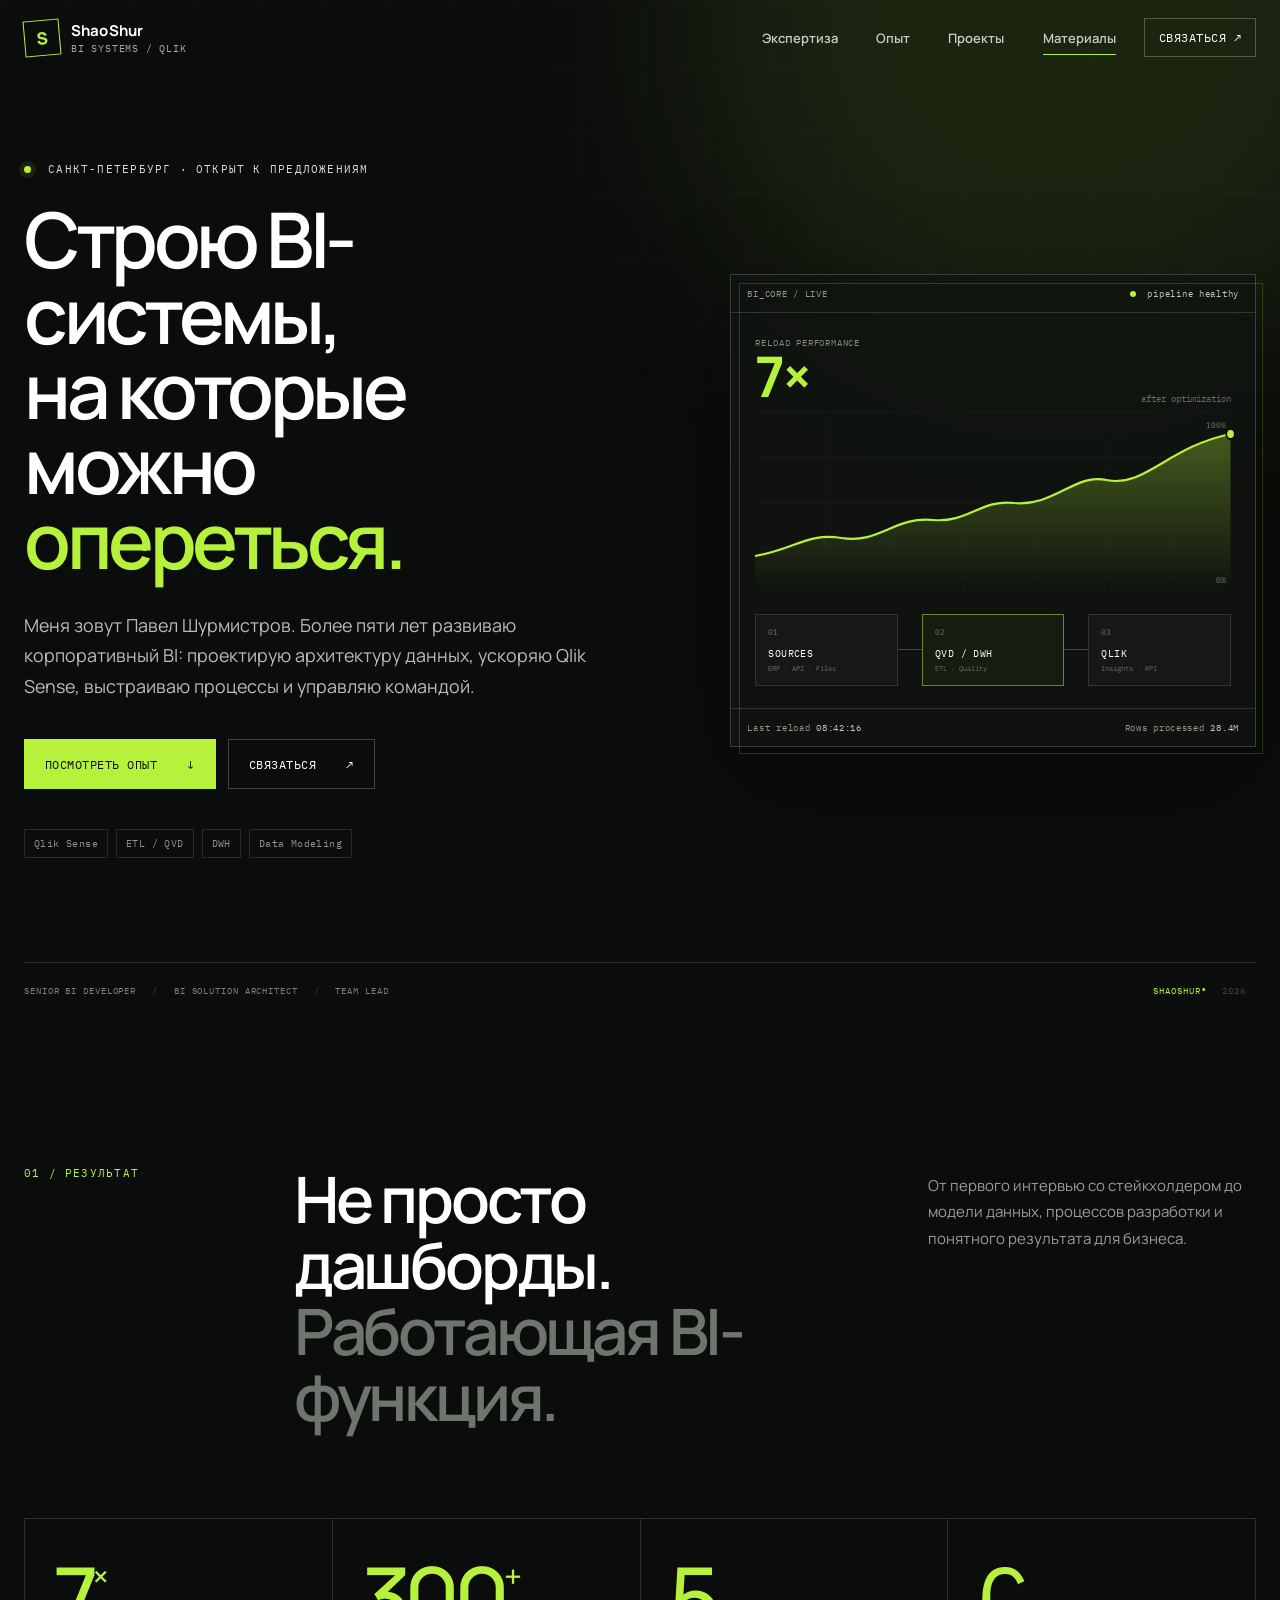
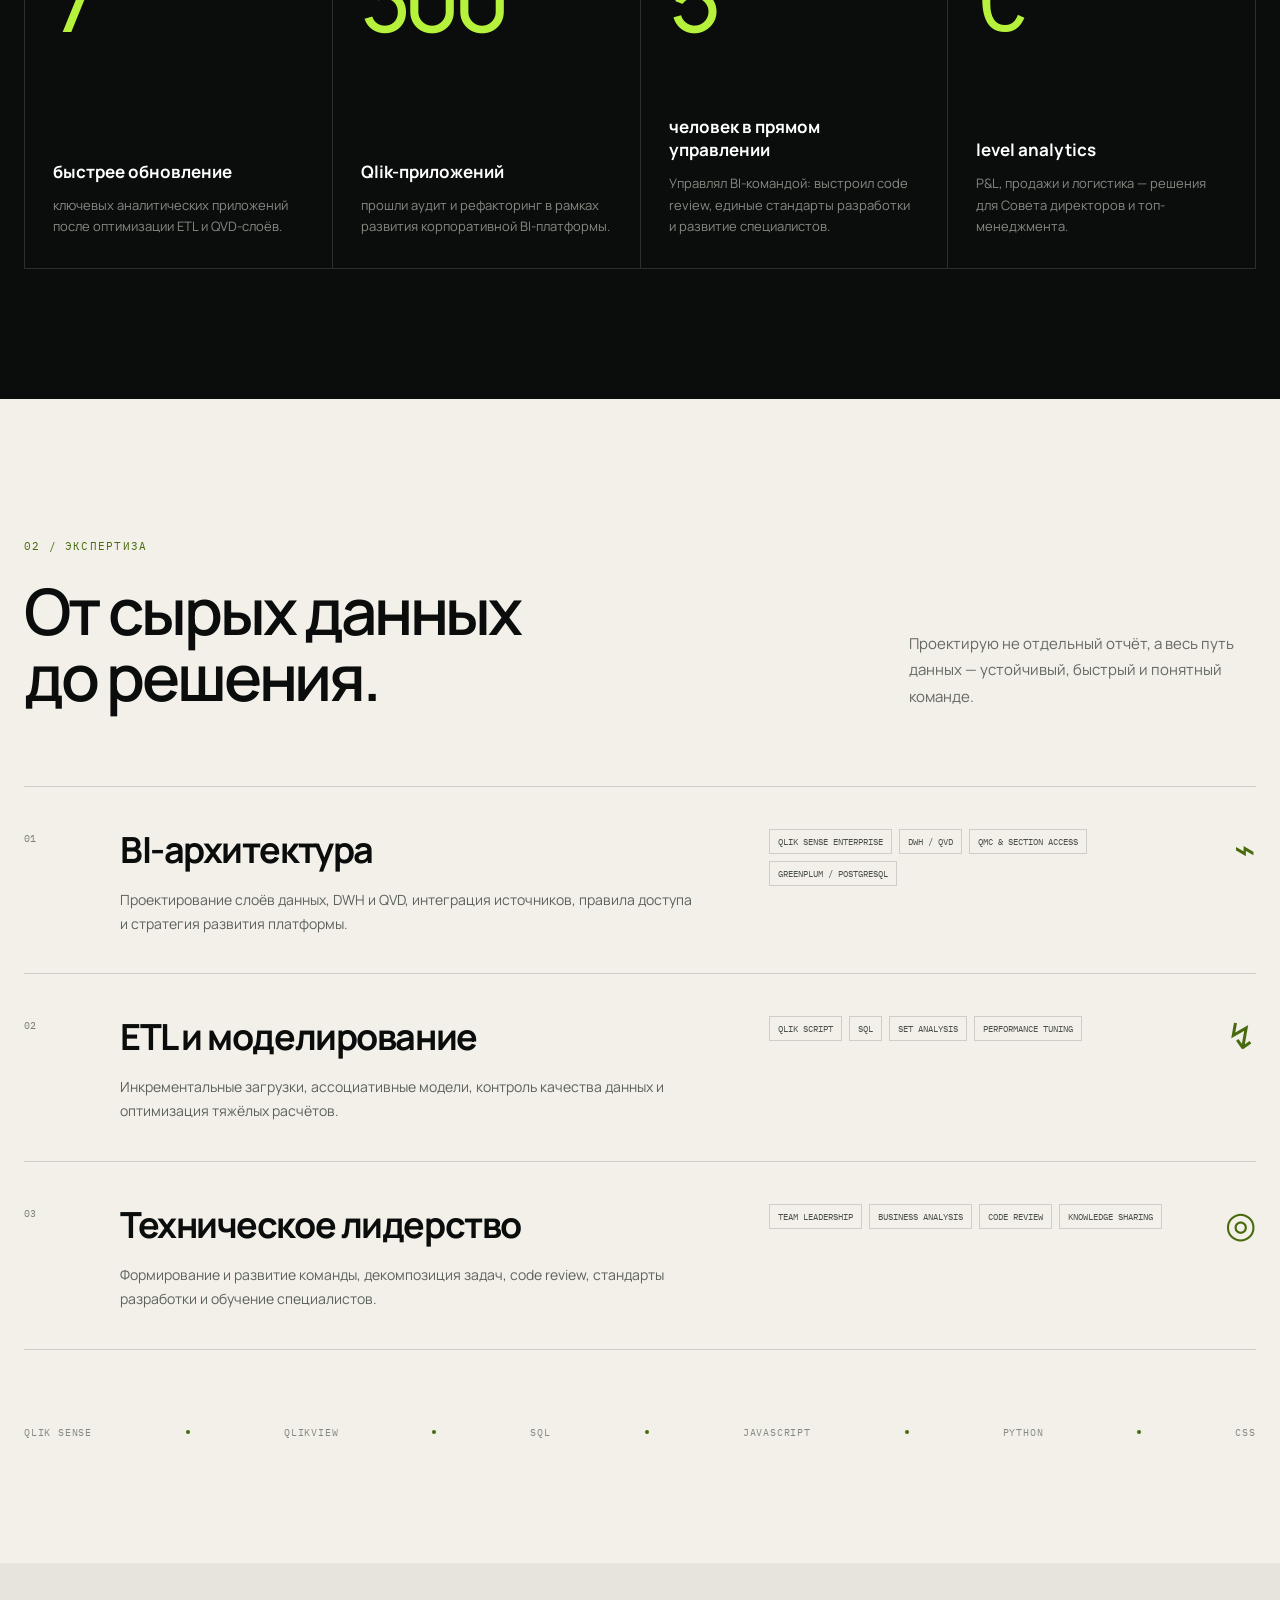
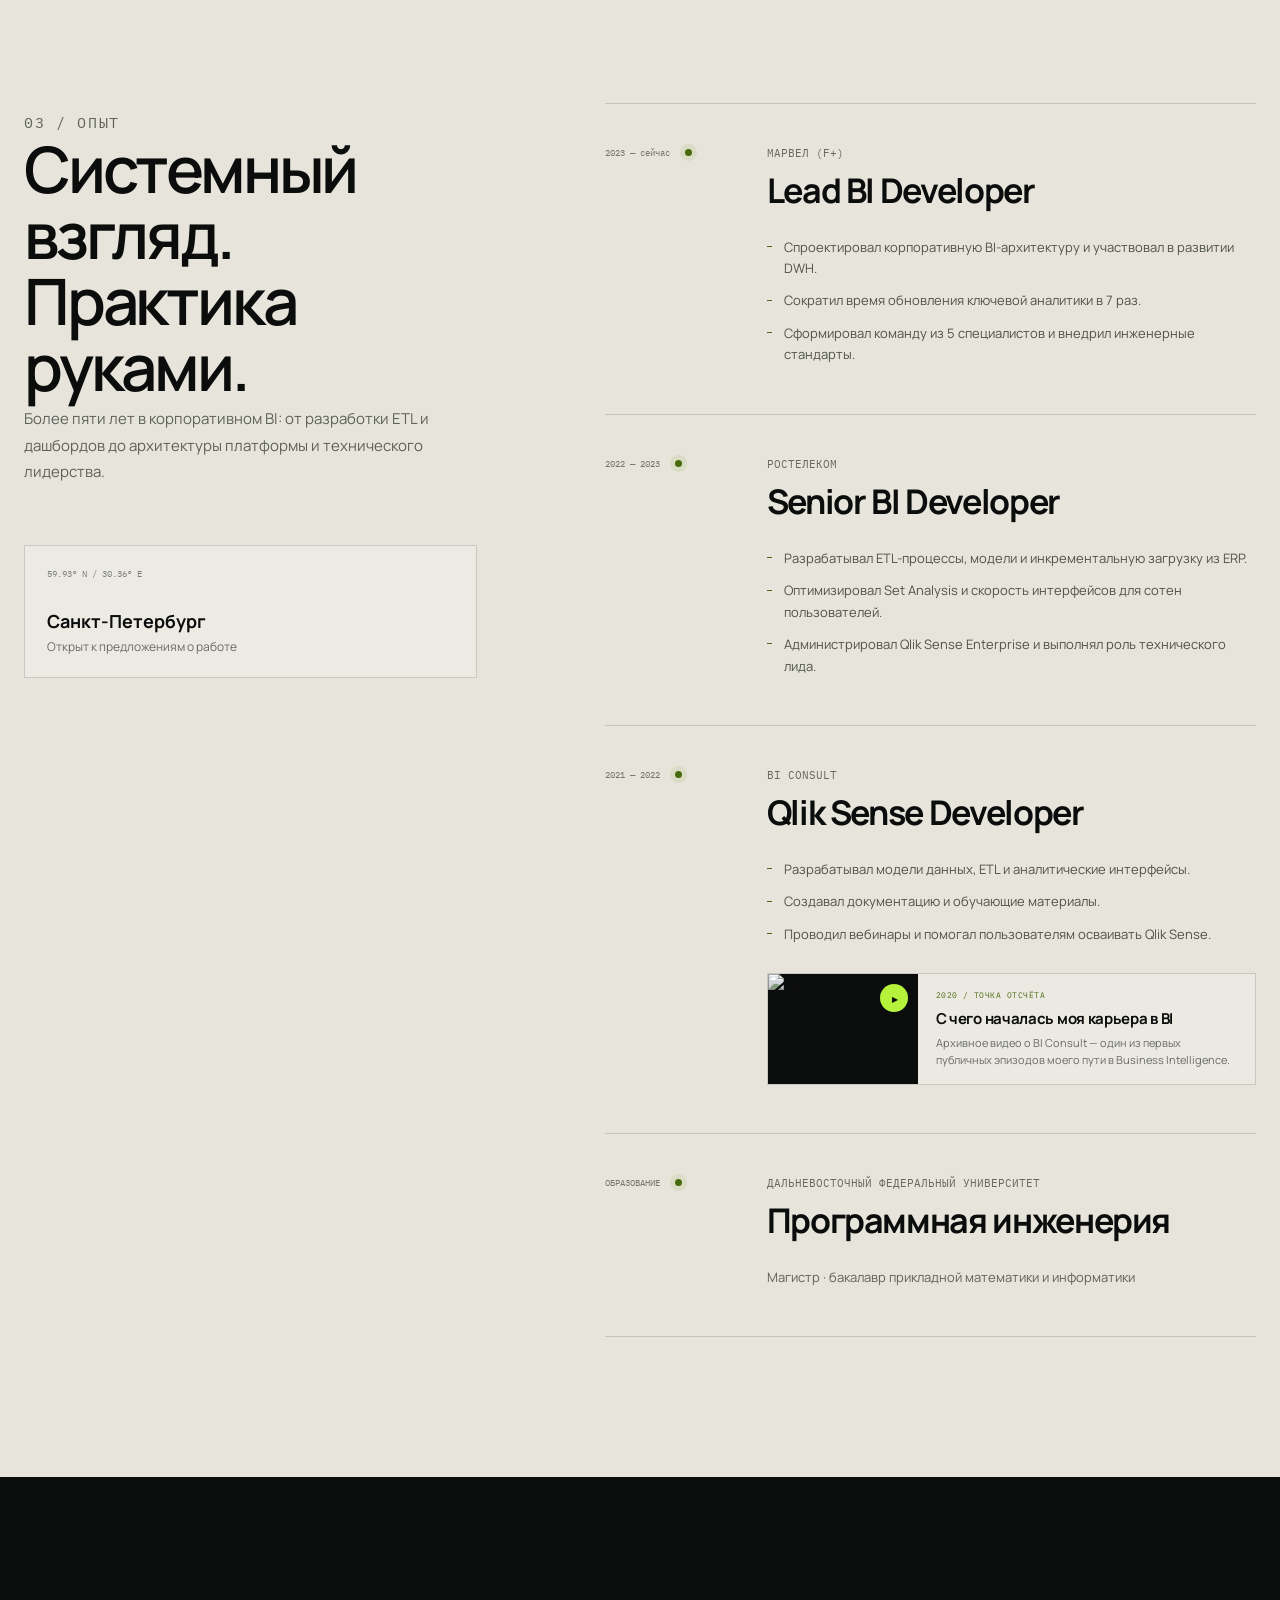
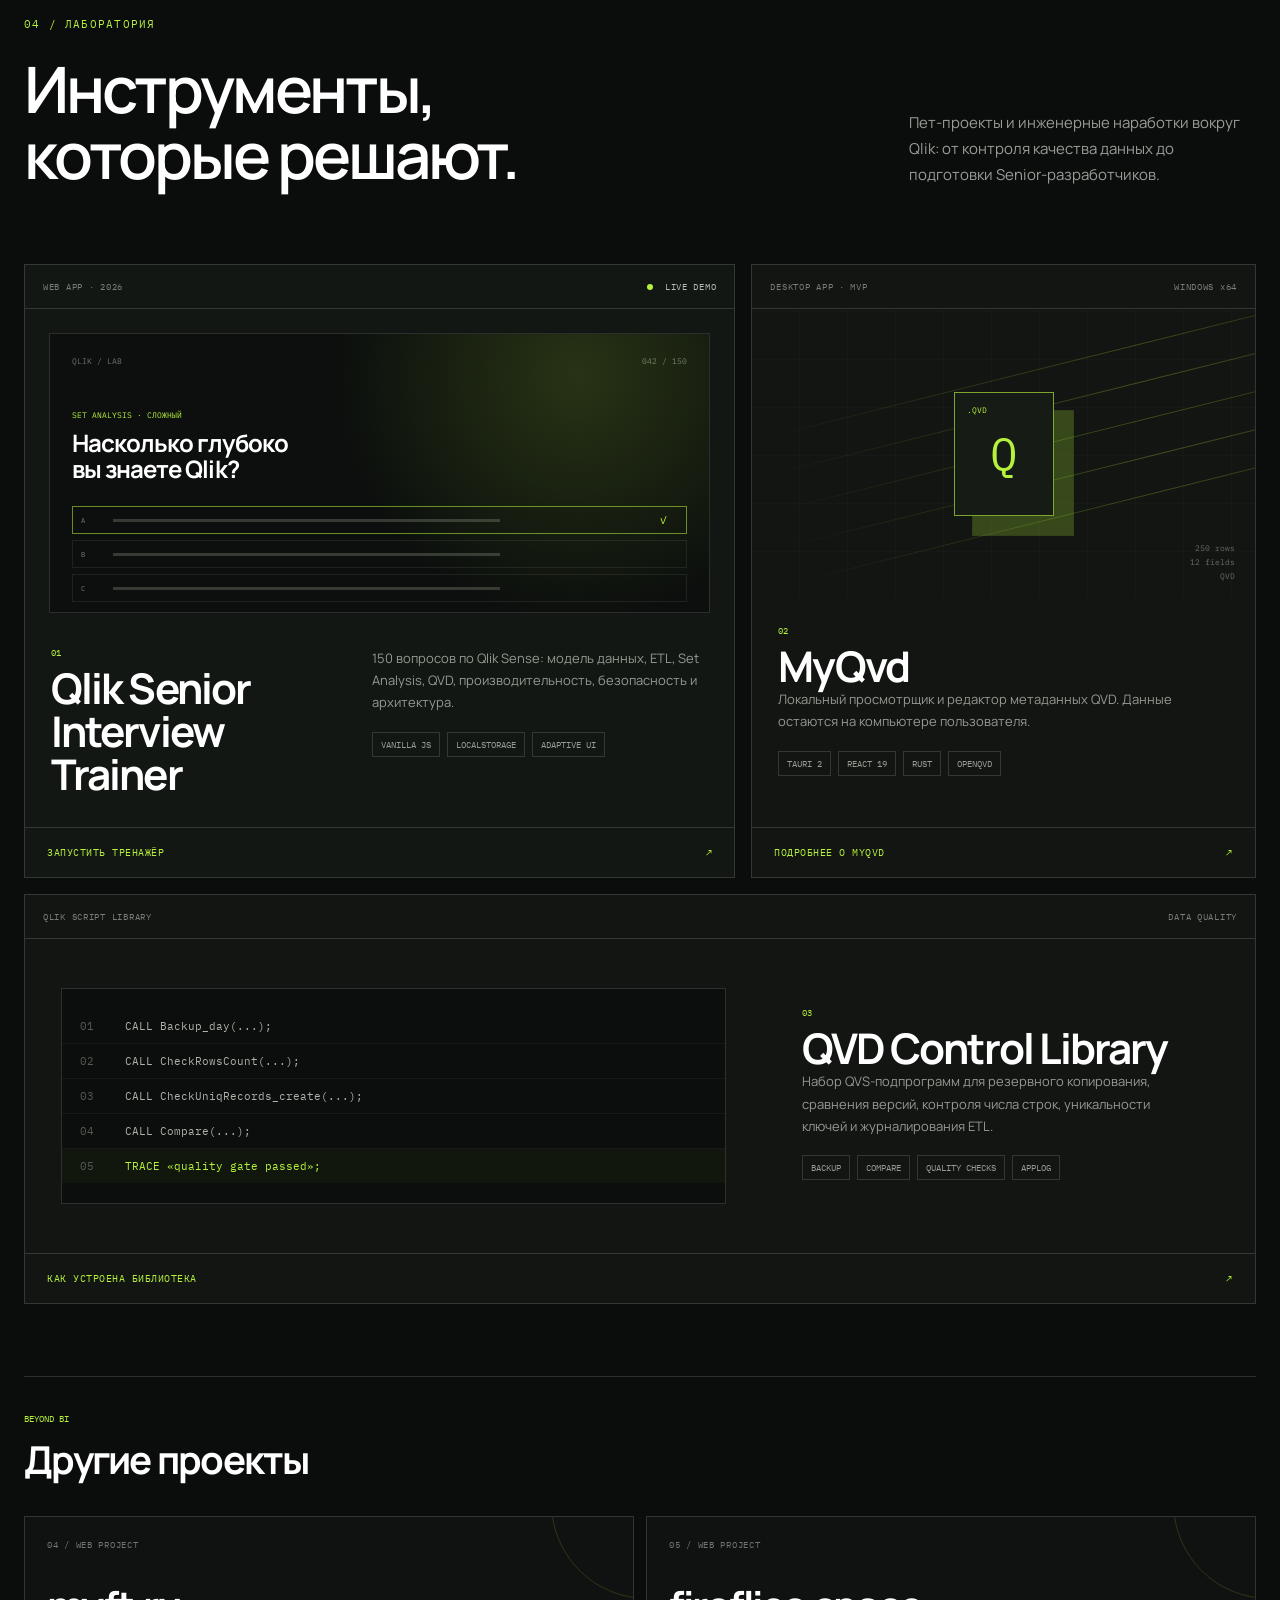
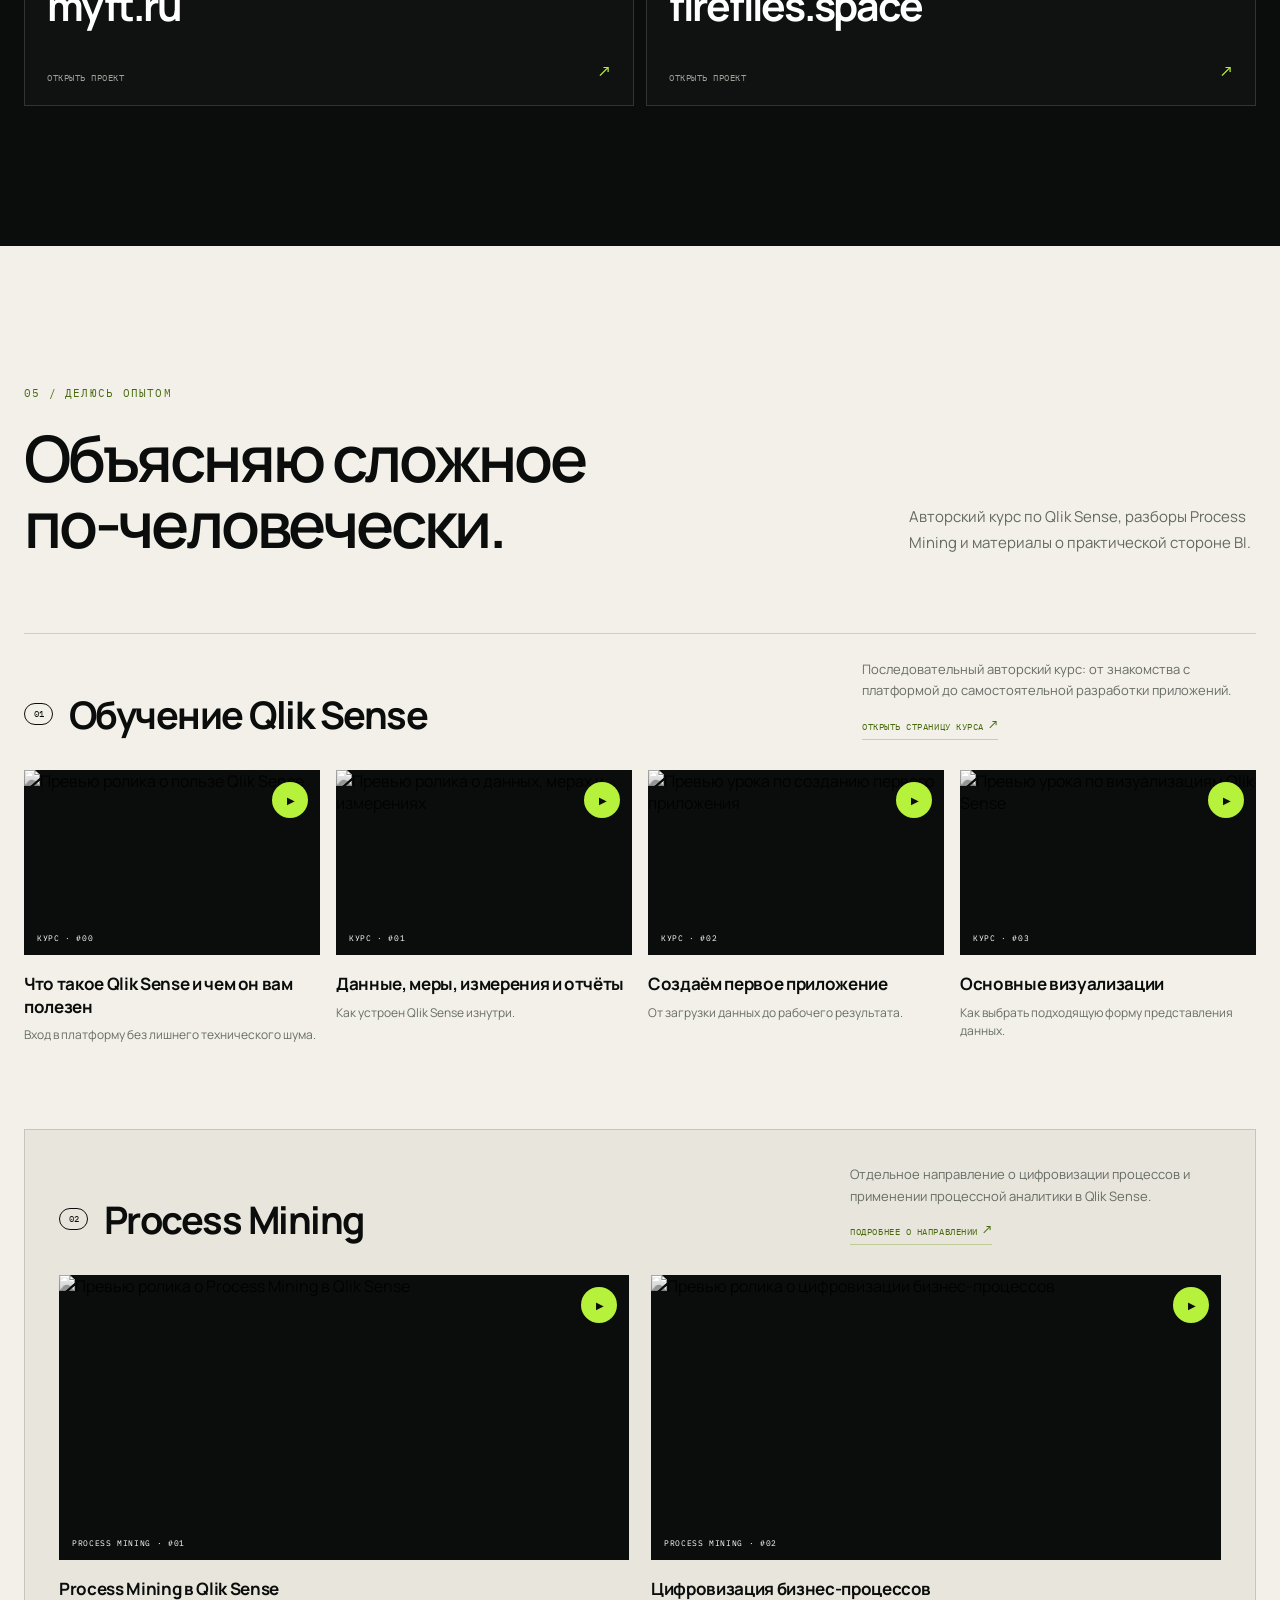
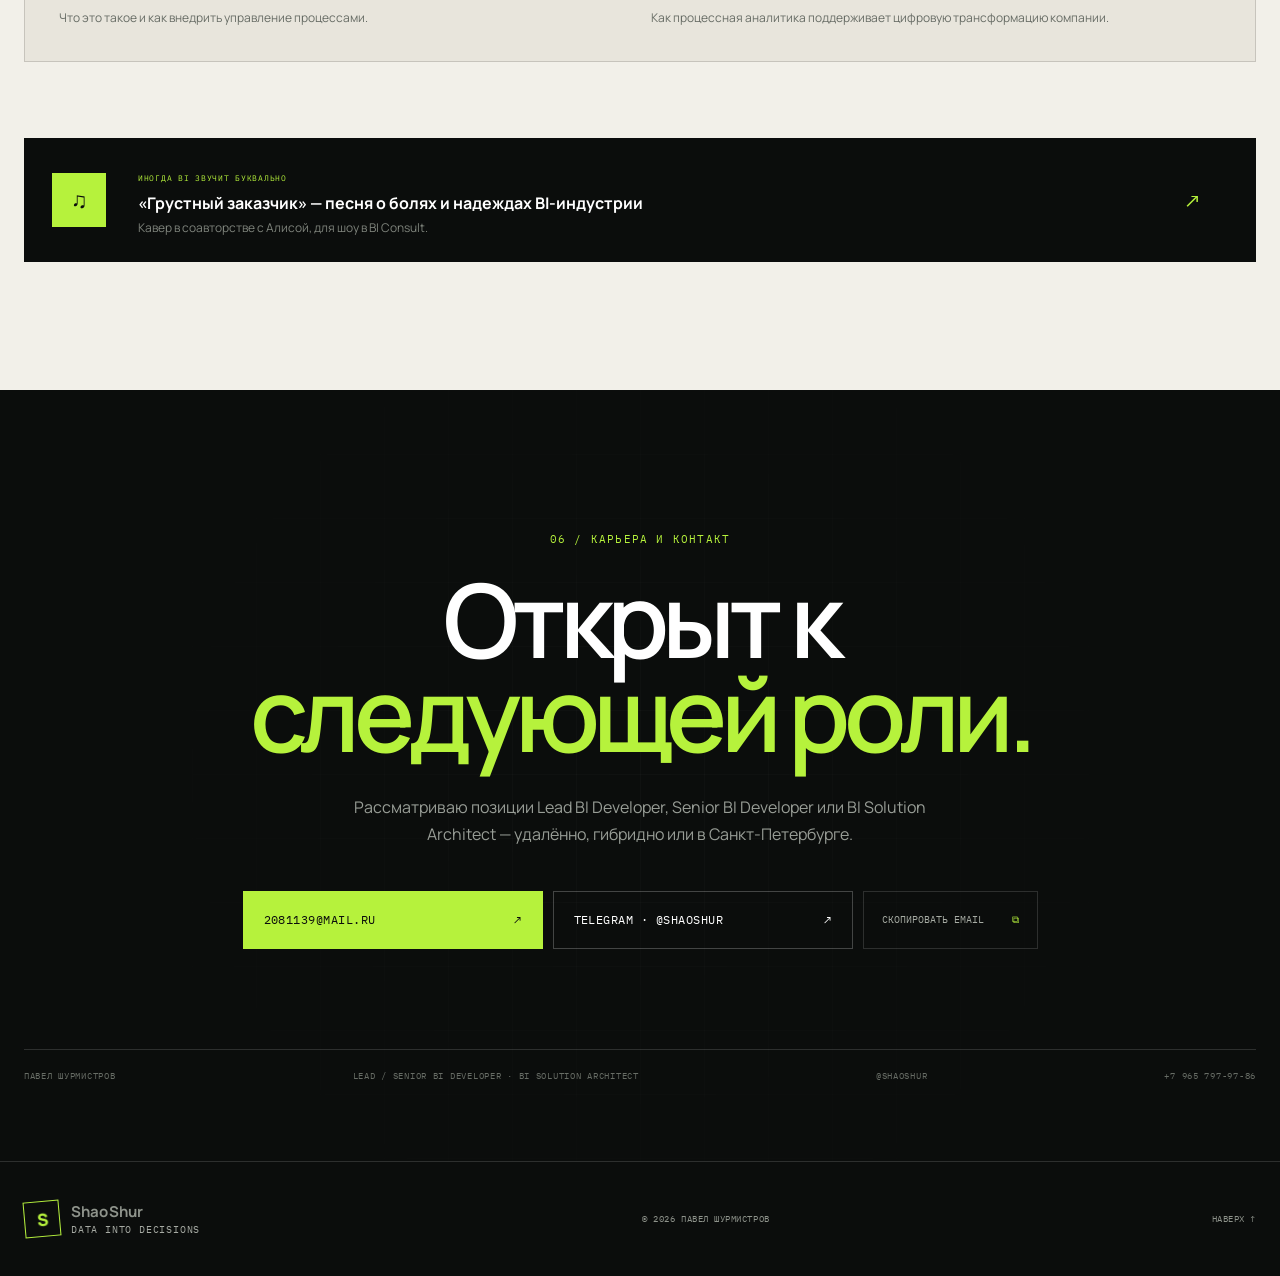
==== index.html @ 73cb91ce "Add files via upload" ====
<!doctype html>
<html lang="ru">
<head>
  <meta charset="UTF-8">
  <meta name="viewport" content="width=device-width, initial-scale=1.0">
  <meta name="theme-color" content="#0b0d0c">
  <meta name="description" content="Павел Шурмистров (ShaoShur) — Lead / Senior BI Developer и BI Solution Architect. Qlik Sense, ETL, DWH, архитектура данных и управление BI-командами. Открыт к предложениям о работе.">
  <meta property="og:type" content="website">
  <meta property="og:locale" content="ru_RU">
  <meta property="og:title" content="ShaoShur — BI-системы, на которые можно опереться">
  <meta property="og:description" content="Lead / Senior BI Developer: Qlik Sense, ETL, DWH, BI-архитектура и управление командой. Открыт к предложениям о работе.">
  <meta property="og:url" content="https://shaoshur.com/">
  <link rel="canonical" href="https://shaoshur.com/">
  <link rel="icon" href="assets/favicon.svg" type="image/svg+xml">
  <link rel="preconnect" href="https://fonts.googleapis.com">
  <link rel="preconnect" href="https://fonts.gstatic.com" crossorigin>
  <link href="https://fonts.googleapis.com/css2?family=IBM+Plex+Mono:wght@400;500&family=Manrope:wght@400;500;600;700;800&display=swap" rel="stylesheet">
  <title>ShaoShur — Senior BI Developer / Qlik Sense</title>
  <script>document.documentElement.classList.add('js')</script>
  <link rel="stylesheet" href="styles.css">
  <script type="application/ld+json">
  {
    "@context": "https://schema.org",
    "@type": "Person",
    "name": "Павел Шурмистров",
    "alternateName": "ShaoShur",
    "url": "https://shaoshur.com/",
    "jobTitle": "Lead / Senior BI Developer / BI Solution Architect",
    "address": {"@type": "PostalAddress", "addressLocality": "Санкт-Петербург", "addressCountry": "RU"},
    "sameAs": ["https://t.me/ShaoShur"],
    "knowsAbout": ["Qlik Sense", "Business Intelligence", "ETL", "Data Modeling", "DWH", "QVD", "SQL", "Process Mining"]
  }
  </script>
</head>
<body>
  <a class="skip-link" href="#main">К содержанию</a>

  <header class="site-header" data-header>
    <div class="container header-inner">
      <a class="brand" href="#top" aria-label="ShaoShur — на главную">
        <span class="brand-mark" aria-hidden="true">S</span>
        <span class="brand-copy"><strong>ShaoShur</strong><small>BI systems / Qlik</small></span>
      </a>

      <nav class="site-nav" id="site-nav" aria-label="Основная навигация">
        <a href="#expertise">Экспертиза</a>
        <a href="#experience">Опыт</a>
        <a href="#projects">Проекты</a>
        <a href="#media">Материалы</a>
      </nav>

      <a class="header-contact" href="#contact">Связаться <span aria-hidden="true">↗</span></a>
      <button class="menu-button" type="button" aria-expanded="false" aria-controls="site-nav" aria-label="Открыть меню">
        <span></span><span></span>
      </button>
    </div>
  </header>

  <main id="main">
    <section class="hero" id="top">
      <div class="hero-grid" aria-hidden="true"></div>
      <div class="hero-glow" aria-hidden="true"></div>
      <div class="container hero-layout">
        <div class="hero-copy reveal">
          <p class="kicker"><span class="status-pulse"></span> Санкт-Петербург · открыт к предложениям</p>
          <h1>Строю BI-системы,<br>на которые можно <em>опереться.</em></h1>
          <p class="hero-lead">Меня зовут Павел Шурмистров. Более пяти лет развиваю корпоративный BI: проектирую архитектуру данных, ускоряю Qlik Sense, выстраиваю процессы и управляю командой.</p>
          <div class="hero-actions">
            <a class="button button-primary" href="#experience">Посмотреть опыт <span aria-hidden="true">↓</span></a>
            <a class="button button-ghost" href="mailto:2081139@mail.ru">Связаться <span aria-hidden="true">↗</span></a>
          </div>
          <ul class="hero-tags" aria-label="Ключевые технологии">
            <li>Qlik Sense</li>
            <li>ETL / QVD</li>
            <li>DWH</li>
            <li>Data Modeling</li>
          </ul>
        </div>

        <div class="system-panel reveal" data-delay="120" aria-label="Схема аналитической платформы">
          <div class="panel-bar">
            <span>BI_CORE / LIVE</span>
            <span class="panel-status"><i></i> pipeline healthy</span>
          </div>
          <div class="metric-head">
            <div><small>RELOAD PERFORMANCE</small><strong>7×</strong></div>
            <span>after optimization</span>
          </div>
          <div class="chart" aria-hidden="true">
            <span class="chart-label label-high">100%</span>
            <span class="chart-label label-low">0%</span>
            <svg viewBox="0 0 560 180" preserveAspectRatio="none">
              <defs>
                <linearGradient id="area" x1="0" y1="0" x2="0" y2="1">
                  <stop offset="0" stop-color="#b6f23c" stop-opacity=".32"/>
                  <stop offset="1" stop-color="#b6f23c" stop-opacity="0"/>
                </linearGradient>
              </defs>
              <path class="chart-area" d="M0,144 C45,138 63,120 102,126 C147,132 164,104 210,108 C250,111 267,87 305,91 C352,95 377,61 414,68 C459,76 486,35 560,22 L560,180 L0,180 Z"/>
              <path class="chart-line" pathLength="1" d="M0,144 C45,138 63,120 102,126 C147,132 164,104 210,108 C250,111 267,87 305,91 C352,95 377,61 414,68 C459,76 486,35 560,22"/>
              <circle cx="560" cy="22" r="5"/>
            </svg>
          </div>
          <div class="pipeline">
            <div class="pipeline-node"><span>01</span><strong>SOURCES</strong><small>ERP · API · Files</small></div>
            <i aria-hidden="true"></i>
            <div class="pipeline-node active"><span>02</span><strong>QVD / DWH</strong><small>ETL · Quality</small></div>
            <i aria-hidden="true"></i>
            <div class="pipeline-node"><span>03</span><strong>QLIK</strong><small>Insights · KPI</small></div>
          </div>
          <div class="panel-foot"><span>Last reload <b>08:42:16</b></span><span>Rows processed <b>28.4M</b></span></div>
        </div>
      </div>

      <div class="container proof-line reveal" data-delay="220">
        <p>Senior BI Developer <span>/</span> BI Solution Architect <span>/</span> Team Lead</p>
        <p class="proof-sign">SHAOSHUR® <span>2026</span></p>
      </div>
    </section>

    <section class="outcomes section-dark" aria-labelledby="outcomes-title">
      <div class="container">
        <div class="section-intro reveal">
          <p class="section-index">01 / РЕЗУЛЬТАТ</p>
          <h2 id="outcomes-title">Не просто дашборды.<br><span>Работающая BI-функция.</span></h2>
          <p>От первого интервью со стейкхолдером до модели данных, процессов разработки и понятного результата для бизнеса.</p>
        </div>
        <div class="stats-grid">
          <article class="stat-card reveal">
            <span class="stat-number">7<sup>×</sup></span>
            <h3>быстрее обновление</h3>
            <p>ключевых аналитических приложений после оптимизации ETL и QVD-слоёв.</p>
          </article>
          <article class="stat-card reveal" data-delay="80">
            <span class="stat-number">300<sup>+</sup></span>
            <h3>Qlik-приложений</h3>
            <p>прошли аудит и рефакторинг в рамках развития корпоративной BI-платформы.</p>
          </article>
          <article class="stat-card reveal" data-delay="160">
            <span class="stat-number">5</span>
            <h3>человек в прямом управлении</h3>
            <p>Управлял BI-командой: выстроил code review, единые стандарты разработки и развитие специалистов.</p>
          </article>
          <article class="stat-card reveal" data-delay="240">
            <span class="stat-number stat-c">C</span>
            <h3>level analytics</h3>
            <p>P&amp;L, продажи и логистика — решения для Совета директоров и топ-менеджмента.</p>
          </article>
        </div>
      </div>
    </section>

    <section class="expertise" id="expertise" aria-labelledby="expertise-title">
      <div class="container">
        <div class="section-heading reveal">
          <div>
            <p class="section-index">02 / ЭКСПЕРТИЗА</p>
            <h2 id="expertise-title">От сырых данных<br>до решения.</h2>
          </div>
          <p>Проектирую не отдельный отчёт, а весь путь данных — устойчивый, быстрый и понятный команде.</p>
        </div>

        <div class="capability-list">
          <article class="capability reveal">
            <span class="capability-number">01</span>
            <div><h3>BI-архитектура</h3><p>Проектирование слоёв данных, DWH и QVD, интеграция источников, правила доступа и стратегия развития платформы.</p></div>
            <ul><li>Qlik Sense Enterprise</li><li>DWH / QVD</li><li>QMC &amp; Section Access</li><li>Greenplum / PostgreSQL</li></ul>
            <span class="capability-mark" aria-hidden="true">⌁</span>
          </article>
          <article class="capability reveal">
            <span class="capability-number">02</span>
            <div><h3>ETL и моделирование</h3><p>Инкрементальные загрузки, ассоциативные модели, контроль качества данных и оптимизация тяжёлых расчётов.</p></div>
            <ul><li>Qlik Script</li><li>SQL</li><li>Set Analysis</li><li>Performance tuning</li></ul>
            <span class="capability-mark" aria-hidden="true">↯</span>
          </article>
          <article class="capability reveal">
            <span class="capability-number">03</span>
            <div><h3>Техническое лидерство</h3><p>Формирование и развитие команды, декомпозиция задач, code review, стандарты разработки и обучение специалистов.</p></div>
            <ul><li>Team leadership</li><li>Business analysis</li><li>Code review</li><li>Knowledge sharing</li></ul>
            <span class="capability-mark" aria-hidden="true">◎</span>
          </article>
        </div>

        <div class="tech-strip reveal" aria-label="Технологический стек">
          <span>QLIK SENSE</span><i></i><span>QLIKVIEW</span><i></i><span>SQL</span><i></i><span>JAVASCRIPT</span><i></i><span>PYTHON</span><i></i><span>CSS</span>
        </div>
      </div>
    </section>

    <section class="experience section-paper" id="experience" aria-labelledby="experience-title">
      <div class="container experience-layout">
        <div class="experience-sticky reveal">
          <p class="section-index">03 / ОПЫТ</p>
          <h2 id="experience-title">Системный взгляд.<br>Практика руками.</h2>
          <p>Более пяти лет в корпоративном BI: от разработки ETL и дашбордов до архитектуры платформы и технического лидерства.</p>
          <div class="location-card"><span>59.93° N / 30.36° E</span><strong>Санкт-Петербург</strong><small>Открыт к предложениям о работе</small></div>
        </div>

        <div class="timeline">
          <article class="timeline-item reveal">
            <div class="timeline-meta"><span>2023 — сейчас</span><i></i></div>
            <div class="timeline-copy">
              <p>Марвел (F+)</p>
              <h3>Lead BI Developer</h3>
              <ul>
                <li>Спроектировал корпоративную BI-архитектуру и участвовал в развитии DWH.</li>
                <li>Сократил время обновления ключевой аналитики в 7 раз.</li>
                <li>Сформировал команду из 5 специалистов и внедрил инженерные стандарты.</li>
              </ul>
            </div>
          </article>
          <article class="timeline-item reveal">
            <div class="timeline-meta"><span>2022 — 2023</span><i></i></div>
            <div class="timeline-copy">
              <p>Ростелеком</p>
              <h3>Senior BI Developer</h3>
              <ul>
                <li>Разрабатывал ETL-процессы, модели и инкрементальную загрузку из ERP.</li>
                <li>Оптимизировал Set Analysis и скорость интерфейсов для сотен пользователей.</li>
                <li>Администрировал Qlik Sense Enterprise и выполнял роль технического лида.</li>
              </ul>
            </div>
          </article>
          <article class="timeline-item reveal">
            <div class="timeline-meta"><span>2021 — 2022</span><i></i></div>
            <div class="timeline-copy">
              <p>BI Consult</p>
              <h3>Qlik Sense Developer</h3>
              <ul>
                <li>Разрабатывал модели данных, ETL и аналитические интерфейсы.</li>
                <li>Создавал документацию и обучающие материалы.</li>
                <li>Проводил вебинары и помогал пользователям осваивать Qlik Sense.</li>
              </ul>
              <a class="timeline-video" href="https://youtu.be/oWrnXuUxA40" target="_blank" rel="noopener noreferrer">
                <span class="timeline-video-thumb"><img src="https://i.ytimg.com/vi/oWrnXuUxA40/hqdefault.jpg" alt="Архивное видео о компании BI Consult" loading="lazy"><i aria-hidden="true">▶</i></span>
                <span class="timeline-video-copy"><small>2020 / ТОЧКА ОТСЧЁТА</small><strong>С чего началась моя карьера в BI</strong><span>Архивное видео о BI Consult — один из первых публичных эпизодов моего пути в Business Intelligence.</span></span>
              </a>
            </div>
          </article>
          <article class="timeline-item education reveal">
            <div class="timeline-meta"><span>ОБРАЗОВАНИЕ</span><i></i></div>
            <div class="timeline-copy">
              <p>Дальневосточный федеральный университет</p>
              <h3>Программная инженерия</h3>
              <p class="timeline-note">Магистр · бакалавр прикладной математики и информатики</p>
            </div>
          </article>
        </div>
      </div>
    </section>

    <section class="projects section-dark" id="projects" aria-labelledby="projects-title">
      <div class="container">
        <div class="section-heading light reveal">
          <div>
            <p class="section-index">04 / ЛАБОРАТОРИЯ</p>
            <h2 id="projects-title">Инструменты,<br>которые решают.</h2>
          </div>
          <p>Пет-проекты и инженерные наработки вокруг Qlik: от контроля качества данных до подготовки Senior-разработчиков.</p>
        </div>

        <div class="project-grid">
          <article class="project-card project-featured reveal">
            <div class="project-top"><span>WEB APP · 2026</span><span class="live-badge"><i></i> LIVE DEMO</span></div>
            <div class="trainer-preview" aria-hidden="true">
              <div class="preview-bar"><span>QLIK / LAB</span><span>042 / 150</span></div>
              <p>SET ANALYSIS · СЛОЖНЫЙ</p>
              <h3>Насколько глубоко<br>вы знаете Qlik?</h3>
              <div class="answer-line active"><b>A</b><span></span><i>✓</i></div>
              <div class="answer-line"><b>B</b><span></span></div>
              <div class="answer-line"><b>C</b><span></span></div>
            </div>
            <div class="project-copy">
              <div><p class="project-number">01</p><h3>Qlik Senior<br>Interview Trainer</h3></div>
              <div><p>150 вопросов по Qlik Sense: модель данных, ETL, Set Analysis, QVD, производительность, безопасность и архитектура.</p><ul><li>Vanilla JS</li><li>LocalStorage</li><li>Adaptive UI</li></ul></div>
            </div>
            <a class="project-link" href="projects/qlik-trainer/index.html">Запустить тренажёр <span aria-hidden="true">↗</span></a>
          </article>

          <article class="project-card reveal" data-delay="80">
            <div class="project-top"><span>DESKTOP APP · MVP</span><span>WINDOWS x64</span></div>
            <div class="qvd-preview" aria-hidden="true">
              <div class="file-cube"><span>Q</span></div>
              <div class="qvd-lines"><i></i><i></i><i></i><i></i><i></i></div>
              <div class="qvd-data"><span>250 rows</span><span>12 fields</span><span>QVD</span></div>
            </div>
            <div class="project-copy compact">
              <div><p class="project-number">02</p><h3>MyQvd</h3></div>
              <p>Локальный просмотрщик и редактор метаданных QVD. Данные остаются на компьютере пользователя.</p>
              <ul><li>Tauri 2</li><li>React 19</li><li>Rust</li><li>OpenQVD</li></ul>
            </div>
            <a class="project-link" href="projects/myqvd/index.html">Подробнее о MyQvd <span aria-hidden="true">↗</span></a>
          </article>

          <article class="project-card project-wide reveal">
            <div class="project-top"><span>QLIK SCRIPT LIBRARY</span><span>DATA QUALITY</span></div>
            <div class="library-layout">
              <div class="library-code" aria-hidden="true">
                <span><b>01</b> CALL Backup_day(...);</span>
                <span><b>02</b> CALL CheckRowsCount(...);</span>
                <span><b>03</b> CALL CheckUniqRecords_create(...);</span>
                <span><b>04</b> CALL Compare(...);</span>
                <span class="code-ok"><b>05</b> TRACE «quality gate passed»;</span>
              </div>
              <div class="project-copy compact">
                <div><p class="project-number">03</p><h3>QVD Control Library</h3></div>
                <p>Набор QVS-подпрограмм для резервного копирования, сравнения версий, контроля числа строк, уникальности ключей и журналирования ETL.</p>
                <ul><li>Backup</li><li>Compare</li><li>Quality checks</li><li>AppLog</li></ul>
              </div>
            </div>
            <a class="project-link" href="projects/qvd-control-library/index.html">Как устроена библиотека <span aria-hidden="true">↗</span></a>
          </article>
        </div>

        <aside class="side-projects reveal" aria-labelledby="side-projects-title">
          <div class="side-projects-head">
            <div><p class="project-number">BEYOND BI</p><h3 id="side-projects-title">Другие проекты</h3></div>
          </div>
          <div class="side-projects-grid">
            <a class="side-project-card" href="http://myft.ru/" target="_blank" rel="noopener noreferrer">
              <span class="side-project-index">04 / WEB PROJECT</span>
              <strong>myft.ru</strong>
              <span class="side-project-link">Открыть проект <b aria-hidden="true">↗</b></span>
            </a>
            <a class="side-project-card" href="https://fireflies.space/" target="_blank" rel="noopener noreferrer">
              <span class="side-project-index">05 / WEB PROJECT</span>
              <strong>fireflies.space</strong>
              <span class="side-project-link">Открыть проект <b aria-hidden="true">↗</b></span>
            </a>
          </div>
        </aside>
      </div>
    </section>

    <section class="media" id="media" aria-labelledby="media-title">
      <div class="container">
        <div class="section-heading reveal">
          <div>
            <p class="section-index">05 / ДЕЛЮСЬ ОПЫТОМ</p>
            <h2 id="media-title">Объясняю сложное<br>по-человечески.</h2>
          </div>
          <p>Авторский курс по Qlik Sense, разборы Process Mining и материалы о практической стороне BI.</p>
        </div>

        <div class="media-groups">
          <section class="media-group" aria-labelledby="qlik-course-title">
            <div class="media-group-head reveal">
              <div><span>01</span><h3 id="qlik-course-title">Обучение Qlik Sense</h3></div>
              <div class="media-group-aside"><p>Последовательный авторский курс: от знакомства с платформой до самостоятельной разработки приложений.</p><a href="learning/qlik-sense/index.html">Открыть страницу курса <b aria-hidden="true">↗</b></a></div>
            </div>
            <div class="video-grid">
              <a class="video-card reveal" href="https://youtu.be/riCEReg7Epk" target="_blank" rel="noopener noreferrer">
                <div class="video-thumb"><img src="https://i.ytimg.com/vi/riCEReg7Epk/hqdefault.jpg" alt="Превью ролика о пользе Qlik Sense" loading="lazy"><span class="play">▶</span><small>КУРС · #00</small></div>
                <h3>Что такое Qlik Sense и чем он вам полезен</h3><p>Вход в платформу без лишнего технического шума.</p>
              </a>
              <a class="video-card reveal" data-delay="70" href="https://youtu.be/f-7Wq8MqVGs" target="_blank" rel="noopener noreferrer">
                <div class="video-thumb"><img src="https://i.ytimg.com/vi/f-7Wq8MqVGs/hqdefault.jpg" alt="Превью ролика о данных, мерах и измерениях" loading="lazy"><span class="play">▶</span><small>КУРС · #01</small></div>
                <h3>Данные, меры, измерения и отчёты</h3><p>Как устроен Qlik Sense изнутри.</p>
              </a>
              <a class="video-card reveal" data-delay="140" href="https://youtu.be/RQB1w_o-z04" target="_blank" rel="noopener noreferrer">
                <div class="video-thumb"><img src="https://i.ytimg.com/vi/RQB1w_o-z04/hqdefault.jpg" alt="Превью урока по созданию первого приложения" loading="lazy"><span class="play">▶</span><small>КУРС · #02</small></div>
                <h3>Создаём первое приложение</h3><p>От загрузки данных до рабочего результата.</p>
              </a>
              <a class="video-card reveal" data-delay="210" href="https://youtu.be/a3W9D1XNmYQ" target="_blank" rel="noopener noreferrer">
                <div class="video-thumb"><img src="https://i.ytimg.com/vi/a3W9D1XNmYQ/hqdefault.jpg" alt="Превью урока по визуализациям Qlik Sense" loading="lazy"><span class="play">▶</span><small>КУРС · #03</small></div>
                <h3>Основные визуализации</h3><p>Как выбрать подходящую форму представления данных.</p>
              </a>
            </div>
          </section>

          <section class="media-group process-group" aria-labelledby="process-mining-title">
            <div class="media-group-head reveal">
              <div><span>02</span><h3 id="process-mining-title">Process Mining</h3></div>
              <div class="media-group-aside"><p>Отдельное направление о цифровизации процессов и применении процессной аналитики в Qlik Sense.</p><a href="learning/process-mining/index.html">Подробнее о направлении <b aria-hidden="true">↗</b></a></div>
            </div>
            <div class="video-grid process-grid">
              <a class="video-card reveal" href="https://youtu.be/yF9hml7XjfE" target="_blank" rel="noopener noreferrer">
                <div class="video-thumb"><img src="https://i.ytimg.com/vi/yF9hml7XjfE/hqdefault.jpg" alt="Превью ролика о Process Mining в Qlik Sense" loading="lazy"><span class="play">▶</span><small>PROCESS MINING · #01</small></div>
                <h3>Process Mining в Qlik Sense</h3><p>Что это такое и как внедрить управление процессами.</p>
              </a>
              <a class="video-card reveal" data-delay="90" href="https://youtu.be/VpPdZA6Thgo" target="_blank" rel="noopener noreferrer">
                <div class="video-thumb"><img src="https://i.ytimg.com/vi/VpPdZA6Thgo/hqdefault.jpg" alt="Превью ролика о цифровизации бизнес-процессов" loading="lazy"><span class="play">▶</span><small>PROCESS MINING · #02</small></div>
                <h3>Цифровизация бизнес-процессов</h3><p>Как процессная аналитика поддерживает цифровую трансформацию компании.</p>
              </a>
            </div>
          </section>
        </div>

        <a class="culture-note reveal" href="https://youtu.be/NBooeY4MxIM" target="_blank" rel="noopener noreferrer">
          <span class="culture-icon">♫</span>
          <div><small>ИНОГДА BI ЗВУЧИТ БУКВАЛЬНО</small><strong>«Грустный заказчик» — песня о болях и надеждах BI-индустрии</strong><p>Кавер в соавторстве с Алисой, для шоу в BI Consult.</p></div>
          <span class="culture-arrow" aria-hidden="true">↗</span>
        </a>
      </div>
    </section>

    <section class="contact section-dark" id="contact" aria-labelledby="contact-title">
      <div class="contact-grid" aria-hidden="true"></div>
      <div class="container contact-inner reveal">
        <p class="section-index">06 / КАРЬЕРА И КОНТАКТ</p>
        <h2 id="contact-title">Открыт к<br><em>следующей роли.</em></h2>
        <p>Рассматриваю позиции Lead BI Developer, Senior BI Developer или BI Solution Architect — удалённо, гибридно или в Санкт-Петербурге.</p>
        <div class="contact-actions">
          <a class="button button-primary large" href="mailto:2081139@mail.ru">2081139@mail.ru <span aria-hidden="true">↗</span></a>
          <a class="button button-ghost large" href="https://t.me/ShaoShur" target="_blank" rel="noopener noreferrer">Telegram · @ShaoShur <span aria-hidden="true">↗</span></a>
          <button class="copy-button" type="button" data-copy="2081139@mail.ru"><span>Скопировать email</span><i aria-hidden="true">⧉</i></button>
        </div>
        <div class="contact-meta"><span>Павел Шурмистров</span><span>Lead / Senior BI Developer · BI Solution Architect</span><a href="https://t.me/ShaoShur" target="_blank" rel="noopener noreferrer">@ShaoShur</a><a href="tel:+79657979786">+7 965 797-97-86</a></div>
      </div>
    </section>
  </main>

  <footer class="site-footer">
    <div class="container footer-inner">
      <a class="brand footer-brand" href="#top"><span class="brand-mark">S</span><span class="brand-copy"><strong>ShaoShur</strong><small>Data into decisions</small></span></a>
      <p>© <span data-year>2026</span> Павел Шурмистров</p>
      <a href="#top">Наверх <span aria-hidden="true">↑</span></a>
    </div>
  </footer>

  <script src="script.js" defer></script>
</body>
</html>
---- styles.css ----
:root {
  --ink: #0b0d0c;
  --ink-2: #121512;
  --ink-3: #1a1e1a;
  --paper: #f2f0e9;
  --white: #fff;
  --muted: #a6aaa3;
  --line: rgba(255,255,255,.14);
  --line-dark: rgba(11,13,12,.15);
  --acid: #b6f23c;
  --acid-dark: #486a0d;
  --font-sans: "Manrope", Arial, sans-serif;
  --font-mono: "IBM Plex Mono", Consolas, monospace;
  --radius: 2px;
  --container: min(1240px, calc(100vw - 48px));
}

* { box-sizing: border-box; }
html { scroll-behavior: smooth; scroll-padding-top: 90px; }
body { margin: 0; background: var(--paper); color: var(--ink); font-family: var(--font-sans); -webkit-font-smoothing: antialiased; }
body.menu-open { overflow: hidden; }
a { color: inherit; text-decoration: none; }
button, input { font: inherit; }
img { display: block; max-width: 100%; }
::selection { color: var(--ink); background: var(--acid); }
.container { width: var(--container); margin-inline: auto; }
.skip-link { position: fixed; z-index: 1000; left: 12px; top: 12px; padding: 10px 14px; color: var(--ink); background: var(--acid); transform: translateY(-160%); transition: transform .2s; }
.skip-link:focus { transform: translateY(0); }
.section-dark { background: var(--ink); color: var(--white); }

.site-header { position: fixed; z-index: 100; inset: 0 0 auto; height: 76px; color: var(--white); border-bottom: 1px solid transparent; transition: background .25s, border-color .25s, height .25s; }
.site-header.scrolled { height: 66px; background: rgba(11,13,12,.9); border-color: var(--line); backdrop-filter: blur(16px); }
.header-inner { height: 100%; display: flex; align-items: center; justify-content: space-between; gap: 28px; }
.brand { display: inline-flex; align-items: center; gap: 11px; min-width: max-content; }
.brand-mark { display: grid; place-items: center; width: 36px; height: 36px; border: 1px solid var(--acid); color: var(--acid); font-weight: 800; font-size: 17px; transform: rotate(-5deg); }
.brand-copy { display: grid; gap: 1px; }
.brand-copy strong { font-size: 15px; letter-spacing: .01em; }
.brand-copy small { color: var(--muted); font: 10px/1.3 var(--font-mono); letter-spacing: .08em; text-transform: uppercase; }
.site-nav { display: flex; align-items: center; gap: clamp(20px, 3vw, 42px); margin-left: auto; }
.site-nav a { position: relative; color: #c8cbc5; font-size: 13px; font-weight: 600; }
.site-nav a::after { content: ""; position: absolute; left: 0; right: 100%; bottom: -8px; height: 1px; background: var(--acid); transition: right .2s; }
.site-nav a:hover { color: var(--white); }
.site-nav a:hover::after, .site-nav a.active::after { right: 0; }
.header-contact { font: 12px var(--font-mono); text-transform: uppercase; letter-spacing: .04em; border: 1px solid rgba(255,255,255,.25); padding: 11px 14px; transition: border-color .2s, background .2s, color .2s; }
.header-contact:hover { color: var(--ink); border-color: var(--acid); background: var(--acid); }
.menu-button { display: none; width: 42px; height: 42px; border: 1px solid var(--line); background: transparent; cursor: pointer; }
.menu-button span { display: block; width: 18px; height: 1px; margin: 5px auto; background: var(--white); transition: transform .2s; }

.hero { position: relative; min-height: 820px; overflow: hidden; color: var(--white); background: var(--ink); padding: 162px 0 28px; }
.hero-grid, .contact-grid { position: absolute; inset: 0; pointer-events: none; opacity: .48; background-image: linear-gradient(rgba(255,255,255,.035) 1px, transparent 1px), linear-gradient(90deg, rgba(255,255,255,.035) 1px, transparent 1px); background-size: 64px 64px; mask-image: linear-gradient(to bottom, #000 0, transparent 82%); }
.hero-glow { position: absolute; width: 740px; height: 740px; top: -360px; right: -150px; border-radius: 50%; background: rgba(182,242,60,.1); filter: blur(100px); pointer-events: none; }
.hero-layout { position: relative; z-index: 1; display: grid; grid-template-columns: minmax(0, 1.08fr) minmax(410px, .92fr); gap: clamp(58px, 7vw, 104px); align-items: center; }
.kicker, .section-index { margin: 0 0 24px; font: 11px/1.4 var(--font-mono); letter-spacing: .11em; text-transform: uppercase; }
.kicker { color: #d9dcd6; }
.status-pulse { display: inline-block; width: 7px; height: 7px; margin-right: 9px; border-radius: 50%; background: var(--acid); box-shadow: 0 0 0 5px rgba(182,242,60,.09); animation: pulse 2s infinite; }
@keyframes pulse { 50% { box-shadow: 0 0 0 9px rgba(182,242,60,0); } }
.hero h1 { max-width: 760px; margin: 0; font-size: clamp(54px, 6vw, 92px); line-height: .98; letter-spacing: -.058em; font-weight: 600; }
.hero h1 em, .contact h2 em { color: var(--acid); font-style: normal; }
.hero-lead { max-width: 680px; margin: 32px 0 0; color: #b9bdb6; font-size: clamp(16px, 1.4vw, 19px); line-height: 1.7; }
.hero-actions { display: flex; flex-wrap: wrap; gap: 12px; margin-top: 38px; }
.button { display: inline-flex; min-height: 50px; align-items: center; justify-content: space-between; gap: 30px; padding: 0 20px; font: 12px var(--font-mono); letter-spacing: .04em; text-transform: uppercase; border: 1px solid transparent; transition: color .2s, background .2s, border-color .2s, transform .2s; }
.button:hover { transform: translateY(-2px); }
.button-primary { background: var(--acid); color: var(--ink); }
.button-primary:hover { background: #c7ff55; }
.button-ghost { border-color: rgba(255,255,255,.23); color: var(--white); }
.button-ghost:hover { border-color: rgba(255,255,255,.55); }
.hero-tags { display: flex; flex-wrap: wrap; gap: 8px; padding: 0; margin: 40px 0 0; list-style: none; }
.hero-tags li { padding: 7px 9px; color: #8e938b; border: 1px solid rgba(255,255,255,.12); font: 10px var(--font-mono); letter-spacing: .04em; }

.system-panel { position: relative; border: 1px solid rgba(255,255,255,.18); background: rgba(17,20,17,.8); box-shadow: 0 36px 100px rgba(0,0,0,.35); backdrop-filter: blur(12px); }
.system-panel::before { content: ""; position: absolute; inset: 8px -8px -8px 8px; z-index: -1; border: 1px solid rgba(182,242,60,.18); }
.panel-bar, .panel-foot { display: flex; align-items: center; justify-content: space-between; gap: 18px; padding: 13px 16px; color: #92988f; font: 9px var(--font-mono); letter-spacing: .08em; border-bottom: 1px solid var(--line); }
.panel-status { color: #c2c7be; }
.panel-status i, .live-badge i { display: inline-block; width: 6px; height: 6px; margin-right: 6px; border-radius: 50%; background: var(--acid); }
.metric-head { display: flex; justify-content: space-between; align-items: end; padding: 24px 24px 8px; }
.metric-head div { display: grid; }
.metric-head small { color: #858a82; font: 9px var(--font-mono); letter-spacing: .09em; }
.metric-head strong { color: var(--acid); font-size: 56px; line-height: 1; letter-spacing: -.05em; }
.metric-head > span { color: #696e67; font: 9px var(--font-mono); }
.chart { position: relative; height: 180px; margin: 0 24px; background: repeating-linear-gradient(0deg, transparent 0, transparent 44px, rgba(255,255,255,.06) 45px), repeating-linear-gradient(90deg, transparent 0, transparent 69px, rgba(255,255,255,.04) 70px); }
.chart svg { width: 100%; height: 100%; overflow: visible; }
.chart-area { fill: url(#area); }
.chart-line { fill: none; stroke: var(--acid); stroke-width: 2.2; vector-effect: non-scaling-stroke; }
.chart circle { fill: var(--acid); stroke: var(--ink); stroke-width: 2; }
.js .system-panel.in-view .chart-line { stroke-dasharray: 1; stroke-dashoffset: 1; animation: draw 1.4s .2s ease forwards; }
@keyframes draw { to { stroke-dashoffset: 0; } }
.chart-label { position: absolute; z-index: 2; right: 5px; color: #757a73; font: 8px var(--font-mono); }
.label-high { top: 8px; }.label-low { bottom: 7px; }
.pipeline { display: grid; grid-template-columns: 1fr 24px 1fr 24px 1fr; align-items: center; padding: 22px 24px; }
.pipeline > i { height: 1px; background: rgba(255,255,255,.22); }
.pipeline-node { display: grid; min-width: 0; padding: 12px; border: 1px solid rgba(255,255,255,.12); background: rgba(255,255,255,.025); }
.pipeline-node.active { border-color: rgba(182,242,60,.5); background: rgba(182,242,60,.045); }
.pipeline-node span { color: #6f746d; font: 8px var(--font-mono); }
.pipeline-node strong { margin-top: 10px; font: 10px var(--font-mono); letter-spacing: .04em; }
.pipeline-node small { margin-top: 4px; overflow: hidden; color: #6f746d; font: 7px var(--font-mono); text-overflow: ellipsis; white-space: nowrap; }
.panel-foot { border-top: 1px solid var(--line); border-bottom: 0; }
.panel-foot b { color: #c1c5be; font-weight: 400; }
.proof-line { position: relative; z-index: 1; display: flex; justify-content: space-between; margin-top: 104px; padding-top: 22px; border-top: 1px solid var(--line); }
.proof-line p { margin: 0; color: #7d827a; font: 9px var(--font-mono); letter-spacing: .1em; text-transform: uppercase; }
.proof-line p span { margin-inline: 10px; color: #41453f; }
.proof-sign { color: var(--acid) !important; }

.outcomes { padding: 142px 0 130px; }
.section-intro { display: grid; grid-template-columns: .5fr 1.3fr .72fr; gap: 42px; align-items: start; }
.section-index { color: var(--acid-dark); }
.section-dark .section-index { color: var(--acid); }
.section-intro h2, .section-heading h2, .experience h2 { margin: 0; font-size: clamp(42px, 5vw, 70px); line-height: 1.03; letter-spacing: -.05em; font-weight: 600; }
.section-intro h2 span { color: #6f746c; }
.section-intro > p:last-child, .section-heading > p, .experience-sticky > p { max-width: 410px; margin: 7px 0 0; color: #989d96; font-size: 15px; line-height: 1.75; }
.stats-grid { display: grid; grid-template-columns: repeat(4, 1fr); margin-top: 88px; border-top: 1px solid var(--line); border-left: 1px solid var(--line); }
.stat-card { min-height: 350px; padding: 34px 28px 30px; border-right: 1px solid var(--line); border-bottom: 1px solid var(--line); display: flex; flex-direction: column; }
.stat-card:hover { background: rgba(255,255,255,.025); }
.stat-number { color: var(--acid); font-size: clamp(70px, 7vw, 102px); line-height: 1; letter-spacing: -.07em; font-weight: 500; }
.stat-number sup { font-size: .35em; vertical-align: top; line-height: 1.5; }
.stat-number.stat-c { font-family: var(--font-mono); font-weight: 400; }
.stat-card h3 { margin: auto 0 12px; font-size: 17px; }
.stat-card p { margin: 0; color: #858a82; font-size: 13px; line-height: 1.65; }

.expertise { padding: 140px 0 124px; background: var(--paper); }
.section-heading { display: grid; grid-template-columns: 1fr minmax(260px, .42fr); gap: 60px; align-items: end; margin-bottom: 76px; }
.section-heading > p { color: #646961; }
.capability-list { border-top: 1px solid var(--line-dark); }
.capability { display: grid; grid-template-columns: 62px 1.1fr .72fr 50px; gap: 34px; align-items: start; padding: 38px 0; border-bottom: 1px solid var(--line-dark); transition: padding .25s, background .25s; }
.capability:hover { padding-inline: 18px; background: rgba(255,255,255,.4); }
.capability-number { padding-top: 7px; color: #7b8178; font: 10px var(--font-mono); }
.capability h3 { margin: 0 0 14px; font-size: clamp(24px, 3vw, 36px); letter-spacing: -.04em; }
.capability p { max-width: 580px; margin: 0; color: #5d625b; font-size: 14px; line-height: 1.7; }
.capability ul, .project-copy ul { display: flex; flex-wrap: wrap; gap: 7px; padding: 0; margin: 4px 0 0; list-style: none; }
.capability li, .project-copy li { padding: 6px 8px; border: 1px solid var(--line-dark); color: #4c514b; font: 9px var(--font-mono); text-transform: uppercase; }
.capability-mark { text-align: right; color: var(--acid-dark); font: 36px var(--font-mono); }
.tech-strip { display: flex; align-items: center; justify-content: space-between; gap: 18px; margin-top: 76px; color: #858a82; font: 10px var(--font-mono); letter-spacing: .08em; }
.tech-strip i { width: 4px; height: 4px; border-radius: 50%; background: var(--acid-dark); }

.section-paper { background: #e7e4db; }
.experience { padding: 140px 0; }
.experience-layout { display: grid; grid-template-columns: .82fr 1.18fr; gap: 10vw; align-items: start; }
.experience-sticky { position: sticky; top: 120px; }
.experience-sticky > p { color: #5d625b; }
.location-card { display: grid; margin-top: 60px; padding: 22px; border: 1px solid var(--line-dark); background: rgba(255,255,255,.24); }
.location-card span { color: #7b8178; font: 9px var(--font-mono); }
.location-card strong { margin-top: 30px; font-size: 18px; }
.location-card small { margin-top: 5px; color: #666b64; font-size: 12px; }
.timeline { border-top: 1px solid var(--line-dark); }
.timeline-item { display: grid; grid-template-columns: 128px 1fr; gap: 34px; padding: 42px 0 48px; border-bottom: 1px solid var(--line-dark); }
.timeline-meta { display: flex; gap: 15px; align-items: flex-start; color: #72776f; font: 9px/1.5 var(--font-mono); }
.timeline-meta i { width: 7px; height: 7px; margin-top: 3px; border-radius: 50%; background: var(--acid-dark); box-shadow: 0 0 0 5px rgba(114,159,24,.1); }
.timeline-copy > p:first-child { margin: 0 0 7px; color: #646961; font: 11px var(--font-mono); text-transform: uppercase; }
.timeline-copy h3 { margin: 0 0 24px; font-size: clamp(25px, 3vw, 34px); letter-spacing: -.04em; }
.timeline-copy ul { padding: 0; margin: 0; list-style: none; }
.timeline-copy li { position: relative; padding-left: 17px; margin-top: 11px; color: #4e534c; font-size: 13px; line-height: 1.65; }
.timeline-copy li::before { content: ""; position: absolute; left: 0; top: .72em; width: 5px; height: 1px; background: var(--acid-dark); }
.timeline-note { margin: 0; color: #5e635c; font-size: 13px; line-height: 1.6; }
.timeline-video { display: grid; grid-template-columns: 150px 1fr; gap: 0; margin-top: 28px; border: 1px solid var(--line-dark); background: rgba(255,255,255,.2); transition: border-color .25s, transform .25s; }
.timeline-video:hover { border-color: rgba(72,106,13,.55); transform: translateY(-2px); }
.timeline-video-thumb { position: relative; min-height: 110px; overflow: hidden; background: var(--ink); }
.timeline-video-thumb img { width: 100%; height: 100%; object-fit: cover; filter: grayscale(75%); transition: filter .25s, transform .35s; }
.timeline-video:hover img { filter: grayscale(10%); transform: scale(1.025); }
.timeline-video-thumb i { position: absolute; right: 10px; top: 10px; display: grid; place-items: center; width: 28px; height: 28px; padding-left: 2px; color: var(--ink); border-radius: 50%; background: var(--acid); font-size: 8px; font-style: normal; }
.timeline-video-copy { display: flex; min-width: 0; flex-direction: column; justify-content: center; padding: 16px 18px; }
.timeline-video-copy small { color: var(--acid-dark); font: 8px var(--font-mono); letter-spacing: .06em; }
.timeline-video-copy strong { margin-top: 8px; font-size: 15px; letter-spacing: -.02em; }
.timeline-video-copy > span { margin-top: 6px; color: #666b64; font-size: 11px; line-height: 1.5; }

.projects { padding: 140px 0; }
.section-heading.light > p { color: #989d96; }
.project-grid { display: grid; grid-template-columns: 1.17fr .83fr; gap: 16px; }
.project-card { position: relative; overflow: hidden; min-height: 590px; border: 1px solid var(--line); background: var(--ink-2); display: flex; flex-direction: column; transition: border-color .25s, transform .25s; }
.project-card:hover { border-color: rgba(182,242,60,.5); transform: translateY(-3px); }
.project-featured { background: #131713; }
.project-wide { grid-column: 1 / -1; min-height: 410px; }
.side-projects { margin-top: 72px; padding-top: 36px; border-top: 1px solid var(--line); }
.side-projects-head { display: block; }
.side-projects-head h3 { margin: 0; font-size: clamp(28px, 3vw, 42px); letter-spacing: -.045em; }
.side-projects-head > p { max-width: 530px; margin: 0; color: #8e938b; font-size: 13px; line-height: 1.7; }
.side-projects-grid { display: grid; grid-template-columns: repeat(2, 1fr); gap: 12px; margin-top: 30px; }
.side-project-card { position: relative; display: grid; min-height: 190px; padding: 22px; overflow: hidden; border: 1px solid var(--line); background: rgba(255,255,255,.025); transition: border-color .25s, background .25s, transform .25s; }
.side-project-card::after { content: ""; position: absolute; width: 190px; height: 190px; right: -110px; top: -110px; border: 1px solid rgba(182,242,60,.16); border-radius: 50%; transition: transform .4s; }
.side-project-card:hover { border-color: rgba(182,242,60,.55); background: rgba(182,242,60,.035); transform: translateY(-2px); }
.side-project-card:hover::after { transform: scale(1.2); }
.side-project-index { color: #71776f; font: 9px var(--font-mono); letter-spacing: .08em; }
.side-project-card strong { align-self: center; font-size: clamp(28px, 3.2vw, 45px); letter-spacing: -.05em; }
.side-project-link { display: flex; justify-content: space-between; align-items: end; color: #9da299; font: 9px var(--font-mono); letter-spacing: .06em; text-transform: uppercase; }
.side-project-link b { color: var(--acid); font-size: 18px; font-weight: 400; }
.project-top { display: flex; justify-content: space-between; padding: 16px 18px; color: #797e77; font: 9px var(--font-mono); letter-spacing: .08em; border-bottom: 1px solid var(--line); }
.live-badge { color: #b9bdb6; }
.trainer-preview { position: relative; height: 280px; margin: 24px 24px 8px; padding: 22px; overflow: hidden; border: 1px solid rgba(255,255,255,.13); background: #0c0f0d; }
.trainer-preview::after { content: ""; position: absolute; inset: 0; background: radial-gradient(circle at 80% 15%, rgba(182,242,60,.16), transparent 42%); pointer-events: none; }
.preview-bar { display: flex; justify-content: space-between; color: #6d736b; font: 8px var(--font-mono); }
.trainer-preview > p { margin: 44px 0 10px; color: var(--acid); font: 8px var(--font-mono); }
.trainer-preview h3 { margin: 0 0 24px; font-size: 24px; line-height: 1.08; letter-spacing: -.04em; }
.answer-line { display: grid; grid-template-columns: 22px 1fr 18px; gap: 10px; align-items: center; height: 28px; margin-top: 6px; padding: 0 8px; border: 1px solid rgba(255,255,255,.08); }
.answer-line.active { border-color: rgba(182,242,60,.55); }
.answer-line b { color: #777d75; font: 7px var(--font-mono); }
.answer-line span { width: 72%; height: 3px; background: #353a34; }
.answer-line i { color: var(--acid); font: 11px var(--font-mono); }
.project-copy { display: grid; grid-template-columns: 1fr 1.15fr; gap: 28px; padding: 26px 26px 30px; }
.project-copy.compact { display: block; }
.project-number { margin: 0 0 9px !important; color: var(--acid) !important; font: 9px var(--font-mono) !important; }
.project-copy h3 { margin: 0; font-size: clamp(28px, 3.3vw, 43px); line-height: 1.02; letter-spacing: -.045em; }
.project-copy > div > p:not(.project-number), .project-copy > p { margin: 0 0 18px; color: #949a91; font-size: 13px; line-height: 1.7; }
.project-copy li { color: #969b93; border-color: var(--line); }
.project-link { display: flex; justify-content: space-between; margin-top: auto; padding: 18px 22px; color: var(--acid); font: 10px var(--font-mono); letter-spacing: .05em; text-transform: uppercase; border-top: 1px solid var(--line); transition: color .2s, background .2s; }
.project-link:hover { color: var(--ink); background: var(--acid); }
.qvd-preview { position: relative; display: grid; place-items: center; height: 290px; overflow: hidden; background: repeating-linear-gradient(0deg, transparent 0, transparent 47px, rgba(255,255,255,.035) 48px), repeating-linear-gradient(90deg, transparent 0, transparent 47px, rgba(255,255,255,.035) 48px); }
.file-cube { position: relative; z-index: 2; display: grid; place-items: center; width: 100px; height: 124px; color: var(--acid); border: 1px solid rgba(182,242,60,.65); background: #161b15; box-shadow: 19px 19px 0 rgba(182,242,60,.035), 19px 19px 0 1px rgba(182,242,60,.2); }
.file-cube::before { content: ".QVD"; position: absolute; top: 12px; left: 12px; font: 8px var(--font-mono); }
.file-cube span { font: 46px var(--font-mono); }
.qvd-lines { position: absolute; width: 100%; transform: rotate(-14deg); opacity: .25; }
.qvd-lines i { display: block; width: 160%; height: 1px; margin: 36px 0; background: linear-gradient(90deg, transparent, var(--acid), transparent); }
.qvd-data { position: absolute; right: 20px; bottom: 18px; display: grid; gap: 4px; color: #676d64; font: 8px var(--font-mono); text-align: right; }
.library-layout { display: grid; grid-template-columns: 1.2fr .8fr; gap: 50px; padding: 36px; align-items: center; flex: 1; }
.library-code { padding: 20px 0; border: 1px solid var(--line); background: #0b0e0c; }
.library-code span { display: block; padding: 10px 18px; color: #adb2aa; font: 11px var(--font-mono); border-bottom: 1px solid rgba(255,255,255,.05); }
.library-code span:last-child { border: 0; }
.library-code b { display: inline-block; width: 38px; color: #555a54; font-weight: 400; }
.library-code .code-ok { color: var(--acid); background: rgba(182,242,60,.04); }

.media { padding: 140px 0 128px; }
.media-groups { display: grid; gap: 84px; }
.media-group-head { display: grid; grid-template-columns: 1fr minmax(280px, .5fr); gap: 50px; align-items: end; margin-bottom: 30px; padding-top: 25px; border-top: 1px solid var(--line-dark); }
.media-group-head > div { display: flex; align-items: center; gap: 16px; }
.media-group-head span { display: grid; place-items: center; flex: 0 0 29px; width: 29px; height: 22px; border: 1px solid var(--ink); border-radius: 20px; font: 9px var(--font-mono); }
.media-group-head h3 { margin: 0; font-size: clamp(25px, 3vw, 38px); letter-spacing: -.04em; }
.media-group-head p { max-width: 480px; margin: 0; color: #676c65; font-size: 13px; line-height: 1.65; }
.media-group-head > .media-group-aside { display: grid; align-items: start; gap: 14px; }
.media-group-aside a { width: max-content; color: var(--acid-dark); font: 9px var(--font-mono); letter-spacing: .06em; text-transform: uppercase; border-bottom: 1px solid rgba(114,159,24,.35); padding-bottom: 5px; }
.media-group-aside a:hover { color: var(--ink); border-color: var(--ink); }
.media-group-aside b { font-size: 14px; font-weight: 400; }
.video-grid { display: grid; grid-template-columns: repeat(4, 1fr); gap: 16px; }
.process-group { padding: 34px; border: 1px solid var(--line-dark); background: #e8e5dc; }
.process-group .media-group-head { padding-top: 0; border-top: 0; }
.process-grid { grid-template-columns: repeat(2, minmax(0, 1fr)); gap: 22px; }
.process-grid .video-thumb { aspect-ratio: 16 / 8; }
.video-card { min-width: 0; }
.video-thumb { position: relative; overflow: hidden; aspect-ratio: 16 / 10; background: var(--ink); }
.video-thumb::after { content: ""; position: absolute; inset: 0; background: linear-gradient(to top, rgba(11,13,12,.72), transparent 55%); }
.video-thumb img { width: 100%; height: 100%; object-fit: cover; filter: grayscale(100%) contrast(1.1); transition: filter .3s, transform .5s; }
.video-card:hover img { filter: grayscale(25%) contrast(1.04); transform: scale(1.035); }
.video-thumb small { position: absolute; z-index: 2; left: 13px; bottom: 12px; color: var(--white); font: 8px var(--font-mono); letter-spacing: .08em; }
.play { position: absolute; z-index: 2; right: 12px; top: 12px; display: grid; place-items: center; width: 36px; height: 36px; padding-left: 2px; border-radius: 50%; color: var(--ink); background: var(--acid); font-size: 10px; transition: transform .2s; }
.video-card:hover .play { transform: scale(1.1); }
.video-card h3 { margin: 18px 0 8px; font-size: 17px; line-height: 1.35; letter-spacing: -.02em; }
.video-card p { margin: 0; color: #676c65; font-size: 12px; line-height: 1.55; }
.culture-note { display: grid; grid-template-columns: 64px 1fr 42px; align-items: center; gap: 22px; margin-top: 76px; padding: 26px 28px; color: var(--white); background: var(--ink); transition: background .2s; }
.culture-note:hover { background: var(--ink-3); }
.culture-icon { display: grid; place-items: center; width: 54px; height: 54px; color: var(--ink); background: var(--acid); font-size: 22px; }
.culture-note small { color: var(--acid); font: 8px var(--font-mono); letter-spacing: .09em; }
.culture-note strong { display: block; margin-top: 6px; font-size: 16px; }
.culture-note p { margin: 5px 0 0; color: #7f847c; font-size: 12px; }
.culture-arrow { color: var(--acid); font: 22px var(--font-mono); }

.contact { position: relative; overflow: hidden; padding: 142px 0 80px; }
.contact-grid { opacity: .6; mask-image: radial-gradient(circle at center, #000, transparent 72%); }
.contact-inner { position: relative; z-index: 1; text-align: center; }
.contact h2 { margin: 0; font-size: clamp(58px, 8vw, 112px); line-height: .92; letter-spacing: -.065em; font-weight: 600; }
.contact-inner > p:not(.section-index) { max-width: 610px; margin: 34px auto 0; color: #989d96; font-size: 16px; line-height: 1.7; }
.contact-actions { display: flex; justify-content: center; flex-wrap: wrap; gap: 10px; margin-top: 42px; }
.button.large { min-width: 300px; min-height: 58px; }
.copy-button { display: inline-flex; align-items: center; justify-content: space-between; gap: 28px; min-height: 58px; padding: 0 18px; color: #a7aca4; border: 1px solid var(--line); background: transparent; cursor: pointer; font: 10px var(--font-mono); text-transform: uppercase; transition: color .2s, border-color .2s; }
.copy-button:hover { color: var(--white); border-color: rgba(255,255,255,.4); }
.copy-button i { color: var(--acid); font-style: normal; }
.contact-meta { display: flex; flex-wrap: wrap; justify-content: space-between; gap: 18px; margin-top: 100px; padding-top: 20px; color: #676c65; border-top: 1px solid var(--line); font: 9px var(--font-mono); letter-spacing: .08em; text-transform: uppercase; }
.contact-meta a:hover { color: var(--acid); }
.site-footer { color: #8e938b; background: var(--ink); border-top: 1px solid var(--line); }
.footer-inner { min-height: 114px; display: flex; align-items: center; justify-content: space-between; gap: 30px; }
.footer-inner p, .footer-inner > a:last-child { font: 9px var(--font-mono); letter-spacing: .06em; text-transform: uppercase; }
.footer-inner > a:last-child:hover { color: var(--acid); }

.js .reveal { opacity: 0; transform: translateY(26px); transition: opacity .7s ease, transform .7s cubic-bezier(.2,.65,.25,1); transition-delay: var(--delay, 0ms); }
.js .reveal.in-view { opacity: 1; transform: translateY(0); }

@media (max-width: 1080px) {
  .hero { padding-top: 138px; }
  .hero-layout { grid-template-columns: 1fr; }
  .hero-copy { max-width: 800px; }
  .system-panel { max-width: 720px; }
  .section-intro { grid-template-columns: .35fr 1fr; }
  .section-intro > p:last-child { grid-column: 2; }
  .stats-grid { grid-template-columns: repeat(2, 1fr); }
  .stat-card { min-height: 310px; }
  .capability { grid-template-columns: 48px 1fr .65fr 38px; }
  .video-grid { grid-template-columns: repeat(2, 1fr); row-gap: 44px; }
}

@media (max-width: 820px) {
  :root { --container: min(100% - 32px, 700px); }
  .site-header { height: 66px; background: rgba(11,13,12,.82); backdrop-filter: blur(12px); }
  .header-contact { display: none; }
  .menu-button { display: block; margin-left: auto; }
  .menu-button[aria-expanded="true"] span:first-child { transform: translateY(3px) rotate(45deg); }
  .menu-button[aria-expanded="true"] span:last-child { transform: translateY(-3px) rotate(-45deg); }
  .site-nav { position: fixed; inset: 66px 0 0; display: grid; place-content: center; gap: 0; background: rgba(11,13,12,.98); opacity: 0; visibility: hidden; transform: translateY(-10px); transition: opacity .2s, visibility .2s, transform .2s; }
  .site-nav.open { opacity: 1; visibility: visible; transform: translateY(0); }
  .site-nav a { padding: 16px 40px; font-size: 25px; text-align: center; }
  .site-nav a::after { display: none; }
  .hero { min-height: auto; padding: 122px 0 24px; }
  .hero h1 { font-size: clamp(48px, 12vw, 76px); }
  .hero-layout { gap: 62px; }
  .proof-line { margin-top: 80px; }
  .proof-sign { display: none; }
  .outcomes, .expertise, .experience, .projects, .media { padding: 100px 0; }
  .section-intro, .section-heading { grid-template-columns: 1fr; gap: 26px; }
  .section-intro > p:last-child { grid-column: auto; }
  .section-heading { margin-bottom: 56px; }
  .capability { grid-template-columns: 42px 1fr 36px; gap: 22px; }
  .capability ul { grid-column: 2; }
  .experience-layout { grid-template-columns: 1fr; gap: 72px; }
  .experience-sticky { position: static; }
  .location-card { max-width: 420px; }
  .project-grid { grid-template-columns: 1fr; }
  .project-wide { grid-column: auto; }
  .side-projects-head, .media-group-head { grid-template-columns: 1fr; gap: 20px; }
  .library-layout { grid-template-columns: 1fr; gap: 24px; }
  .contact { padding-top: 110px; }
  .contact-meta { margin-top: 76px; }
}

@media (max-width: 560px) {
  :root { --container: calc(100% - 26px); }
  .brand-copy small { display: none; }
  .hero h1 { font-size: 43px; }
  .hero-lead { font-size: 15px; }
  .hero-actions .button { width: 100%; }
  .hero-tags { margin-top: 28px; }
  .system-panel { width: calc(100% - 8px); }
  .metric-head { padding-inline: 16px; }
  .metric-head strong { font-size: 48px; }
  .chart { margin-inline: 16px; height: 150px; }
  .pipeline { grid-template-columns: 1fr; gap: 6px; padding: 16px; }
  .pipeline > i { width: 1px; height: 8px; margin-left: 18px; }
  .panel-foot { align-items: start; flex-direction: column; }
  .proof-line p { line-height: 1.8; }
  .section-intro h2, .section-heading h2, .experience h2 { font-size: 41px; }
  .stats-grid { grid-template-columns: 1fr; }
  .stat-card { min-height: 270px; }
  .capability { grid-template-columns: 30px 1fr; gap: 16px; }
  .capability ul { grid-column: 2; }
  .capability-mark { display: none; }
  .capability:hover { padding-inline: 0; }
  .tech-strip { justify-content: flex-start; overflow: hidden; white-space: nowrap; }
  .timeline-item { grid-template-columns: 1fr; gap: 18px; }
  .timeline-meta { align-items: center; }
  .timeline-video { grid-template-columns: 1fr; }
  .timeline-video-thumb { min-height: 180px; }
  .project-card { min-height: 0; }
  .trainer-preview { height: 260px; margin: 14px 14px 6px; padding: 16px; }
  .trainer-preview > p { margin-top: 34px; }
  .project-copy { grid-template-columns: 1fr; padding: 24px 18px; }
  .qvd-preview { height: 260px; }
  .library-layout { padding: 18px; }
  .library-code span { padding-inline: 10px; font-size: 9px; white-space: nowrap; overflow: hidden; }
  .side-projects-grid, .process-grid { grid-template-columns: 1fr; }
  .side-project-card { min-height: 165px; }
  .process-group { margin-inline: -13px; padding: 28px 13px; border-inline: 0; }
  .video-grid { grid-template-columns: 1fr; }
  .culture-note { grid-template-columns: 48px 1fr; padding: 20px 16px; }
  .culture-icon { width: 44px; height: 44px; }
  .culture-arrow { display: none; }
  .contact h2 { font-size: 56px; }
  .contact-actions { align-items: stretch; flex-direction: column; }
  .button.large { min-width: 0; }
  .copy-button { justify-content: center; }
  .contact-meta { align-items: center; flex-direction: column; }
  .footer-inner { padding: 34px 0; flex-wrap: wrap; }
  .footer-brand { width: 100%; }
}

@media (prefers-reduced-motion: reduce) {
  html { scroll-behavior: auto; }
  *, *::before, *::after { animation-duration: .01ms !important; animation-iteration-count: 1 !important; transition-duration: .01ms !important; }
}
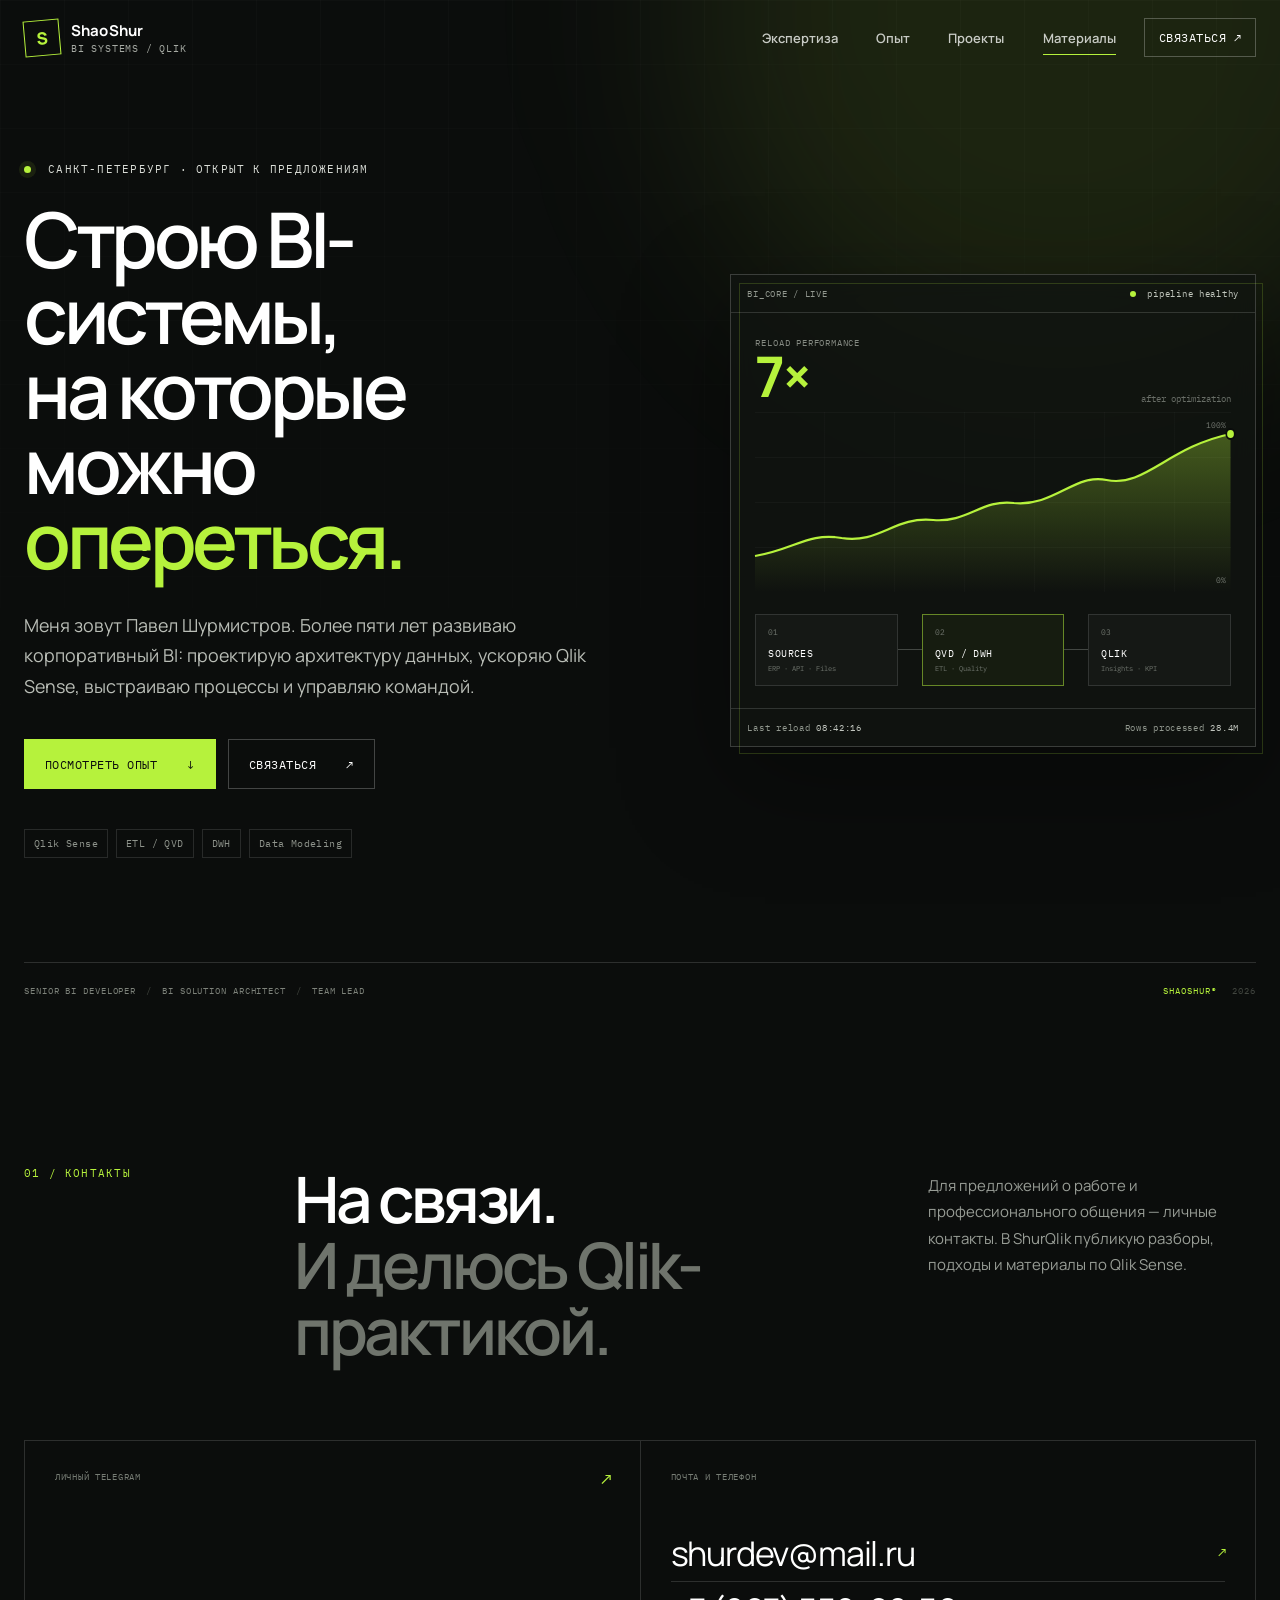
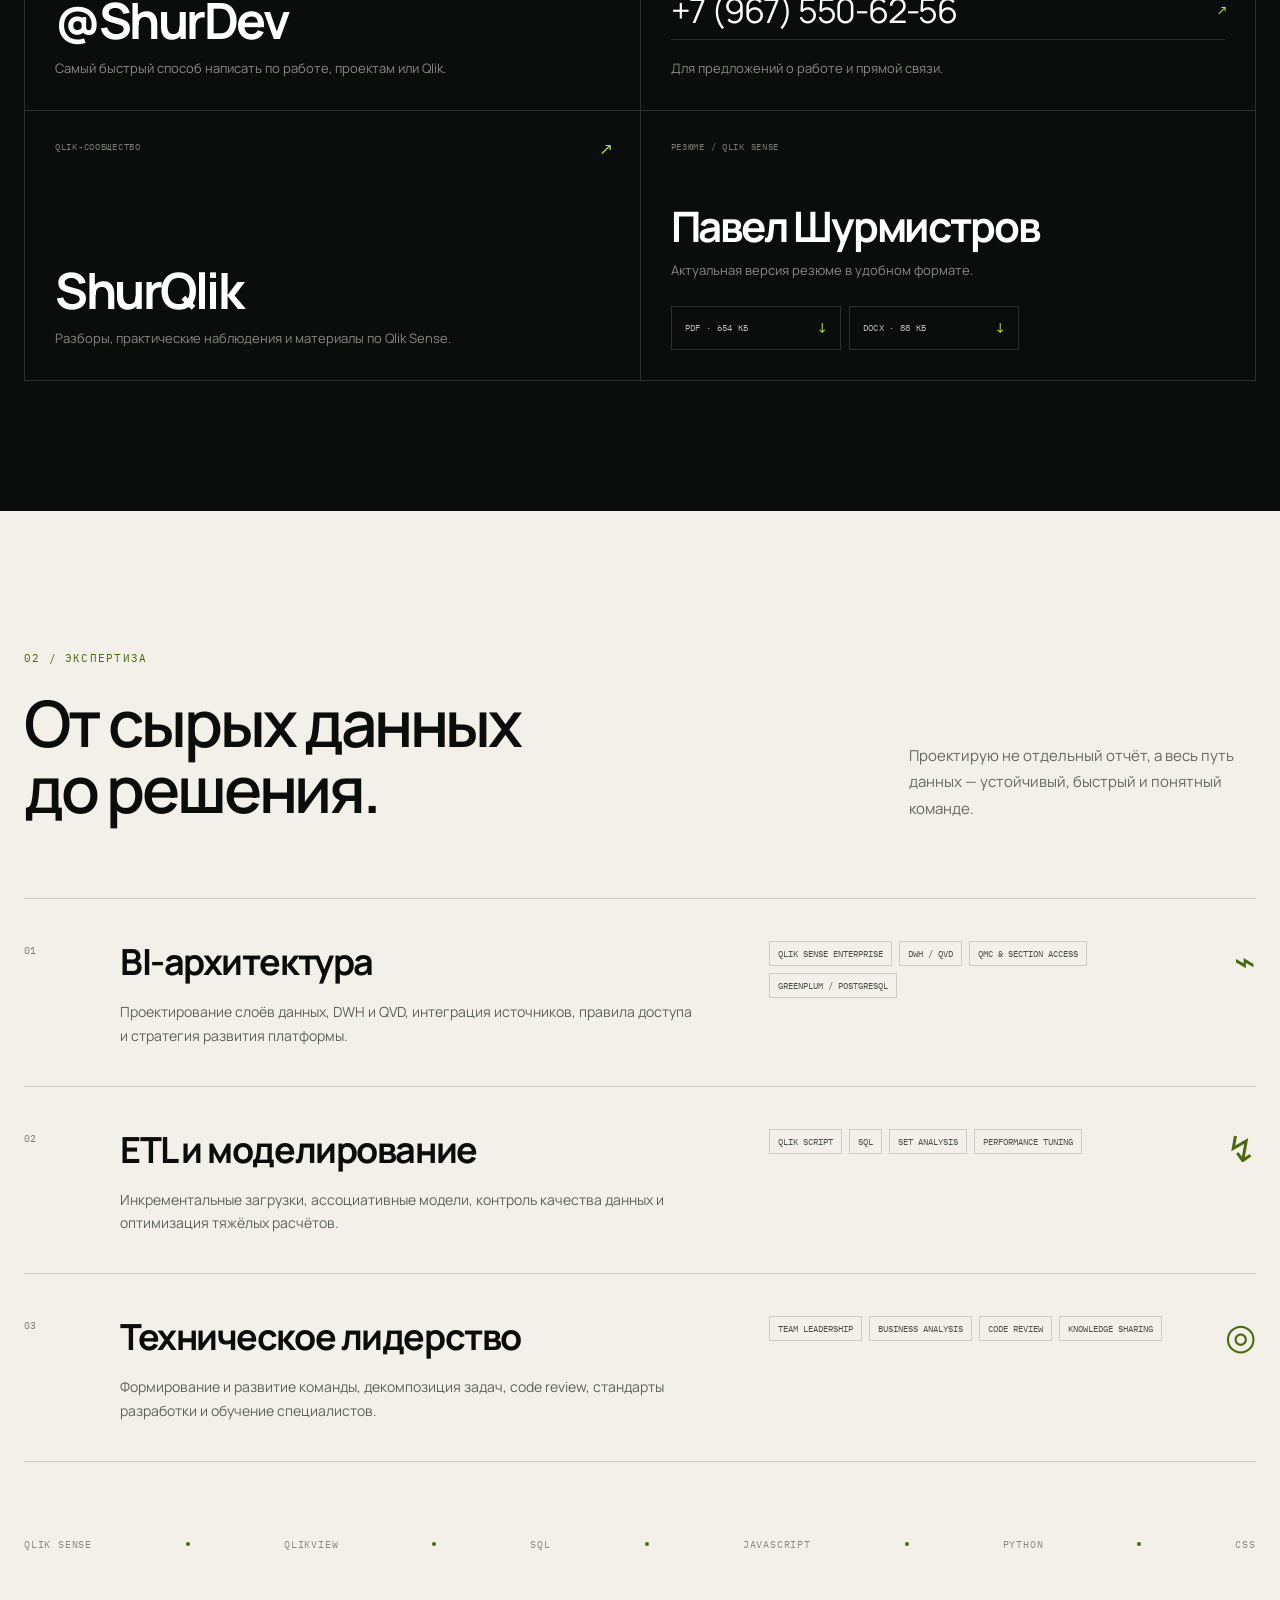
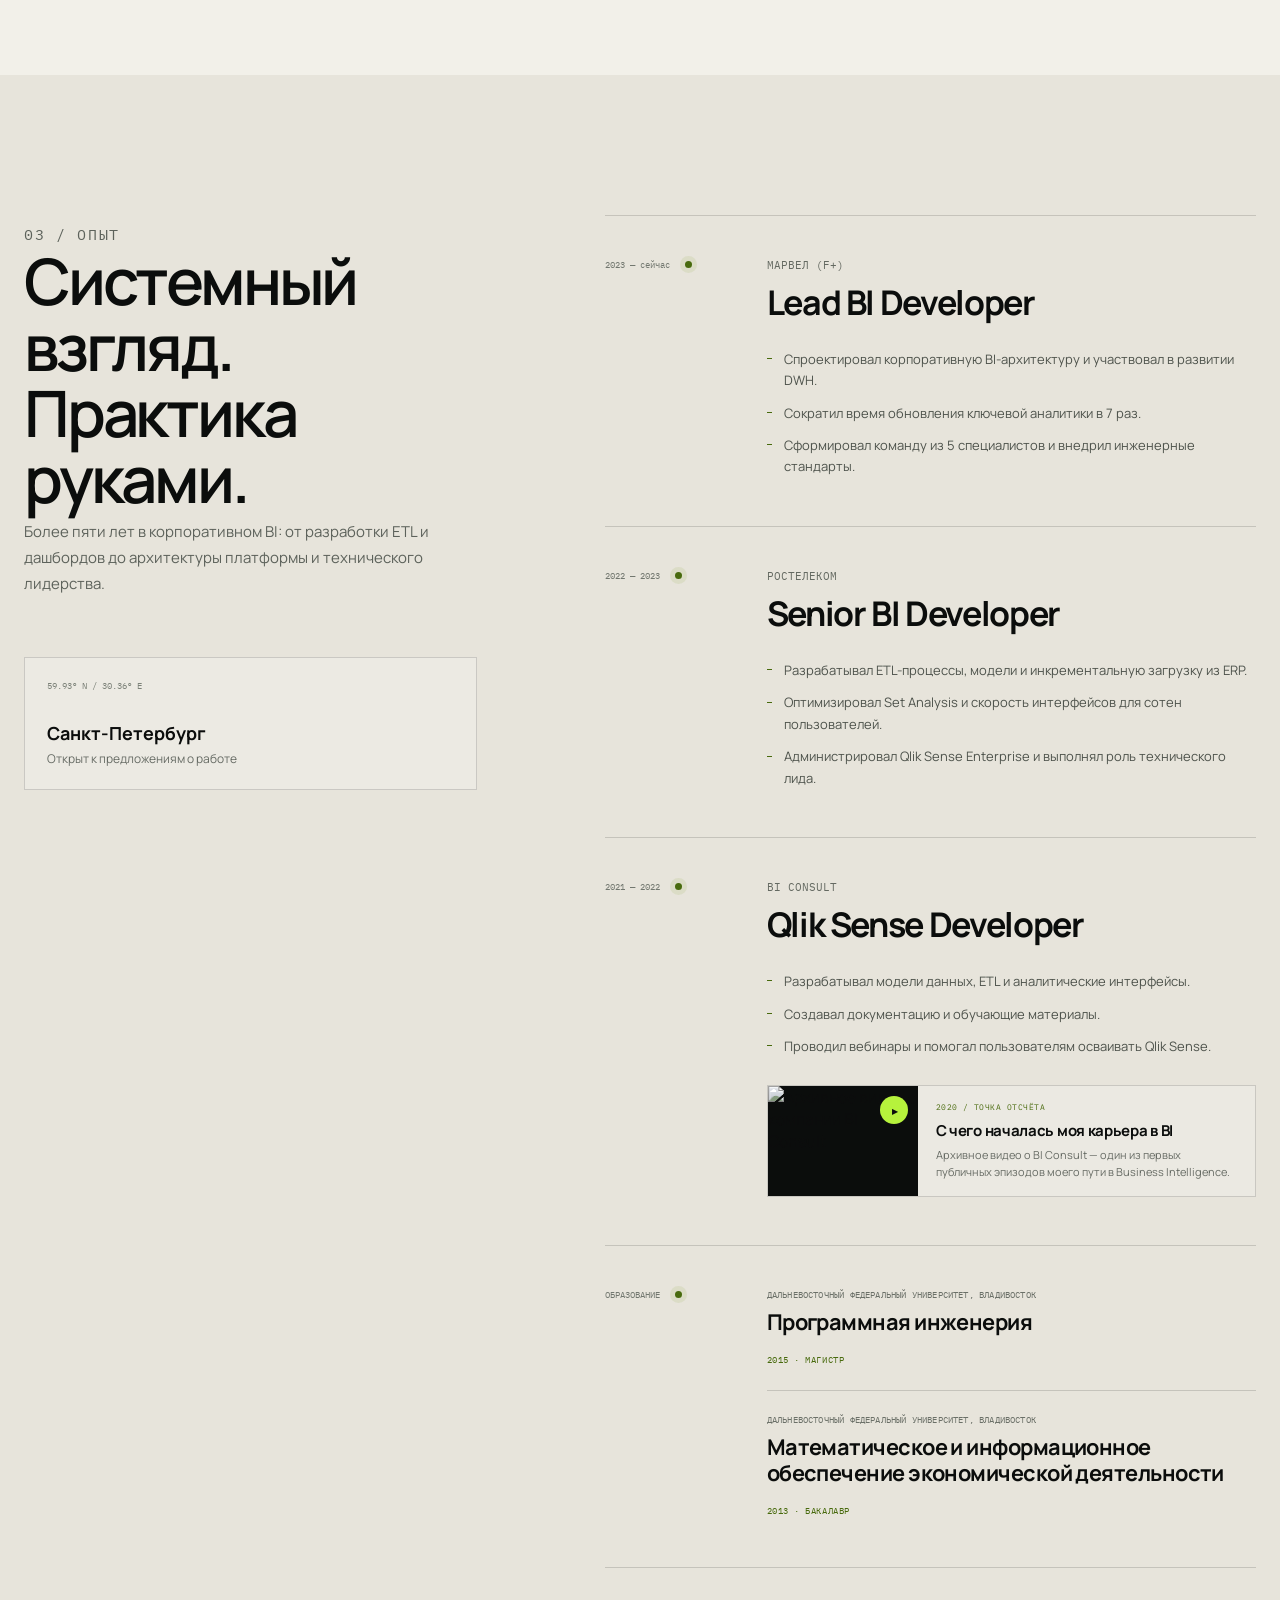
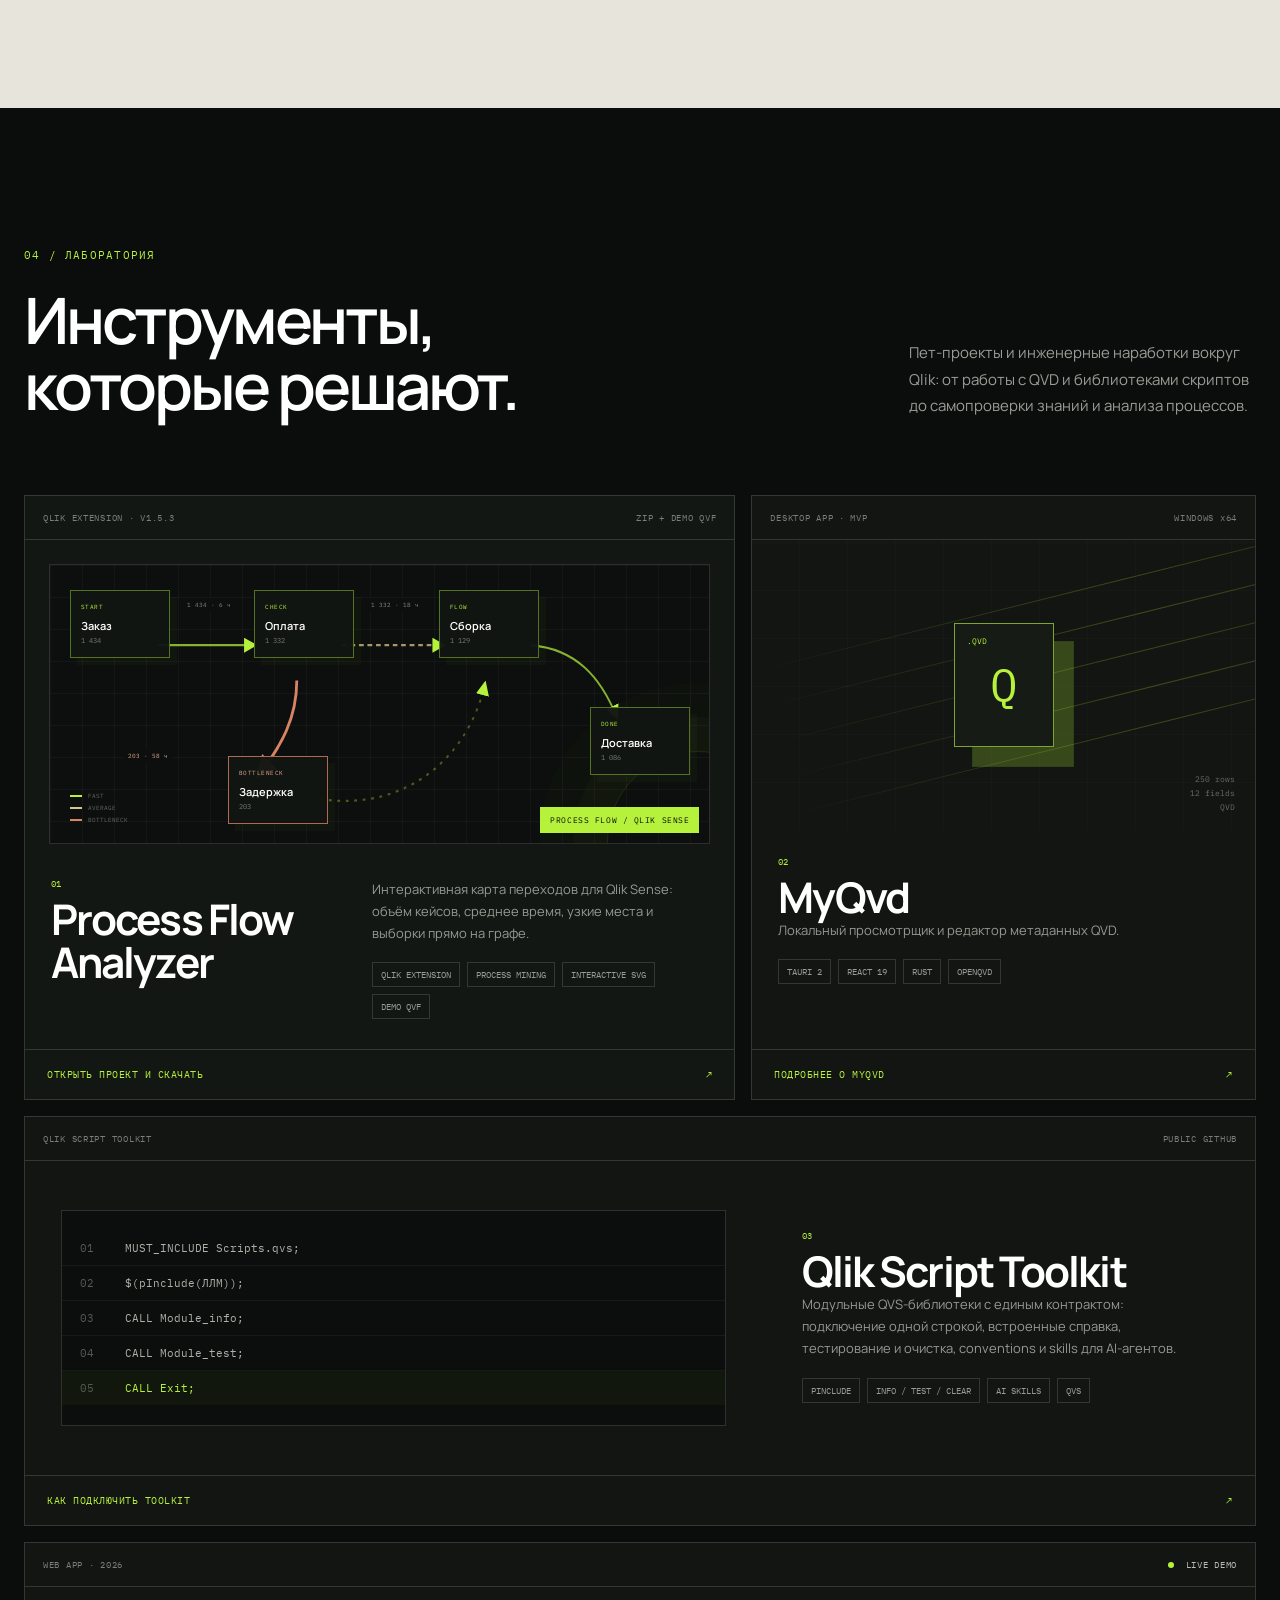
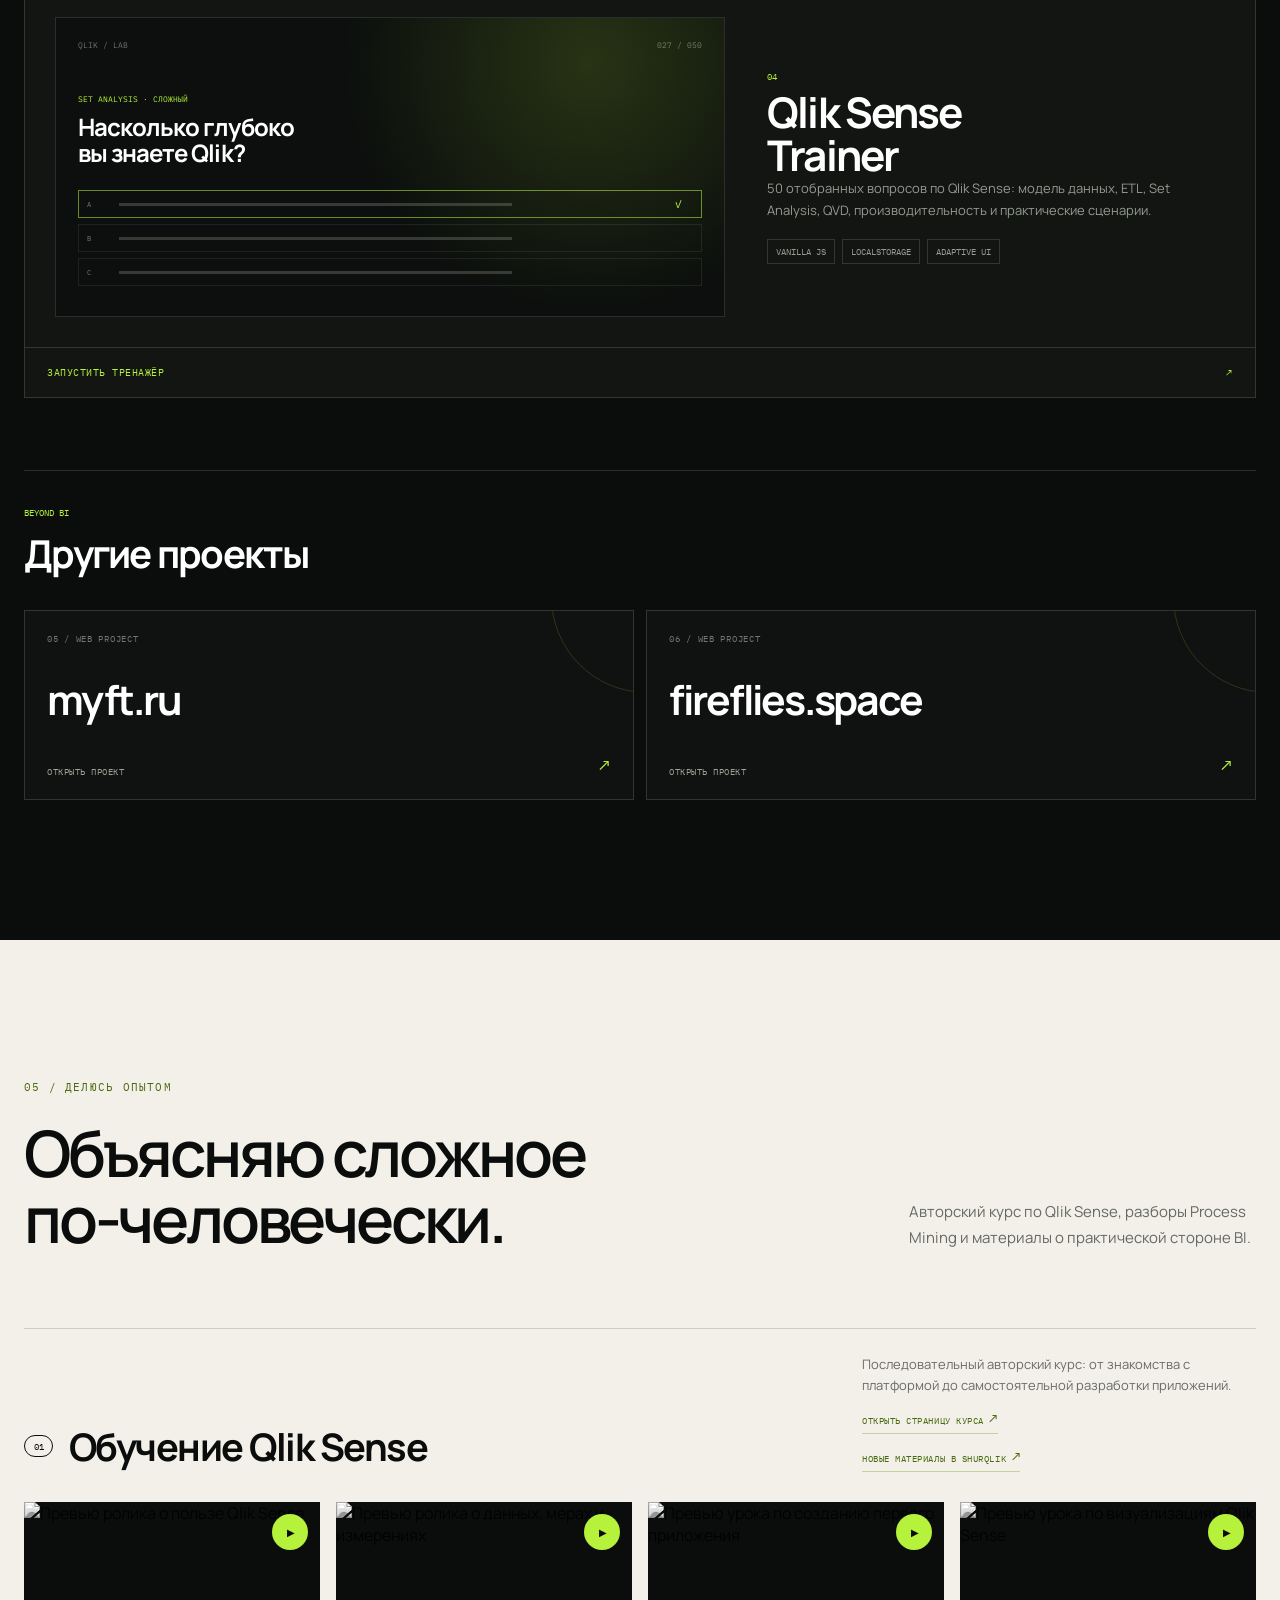
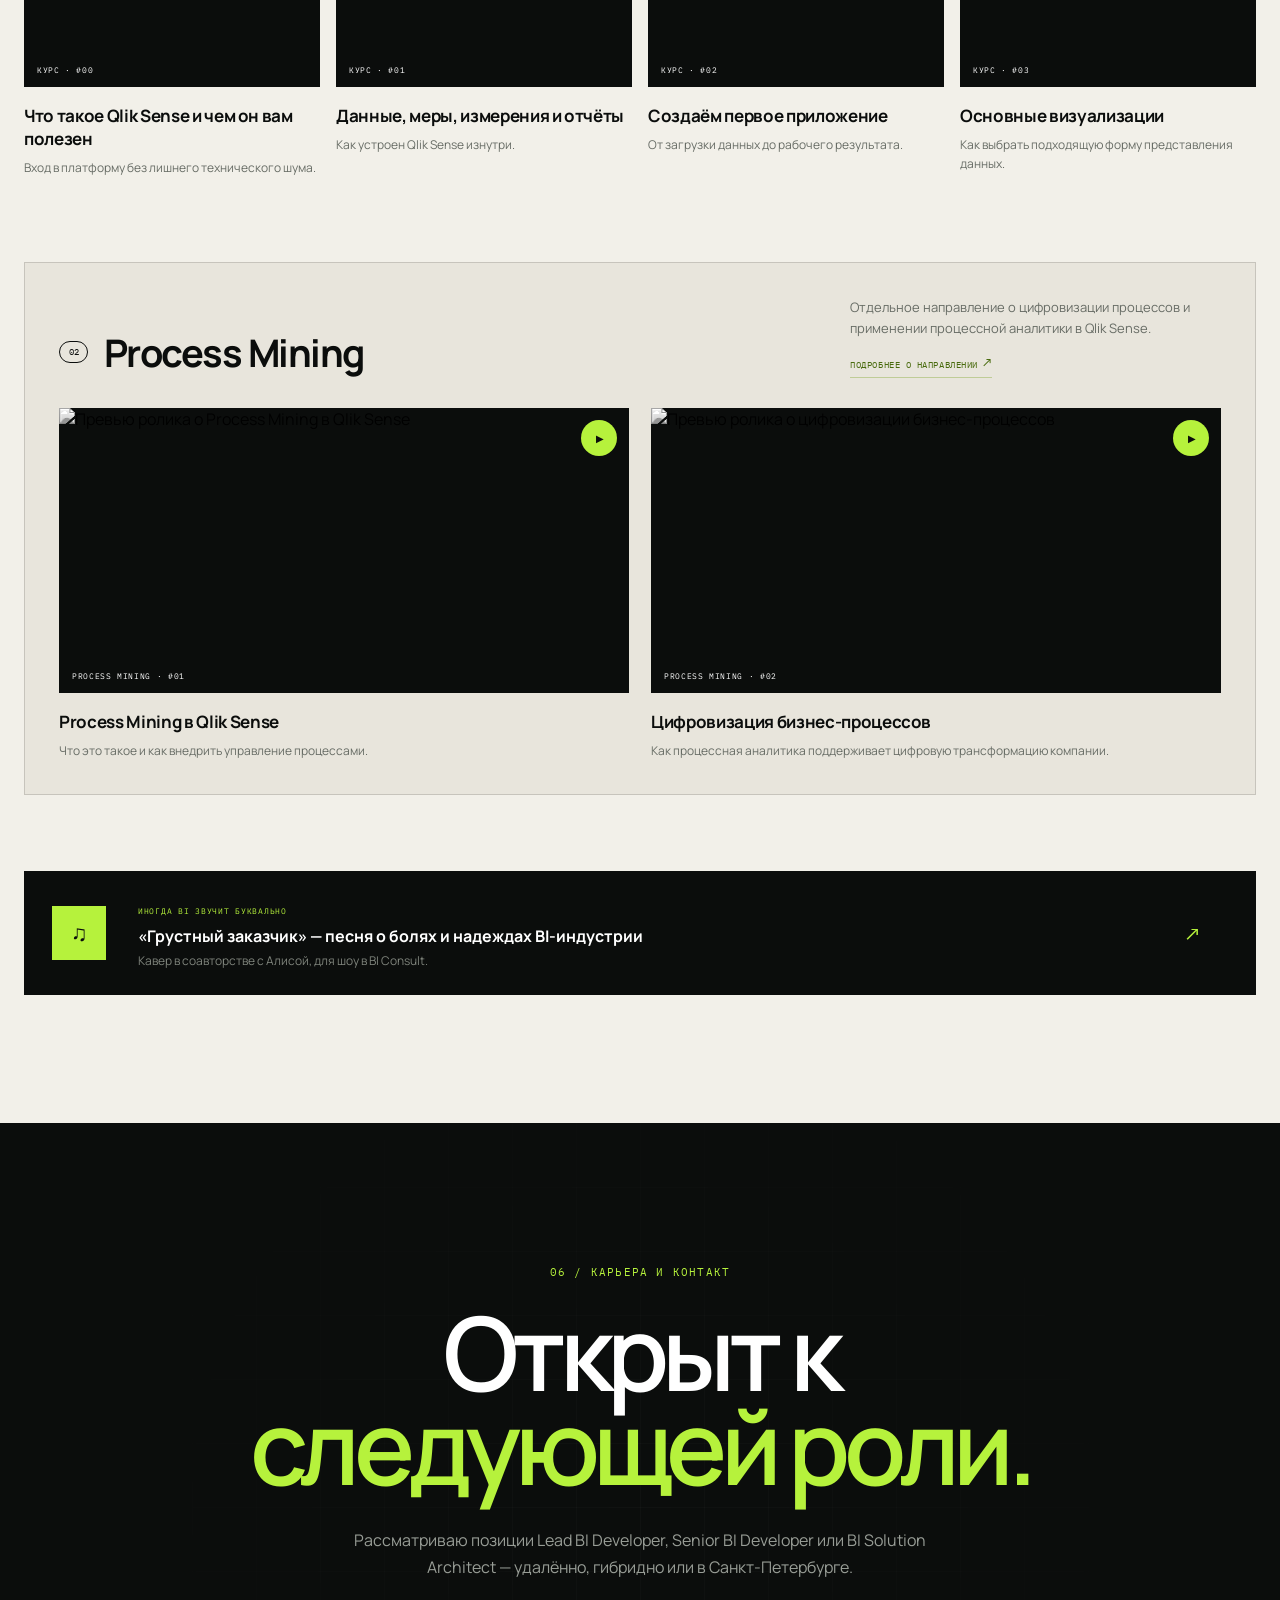
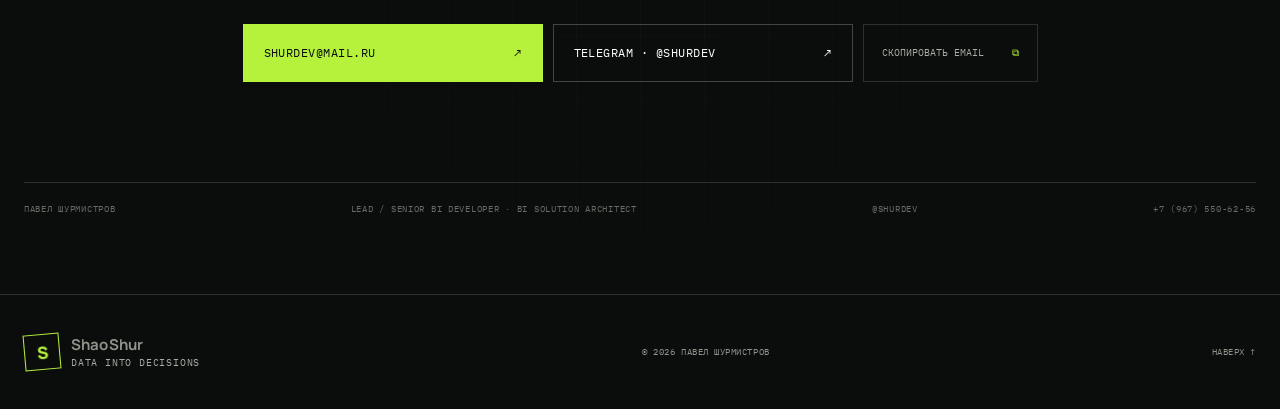
==== commit 6115f500: "Update portfolio and mobile layout" ====
--- a/index.html
+++ b/index.html
@@ -27,7 +27,9 @@
     "url": "https://shaoshur.com/",
     "jobTitle": "Lead / Senior BI Developer / BI Solution Architect",
     "address": {"@type": "PostalAddress", "addressLocality": "Санкт-Петербург", "addressCountry": "RU"},
-    "sameAs": ["https://t.me/ShaoShur"],
+    "email": "mailto:shurdev@mail.ru",
+    "telephone": "+7-967-550-62-56",
+    "sameAs": ["https://t.me/ShurDev", "https://t.me/ShurQlik"],
     "knowsAbout": ["Qlik Sense", "Business Intelligence", "ETL", "Data Modeling", "DWH", "QVD", "SQL", "Process Mining"]
   }
   </script>
@@ -67,7 +69,7 @@
           <p class="hero-lead">Меня зовут Павел Шурмистров. Более пяти лет развиваю корпоративный BI: проектирую архитектуру данных, ускоряю Qlik Sense, выстраиваю процессы и управляю командой.</p>
           <div class="hero-actions">
             <a class="button button-primary" href="#experience">Посмотреть опыт <span aria-hidden="true">↓</span></a>
-            <a class="button button-ghost" href="mailto:2081139@mail.ru">Связаться <span aria-hidden="true">↗</span></a>
+            <a class="button button-ghost" href="mailto:shurdev@mail.ru">Связаться <span aria-hidden="true">↗</span></a>
           </div>
           <ul class="hero-tags" aria-label="Ключевые технологии">
             <li>Qlik Sense</li>
@@ -113,38 +115,37 @@
       </div>
 
       <div class="container proof-line reveal" data-delay="220">
-        <p>Senior BI Developer <span>/</span> BI Solution Architect <span>/</span> Team Lead</p>
+        <p class="proof-roles">
+          <span class="proof-role">Senior BI Developer</span>
+          <span class="proof-role">BI Solution Architect</span>
+          <span class="proof-role">Team Lead</span>
+        </p>
         <p class="proof-sign">SHAOSHUR® <span>2026</span></p>
       </div>
     </section>
 
-    <section class="outcomes section-dark" aria-labelledby="outcomes-title">
+    <section class="contact-hub section-dark" aria-labelledby="contacts-hub-title">
       <div class="container">
         <div class="section-intro reveal">
-          <p class="section-index">01 / РЕЗУЛЬТАТ</p>
-          <h2 id="outcomes-title">Не просто дашборды.<br><span>Работающая BI-функция.</span></h2>
-          <p>От первого интервью со стейкхолдером до модели данных, процессов разработки и понятного результата для бизнеса.</p>
-        </div>
-        <div class="stats-grid">
-          <article class="stat-card reveal">
-            <span class="stat-number">7<sup>×</sup></span>
-            <h3>быстрее обновление</h3>
-            <p>ключевых аналитических приложений после оптимизации ETL и QVD-слоёв.</p>
-          </article>
-          <article class="stat-card reveal" data-delay="80">
-            <span class="stat-number">300<sup>+</sup></span>
-            <h3>Qlik-приложений</h3>
-            <p>прошли аудит и рефакторинг в рамках развития корпоративной BI-платформы.</p>
-          </article>
-          <article class="stat-card reveal" data-delay="160">
-            <span class="stat-number">5</span>
-            <h3>человек в прямом управлении</h3>
-            <p>Управлял BI-командой: выстроил code review, единые стандарты разработки и развитие специалистов.</p>
-          </article>
-          <article class="stat-card reveal" data-delay="240">
-            <span class="stat-number stat-c">C</span>
-            <h3>level analytics</h3>
-            <p>P&amp;L, продажи и логистика — решения для Совета директоров и топ-менеджмента.</p>
+          <p class="section-index">01 / КОНТАКТЫ</p>
+          <h2 id="contacts-hub-title">На связи.<br><span>И делюсь Qlik-практикой.</span></h2>
+          <p>Для предложений о работе и профессионального общения — личные контакты. В ShurQlik публикую разборы, подходы и материалы по Qlik Sense.</p>
+        </div>
+        <div class="contact-hub-grid">
+          <a class="contact-hub-card reveal" href="https://t.me/ShurDev" target="_blank" rel="noopener noreferrer">
+            <span>ЛИЧНЫЙ TELEGRAM</span><strong>@ShurDev</strong><p>Самый быстрый способ написать по работе, проектам или Qlik.</p><i aria-hidden="true">↗</i>
+          </a>
+          <article class="contact-hub-card reveal" data-delay="70">
+            <span>ПОЧТА И ТЕЛЕФОН</span>
+            <div class="hub-contact-list"><a href="mailto:shurdev@mail.ru">shurdev@mail.ru <b aria-hidden="true">↗</b></a><a href="tel:+79675506256">+7 (967) 550-62-56 <b aria-hidden="true">↗</b></a></div>
+            <p>Для предложений о работе и прямой связи.</p>
+          </article>
+          <a class="contact-hub-card reveal" data-delay="140" href="https://t.me/ShurQlik" target="_blank" rel="noopener noreferrer">
+            <span>QLIK-СООБЩЕСТВО</span><strong>ShurQlik</strong><p>Разборы, практические наблюдения и материалы по Qlik Sense.</p><i aria-hidden="true">↗</i>
+          </a>
+          <article class="contact-hub-card resume-hub-card reveal" data-delay="210">
+            <span>РЕЗЮМЕ / QLIK SENSE</span><strong>Павел Шурмистров</strong><p>Актуальная версия резюме в удобном формате.</p>
+            <div class="hub-downloads"><a href="downloads/Pavel-Sh-QlikSense.pdf" download>PDF · 654 КБ <b aria-hidden="true">↓</b></a><a href="downloads/Pavel-Sh-QlikSense.docx" download>DOCX · 88 КБ <b aria-hidden="true">↓</b></a></div>
           </article>
         </div>
       </div>
@@ -239,10 +240,17 @@
           </article>
           <article class="timeline-item education reveal">
             <div class="timeline-meta"><span>ОБРАЗОВАНИЕ</span><i></i></div>
-            <div class="timeline-copy">
-              <p>Дальневосточный федеральный университет</p>
-              <h3>Программная инженерия</h3>
-              <p class="timeline-note">Магистр · бакалавр прикладной математики и информатики</p>
+            <div class="timeline-copy education-list">
+              <article class="education-entry">
+                <p>Дальневосточный федеральный университет, Владивосток</p>
+                <h3>Программная инженерия</h3>
+                <span>2015 · Магистр</span>
+              </article>
+              <article class="education-entry">
+                <p>Дальневосточный федеральный университет, Владивосток</p>
+                <h3>Математическое и информационное обеспечение экономической деятельности</h3>
+                <span>2013 · Бакалавр</span>
+              </article>
             </div>
           </article>
         </div>
@@ -256,25 +264,42 @@
             <p class="section-index">04 / ЛАБОРАТОРИЯ</p>
             <h2 id="projects-title">Инструменты,<br>которые решают.</h2>
           </div>
-          <p>Пет-проекты и инженерные наработки вокруг Qlik: от контроля качества данных до подготовки Senior-разработчиков.</p>
+          <p>Пет-проекты и инженерные наработки вокруг Qlik: от работы с QVD и библиотеками скриптов до самопроверки знаний и анализа процессов.</p>
         </div>
 
         <div class="project-grid">
-          <article class="project-card project-featured reveal">
-            <div class="project-top"><span>WEB APP · 2026</span><span class="live-badge"><i></i> LIVE DEMO</span></div>
-            <div class="trainer-preview" aria-hidden="true">
-              <div class="preview-bar"><span>QLIK / LAB</span><span>042 / 150</span></div>
-              <p>SET ANALYSIS · СЛОЖНЫЙ</p>
-              <h3>Насколько глубоко<br>вы знаете Qlik?</h3>
-              <div class="answer-line active"><b>A</b><span></span><i>✓</i></div>
-              <div class="answer-line"><b>B</b><span></span></div>
-              <div class="answer-line"><b>C</b><span></span></div>
-            </div>
+          <article class="project-card project-featured process-featured-card reveal">
+            <div class="project-top"><span>QLIK EXTENSION · V1.5.3</span><span>ZIP + DEMO QVF</span></div>
+            <a class="process-featured-preview" href="projects/process-flow/index.html" aria-label="Открыть проект Process Flow Analyzer">
+              <div class="process-featured-art" aria-hidden="true">
+                <svg viewBox="0 0 700 260" preserveAspectRatio="none">
+                  <defs>
+                    <marker id="card-flow-arrow" markerWidth="7" markerHeight="7" refX="6" refY="3.5" orient="auto"><path d="M0,0 L7,3.5 L0,7 Z"></path></marker>
+                    <marker id="card-flow-alert-arrow" markerWidth="7" markerHeight="7" refX="6" refY="3.5" orient="auto"><path d="M0,0 L7,3.5 L0,7 Z"></path></marker>
+                  </defs>
+                  <path class="card-path fast" d="M115 75 C155 75 178 75 218 75"></path>
+                  <path class="card-path medium" d="M310 75 C350 75 375 75 418 75"></path>
+                  <path class="card-path fast" d="M510 75 C558 78 585 105 602 143"></path>
+                  <path class="card-path alert" d="M262 108 C262 143 246 169 221 197"></path>
+                  <path class="card-path return" d="M287 219 C382 231 446 176 462 110"></path>
+                </svg>
+                <i class="card-flow-metric metric-one">1 434 · 6 ч</i>
+                <i class="card-flow-metric metric-two">1 332 · 18 ч</i>
+                <i class="card-flow-metric metric-alert">203 · 58 ч</i>
+                <div class="card-flow-node card-node-start"><small>START</small><strong>Заказ</strong><b>1 434</b></div>
+                <div class="card-flow-node card-node-check"><small>CHECK</small><strong>Оплата</strong><b>1 332</b></div>
+                <div class="card-flow-node card-node-pack"><small>FLOW</small><strong>Сборка</strong><b>1 129</b></div>
+                <div class="card-flow-node card-node-done"><small>DONE</small><strong>Доставка</strong><b>1 086</b></div>
+                <div class="card-flow-node card-node-delay"><small>BOTTLENECK</small><strong>Задержка</strong><b>203</b></div>
+                <div class="card-flow-legend"><i></i><span>FAST</span><i></i><span>AVERAGE</span><i></i><span>BOTTLENECK</span></div>
+              </div>
+              <span>PROCESS FLOW / QLIK SENSE</span>
+            </a>
             <div class="project-copy">
-              <div><p class="project-number">01</p><h3>Qlik Senior<br>Interview Trainer</h3></div>
-              <div><p>150 вопросов по Qlik Sense: модель данных, ETL, Set Analysis, QVD, производительность, безопасность и архитектура.</p><ul><li>Vanilla JS</li><li>LocalStorage</li><li>Adaptive UI</li></ul></div>
-            </div>
-            <a class="project-link" href="projects/qlik-trainer/index.html">Запустить тренажёр <span aria-hidden="true">↗</span></a>
+              <div><p class="project-number">01</p><h3>Process Flow<br>Analyzer</h3></div>
+              <div><p>Интерактивная карта переходов для Qlik Sense: объём кейсов, среднее время, узкие места и выборки прямо на графе.</p><ul><li>Qlik Extension</li><li>Process Mining</li><li>Interactive SVG</li><li>Demo QVF</li></ul></div>
+            </div>
+            <a class="project-link" href="projects/process-flow/index.html">Открыть проект и скачать <span aria-hidden="true">↗</span></a>
           </article>
 
           <article class="project-card reveal" data-delay="80">
@@ -286,29 +311,49 @@
             </div>
             <div class="project-copy compact">
               <div><p class="project-number">02</p><h3>MyQvd</h3></div>
-              <p>Локальный просмотрщик и редактор метаданных QVD. Данные остаются на компьютере пользователя.</p>
+              <p>Локальный просмотрщик и редактор метаданных QVD.</p>
               <ul><li>Tauri 2</li><li>React 19</li><li>Rust</li><li>OpenQVD</li></ul>
             </div>
             <a class="project-link" href="projects/myqvd/index.html">Подробнее о MyQvd <span aria-hidden="true">↗</span></a>
           </article>
 
           <article class="project-card project-wide reveal">
-            <div class="project-top"><span>QLIK SCRIPT LIBRARY</span><span>DATA QUALITY</span></div>
+            <div class="project-top"><span>QLIK SCRIPT TOOLKIT</span><span>PUBLIC GITHUB</span></div>
             <div class="library-layout">
               <div class="library-code" aria-hidden="true">
-                <span><b>01</b> CALL Backup_day(...);</span>
-                <span><b>02</b> CALL CheckRowsCount(...);</span>
-                <span><b>03</b> CALL CheckUniqRecords_create(...);</span>
-                <span><b>04</b> CALL Compare(...);</span>
-                <span class="code-ok"><b>05</b> TRACE «quality gate passed»;</span>
+                <span><b>01</b> MUST_INCLUDE Scripts.qvs;</span>
+                <span><b>02</b> $(pInclude(ЛЛМ));</span>
+                <span><b>03</b> CALL Module_info;</span>
+                <span><b>04</b> CALL Module_test;</span>
+                <span class="code-ok"><b>05</b> CALL Exit;</span>
               </div>
               <div class="project-copy compact">
-                <div><p class="project-number">03</p><h3>QVD Control Library</h3></div>
-                <p>Набор QVS-подпрограмм для резервного копирования, сравнения версий, контроля числа строк, уникальности ключей и журналирования ETL.</p>
-                <ul><li>Backup</li><li>Compare</li><li>Quality checks</li><li>AppLog</li></ul>
+                <div><p class="project-number">03</p><h3>Qlik Script Toolkit</h3></div>
+                <p>Модульные QVS-библиотеки с единым контрактом: подключение одной строкой, встроенные справка, тестирование и очистка, conventions и skills для AI-агентов.</p>
+                <ul><li>pInclude</li><li>info / test / clear</li><li>AI Skills</li><li>QVS</li></ul>
               </div>
             </div>
-            <a class="project-link" href="projects/qvd-control-library/index.html">Как устроена библиотека <span aria-hidden="true">↗</span></a>
+            <a class="project-link" href="projects/qvd-control-library/index.html">Как подключить toolkit <span aria-hidden="true">↗</span></a>
+          </article>
+
+          <article class="project-card project-wide trainer-project-card reveal">
+            <div class="project-top"><span>WEB APP · 2026</span><span class="live-badge"><i></i> LIVE DEMO</span></div>
+            <div class="trainer-project-layout">
+              <div class="trainer-preview" aria-hidden="true">
+                <div class="preview-bar"><span>QLIK / LAB</span><span>027 / 050</span></div>
+                <p>SET ANALYSIS · СЛОЖНЫЙ</p>
+                <h3>Насколько глубоко<br>вы знаете Qlik?</h3>
+                <div class="answer-line active"><b>A</b><span></span><i>✓</i></div>
+                <div class="answer-line"><b>B</b><span></span></div>
+                <div class="answer-line"><b>C</b><span></span></div>
+              </div>
+              <div class="project-copy compact">
+                <div><p class="project-number">04</p><h3>Qlik Sense<br>Trainer</h3></div>
+                <p>50 отобранных вопросов по Qlik Sense: модель данных, ETL, Set Analysis, QVD, производительность и практические сценарии.</p>
+                <ul><li>Vanilla JS</li><li>LocalStorage</li><li>Adaptive UI</li></ul>
+              </div>
+            </div>
+            <a class="project-link" href="projects/qlik-trainer/index.html">Запустить тренажёр <span aria-hidden="true">↗</span></a>
           </article>
         </div>
 
@@ -318,12 +363,12 @@
           </div>
           <div class="side-projects-grid">
             <a class="side-project-card" href="http://myft.ru/" target="_blank" rel="noopener noreferrer">
-              <span class="side-project-index">04 / WEB PROJECT</span>
+              <span class="side-project-index">05 / WEB PROJECT</span>
               <strong>myft.ru</strong>
               <span class="side-project-link">Открыть проект <b aria-hidden="true">↗</b></span>
             </a>
             <a class="side-project-card" href="https://fireflies.space/" target="_blank" rel="noopener noreferrer">
-              <span class="side-project-index">05 / WEB PROJECT</span>
+              <span class="side-project-index">06 / WEB PROJECT</span>
               <strong>fireflies.space</strong>
               <span class="side-project-link">Открыть проект <b aria-hidden="true">↗</b></span>
             </a>
@@ -346,7 +391,7 @@
           <section class="media-group" aria-labelledby="qlik-course-title">
             <div class="media-group-head reveal">
               <div><span>01</span><h3 id="qlik-course-title">Обучение Qlik Sense</h3></div>
-              <div class="media-group-aside"><p>Последовательный авторский курс: от знакомства с платформой до самостоятельной разработки приложений.</p><a href="learning/qlik-sense/index.html">Открыть страницу курса <b aria-hidden="true">↗</b></a></div>
+              <div class="media-group-aside"><p>Последовательный авторский курс: от знакомства с платформой до самостоятельной разработки приложений.</p><a href="learning/qlik-sense/index.html">Открыть страницу курса <b aria-hidden="true">↗</b></a><a href="https://t.me/ShurQlik" target="_blank" rel="noopener noreferrer">Новые материалы в ShurQlik <b aria-hidden="true">↗</b></a></div>
             </div>
             <div class="video-grid">
               <a class="video-card reveal" href="https://youtu.be/riCEReg7Epk" target="_blank" rel="noopener noreferrer">
@@ -401,11 +446,11 @@
         <h2 id="contact-title">Открыт к<br><em>следующей роли.</em></h2>
         <p>Рассматриваю позиции Lead BI Developer, Senior BI Developer или BI Solution Architect — удалённо, гибридно или в Санкт-Петербурге.</p>
         <div class="contact-actions">
-          <a class="button button-primary large" href="mailto:2081139@mail.ru">2081139@mail.ru <span aria-hidden="true">↗</span></a>
-          <a class="button button-ghost large" href="https://t.me/ShaoShur" target="_blank" rel="noopener noreferrer">Telegram · @ShaoShur <span aria-hidden="true">↗</span></a>
-          <button class="copy-button" type="button" data-copy="2081139@mail.ru"><span>Скопировать email</span><i aria-hidden="true">⧉</i></button>
-        </div>
-        <div class="contact-meta"><span>Павел Шурмистров</span><span>Lead / Senior BI Developer · BI Solution Architect</span><a href="https://t.me/ShaoShur" target="_blank" rel="noopener noreferrer">@ShaoShur</a><a href="tel:+79657979786">+7 965 797-97-86</a></div>
+          <a class="button button-primary large" href="mailto:shurdev@mail.ru">shurdev@mail.ru <span aria-hidden="true">↗</span></a>
+          <a class="button button-ghost large" href="https://t.me/ShurDev" target="_blank" rel="noopener noreferrer">Telegram · @ShurDev <span aria-hidden="true">↗</span></a>
+          <button class="copy-button" type="button" data-copy="shurdev@mail.ru"><span>Скопировать email</span><i aria-hidden="true">⧉</i></button>
+        </div>
+        <div class="contact-meta"><span>Павел Шурмистров</span><span>Lead / Senior BI Developer · BI Solution Architect</span><a href="https://t.me/ShurDev" target="_blank" rel="noopener noreferrer">@ShurDev</a><a href="tel:+79675506256">+7 (967) 550-62-56</a></div>
       </div>
     </section>
   </main>
--- a/styles.css
+++ b/styles.css
@@ -97,24 +97,34 @@
 .panel-foot b { color: #c1c5be; font-weight: 400; }
 .proof-line { position: relative; z-index: 1; display: flex; justify-content: space-between; margin-top: 104px; padding-top: 22px; border-top: 1px solid var(--line); }
 .proof-line p { margin: 0; color: #7d827a; font: 9px var(--font-mono); letter-spacing: .1em; text-transform: uppercase; }
-.proof-line p span { margin-inline: 10px; color: #41453f; }
+.proof-roles { display: flex; align-items: center; flex-wrap: wrap; }
+.proof-role { white-space: nowrap; }
+.proof-role + .proof-role::before { content: "/"; margin-inline: 10px; color: #41453f; }
+.proof-sign span { margin-left: 10px; color: #41453f; }
 .proof-sign { color: var(--acid) !important; }
 
-.outcomes { padding: 142px 0 130px; }
+.contact-hub { padding: 142px 0 130px; }
 .section-intro { display: grid; grid-template-columns: .5fr 1.3fr .72fr; gap: 42px; align-items: start; }
 .section-index { color: var(--acid-dark); }
 .section-dark .section-index { color: var(--acid); }
 .section-intro h2, .section-heading h2, .experience h2 { margin: 0; font-size: clamp(42px, 5vw, 70px); line-height: 1.03; letter-spacing: -.05em; font-weight: 600; }
 .section-intro h2 span { color: #6f746c; }
 .section-intro > p:last-child, .section-heading > p, .experience-sticky > p { max-width: 410px; margin: 7px 0 0; color: #989d96; font-size: 15px; line-height: 1.75; }
-.stats-grid { display: grid; grid-template-columns: repeat(4, 1fr); margin-top: 88px; border-top: 1px solid var(--line); border-left: 1px solid var(--line); }
-.stat-card { min-height: 350px; padding: 34px 28px 30px; border-right: 1px solid var(--line); border-bottom: 1px solid var(--line); display: flex; flex-direction: column; }
-.stat-card:hover { background: rgba(255,255,255,.025); }
-.stat-number { color: var(--acid); font-size: clamp(70px, 7vw, 102px); line-height: 1; letter-spacing: -.07em; font-weight: 500; }
-.stat-number sup { font-size: .35em; vertical-align: top; line-height: 1.5; }
-.stat-number.stat-c { font-family: var(--font-mono); font-weight: 400; }
-.stat-card h3 { margin: auto 0 12px; font-size: 17px; }
-.stat-card p { margin: 0; color: #858a82; font-size: 13px; line-height: 1.65; }
+.contact-hub-grid { display: grid; grid-template-columns: repeat(2, 1fr); margin-top: 76px; border-top: 1px solid var(--line); border-left: 1px solid var(--line); }
+.contact-hub-card { position: relative; display: flex; min-width: 0; min-height: 270px; flex-direction: column; padding: 30px; border-right: 1px solid var(--line); border-bottom: 1px solid var(--line); transition: border-color .25s, background .25s; }
+a.contact-hub-card:hover { border-color: rgba(182,242,60,.45); background: rgba(182,242,60,.035); }
+.contact-hub-card > span { color: #777d75; font: 9px var(--font-mono); letter-spacing: .08em; }
+.contact-hub-card > strong { margin: auto 0 13px; overflow-wrap: anywhere; font-size: clamp(30px, 4vw, 50px); line-height: 1; letter-spacing: -.05em; }
+.contact-hub-card > p { max-width: 520px; margin: 0; color: #858a82; font-size: 13px; line-height: 1.65; }
+.contact-hub-card > i { position: absolute; right: 28px; top: 27px; color: var(--acid); font: 18px var(--font-mono); font-style: normal; }
+.hub-contact-list { display: grid; gap: 8px; margin: auto 0 18px; }
+.hub-contact-list a { display: flex; align-items: center; justify-content: space-between; gap: 18px; padding-bottom: 8px; color: var(--white); border-bottom: 1px solid var(--line); font-size: clamp(20px, 2.7vw, 34px); line-height: 1.2; letter-spacing: -.035em; }
+.hub-contact-list a:hover { color: var(--acid); }
+.hub-contact-list b, .hub-downloads b { color: var(--acid); font: 14px var(--font-mono); font-weight: 400; }
+.resume-hub-card > strong { font-size: clamp(28px, 3.3vw, 42px); }
+.hub-downloads { display: flex; flex-wrap: wrap; gap: 8px; margin-top: 24px; }
+.hub-downloads a { display: flex; min-width: 170px; min-height: 44px; align-items: center; justify-content: space-between; gap: 20px; padding: 0 13px; color: #b7bbb4; border: 1px solid var(--line); font: 9px var(--font-mono); letter-spacing: .04em; }
+.hub-downloads a:hover { color: var(--white); border-color: rgba(182,242,60,.5); }
 
 .expertise { padding: 140px 0 124px; background: var(--paper); }
 .section-heading { display: grid; grid-template-columns: 1fr minmax(260px, .42fr); gap: 60px; align-items: end; margin-bottom: 76px; }
@@ -150,6 +160,11 @@
 .timeline-copy li { position: relative; padding-left: 17px; margin-top: 11px; color: #4e534c; font-size: 13px; line-height: 1.65; }
 .timeline-copy li::before { content: ""; position: absolute; left: 0; top: .72em; width: 5px; height: 1px; background: var(--acid-dark); }
 .timeline-note { margin: 0; color: #5e635c; font-size: 13px; line-height: 1.6; }
+.education-list { display: grid; gap: 22px; }
+.education-entry + .education-entry { padding-top: 22px; border-top: 1px solid var(--line-dark); }
+.timeline-copy .education-entry > p { margin: 0 0 7px; color: #6b7068; font: 9px/1.55 var(--font-mono); letter-spacing: .02em; text-transform: uppercase; }
+.timeline-copy .education-entry h3 { max-width: 760px; margin-bottom: 10px; font-size: clamp(18px, 1.7vw, 23px); line-height: 1.22; letter-spacing: -.025em; }
+.education-entry > span { color: var(--acid-dark); font: 9px var(--font-mono); letter-spacing: .06em; text-transform: uppercase; }
 .timeline-video { display: grid; grid-template-columns: 150px 1fr; gap: 0; margin-top: 28px; border: 1px solid var(--line-dark); background: rgba(255,255,255,.2); transition: border-color .25s, transform .25s; }
 .timeline-video:hover { border-color: rgba(72,106,13,.55); transform: translateY(-2px); }
 .timeline-video-thumb { position: relative; min-height: 110px; overflow: hidden; background: var(--ink); }
@@ -214,6 +229,30 @@
 .library-code span:last-child { border: 0; }
 .library-code b { display: inline-block; width: 38px; color: #555a54; font-weight: 400; }
 .library-code .code-ok { color: var(--acid); background: rgba(182,242,60,.04); }
+.process-featured-preview { position: relative; display: block; height: 280px; margin: 24px 24px 8px; overflow: hidden; border: 1px solid rgba(255,255,255,.13); background: #0c0f0d; }
+.process-featured-preview > span { position: absolute; z-index: 5; right: 10px; bottom: 10px; padding: 8px 10px; color: var(--ink); background: var(--acid); font: 8px var(--font-mono); letter-spacing: .07em; }
+.process-featured-art { position: absolute; inset: 0; overflow: hidden; background-image: linear-gradient(rgba(255,255,255,.035) 1px, transparent 1px), linear-gradient(90deg, rgba(255,255,255,.035) 1px, transparent 1px); background-size: 32px 32px; transition: transform .4s; }
+.process-featured-art::after { content: ""; position: absolute; width: 180px; height: 180px; right: -80px; bottom: -90px; border: 1px solid rgba(182,242,60,.12); border-radius: 50%; box-shadow: 0 0 0 34px rgba(182,242,60,.018), 0 0 0 68px rgba(182,242,60,.01); }
+.process-featured-preview:hover .process-featured-art { transform: scale(1.01); }
+.process-featured-art svg { position: absolute; z-index: 1; inset: 0; width: 100%; height: 100%; }
+.process-featured-art svg > .card-path { fill: none; stroke-width: 2; marker-end: url(#card-flow-arrow); }
+.process-featured-art svg marker path { fill: var(--acid); }
+.process-featured-art svg #card-flow-alert-arrow path { fill: #d88364; }
+.card-path.fast { stroke: rgba(182,242,60,.72); }.card-path.medium { stroke: rgba(215,198,139,.75); stroke-dasharray: 5 4; }.card-path.alert { stroke: #d88364; stroke-width: 3 !important; marker-end: url(#card-flow-alert-arrow) !important; }.card-path.return { stroke: rgba(182,242,60,.34); stroke-dasharray: 3 6; }
+.card-flow-node { position: absolute; z-index: 3; display: grid; width: 100px; min-height: 68px; align-content: center; padding: 9px 10px; border: 1px solid rgba(182,242,60,.42); background: rgba(17,21,18,.96); box-shadow: 7px 7px 0 rgba(182,242,60,.025); }
+.card-flow-node small { color: var(--acid); font: 6px var(--font-mono); letter-spacing: .08em; }
+.card-flow-node strong { margin-top: 7px; font-size: 11px; font-weight: 600; }
+.card-flow-node b { margin-top: 3px; color: #747a72; font: 400 7px var(--font-mono); }
+.card-node-delay { border-color: rgba(216,131,100,.78); }.card-node-delay small { color: #e7a58e; }
+.card-node-start { left: 3%; top: 9%; }.card-node-check { left: 31%; top: 9%; }.card-node-pack { left: 59%; top: 9%; }.card-node-done { right: 3%; top: 51%; }.card-node-delay { left: 27%; bottom: 7%; }
+.card-flow-metric { position: absolute; z-index: 2; padding: 3px 5px; color: #81877e; background: #0c0f0d; font: normal 6px var(--font-mono); }
+.card-flow-metric.metric-one { left: 20%; top: 12%; }.card-flow-metric.metric-two { left: 48%; top: 12%; }.card-flow-metric.metric-alert { left: 11%; bottom: 29%; color: #dda18c; }
+.card-flow-legend { position: absolute; z-index: 3; left: 3%; bottom: 7%; display: grid; grid-template-columns: 12px auto; gap: 4px 6px; align-items: center; color: #62685f; font: 6px var(--font-mono); }
+.card-flow-legend i { width: 12px; height: 2px; background: var(--acid); }.card-flow-legend i:nth-of-type(2) { background: #d7c68b; }.card-flow-legend i:nth-of-type(3) { background: #d88364; }
+.trainer-project-card { min-height: 410px; }
+.trainer-project-layout { display: grid; grid-template-columns: 1.18fr .82fr; gap: 34px; align-items: center; flex: 1; padding: 30px; }
+.trainer-project-layout .trainer-preview { width: 100%; height: 300px; margin: 0; }
+.trainer-project-layout .project-copy { padding: 18px 8px; }
 
 .media { padding: 140px 0 128px; }
 .media-groups { display: grid; gap: 84px; }
@@ -276,8 +315,6 @@
   .system-panel { max-width: 720px; }
   .section-intro { grid-template-columns: .35fr 1fr; }
   .section-intro > p:last-child { grid-column: 2; }
-  .stats-grid { grid-template-columns: repeat(2, 1fr); }
-  .stat-card { min-height: 310px; }
   .capability { grid-template-columns: 48px 1fr .65fr 38px; }
   .video-grid { grid-template-columns: repeat(2, 1fr); row-gap: 44px; }
 }
@@ -289,18 +326,40 @@
   .menu-button { display: block; margin-left: auto; }
   .menu-button[aria-expanded="true"] span:first-child { transform: translateY(3px) rotate(45deg); }
   .menu-button[aria-expanded="true"] span:last-child { transform: translateY(-3px) rotate(-45deg); }
-  .site-nav { position: fixed; inset: 66px 0 0; display: grid; place-content: center; gap: 0; background: rgba(11,13,12,.98); opacity: 0; visibility: hidden; transform: translateY(-10px); transition: opacity .2s, visibility .2s, transform .2s; }
+  .site-nav {
+    position: fixed;
+    top: 66px;
+    left: 0;
+    width: 100vw;
+    height: calc(100vh - 66px);
+    height: calc(100dvh - 66px);
+    display: grid;
+    place-content: center;
+    gap: 0;
+    margin-left: 0;
+    padding: 24px 16px;
+    overflow-y: auto;
+    overscroll-behavior: contain;
+    background: rgba(11,13,12,.985);
+    opacity: 0;
+    visibility: hidden;
+    transform: translateY(-10px);
+    transition: opacity .2s, visibility .2s, transform .2s;
+  }
   .site-nav.open { opacity: 1; visibility: visible; transform: translateY(0); }
-  .site-nav a { padding: 16px 40px; font-size: 25px; text-align: center; }
+  .site-nav a { width: min(320px, calc(100vw - 32px)); padding: 17px 12px; border-bottom: 1px solid var(--line); font-size: 25px; text-align: left; }
+  .site-nav a:first-child { border-top: 1px solid var(--line); }
   .site-nav a::after { display: none; }
+  body.menu-open .site-header { background: var(--ink); border-color: var(--line); }
   .hero { min-height: auto; padding: 122px 0 24px; }
   .hero h1 { font-size: clamp(48px, 12vw, 76px); }
   .hero-layout { gap: 62px; }
   .proof-line { margin-top: 80px; }
   .proof-sign { display: none; }
-  .outcomes, .expertise, .experience, .projects, .media { padding: 100px 0; }
+  .contact-hub, .expertise, .experience, .projects, .media { padding: 100px 0; }
   .section-intro, .section-heading { grid-template-columns: 1fr; gap: 26px; }
   .section-intro > p:last-child { grid-column: auto; }
+  .contact-hub-grid { grid-template-columns: 1fr; }
   .section-heading { margin-bottom: 56px; }
   .capability { grid-template-columns: 42px 1fr 36px; gap: 22px; }
   .capability ul { grid-column: 2; }
@@ -310,7 +369,7 @@
   .project-grid { grid-template-columns: 1fr; }
   .project-wide { grid-column: auto; }
   .side-projects-head, .media-group-head { grid-template-columns: 1fr; gap: 20px; }
-  .library-layout { grid-template-columns: 1fr; gap: 24px; }
+  .library-layout, .trainer-project-layout { grid-template-columns: 1fr; gap: 24px; }
   .contact { padding-top: 110px; }
   .contact-meta { margin-top: 76px; }
 }
@@ -331,8 +390,10 @@
   .panel-foot { align-items: start; flex-direction: column; }
   .proof-line p { line-height: 1.8; }
   .section-intro h2, .section-heading h2, .experience h2 { font-size: 41px; }
-  .stats-grid { grid-template-columns: 1fr; }
-  .stat-card { min-height: 270px; }
+  .contact-hub-card { min-height: 245px; padding: 24px 20px; }
+  .contact-hub-card > i { right: 20px; top: 22px; }
+  .hub-contact-list a { font-size: 20px; }
+  .hub-downloads a { flex: 1 1 100%; }
   .capability { grid-template-columns: 30px 1fr; gap: 16px; }
   .capability ul { grid-column: 2; }
   .capability-mark { display: none; }
@@ -345,9 +406,12 @@
   .project-card { min-height: 0; }
   .trainer-preview { height: 260px; margin: 14px 14px 6px; padding: 16px; }
   .trainer-preview > p { margin-top: 34px; }
+  .process-featured-preview { height: 260px; margin: 14px 14px 6px; }
   .project-copy { grid-template-columns: 1fr; padding: 24px 18px; }
   .qvd-preview { height: 260px; }
   .library-layout { padding: 18px; }
+  .trainer-project-layout { padding: 14px; }
+  .trainer-project-layout .trainer-preview { height: 270px; margin: 0; }
   .library-code span { padding-inline: 10px; font-size: 9px; white-space: nowrap; overflow: hidden; }
   .side-projects-grid, .process-grid { grid-template-columns: 1fr; }
   .side-project-card { min-height: 165px; }
@@ -365,6 +429,70 @@
   .footer-brand { width: 100%; }
 }
 
+/* Mobile rhythm: keep the editorial layout, without desktop-sized empty bands. */
+@media (max-width: 620px) {
+  .hero { padding: 104px 0 20px; }
+  .hero-layout { gap: 44px; }
+  .hero-lead { margin-top: 24px; }
+  .hero-actions { margin-top: 28px; }
+  .proof-line { margin-top: 42px; padding-top: 17px; }
+  .proof-roles { gap: 7px; }
+  .proof-role {
+    padding: 6px 8px;
+    border: 1px solid var(--line);
+    line-height: 1.35;
+  }
+  .proof-role + .proof-role::before { display: none; }
+
+  .contact-hub,
+  .expertise,
+  .experience,
+  .projects,
+  .media { padding: 68px 0; }
+  .expertise { padding-bottom: 52px; }
+
+  .section-intro,
+  .section-heading { gap: 18px; }
+  .section-heading { margin-bottom: 38px; }
+  .section-index,
+  .kicker { margin-bottom: 16px; }
+  .contact-hub-grid { margin-top: 42px; }
+  .contact-hub-card { min-height: 218px; }
+
+  .capability { padding: 28px 0; }
+  .capability h3 { margin-bottom: 10px; }
+  .tech-strip {
+    justify-content: flex-start;
+    flex-wrap: wrap;
+    gap: 10px 14px;
+    margin-top: 28px;
+    overflow: visible;
+    white-space: normal;
+  }
+  .tech-strip i { display: none; }
+  .tech-strip span {
+    padding: 7px 9px;
+    border: 1px solid var(--line-dark);
+    color: #666c64;
+  }
+
+  .experience-layout { gap: 44px; }
+  .location-card { margin-top: 36px; }
+  .timeline-item { padding: 30px 0 34px; }
+  .timeline-copy h3 { margin-bottom: 18px; }
+
+  .side-projects { margin-top: 48px; padding-top: 28px; }
+  .side-projects-grid { margin-top: 22px; }
+  .media-groups { gap: 58px; }
+  .culture-note { margin-top: 48px; }
+
+  .contact { padding: 78px 0 54px; }
+  .contact-inner > p:not(.section-index) { margin-top: 24px; }
+  .contact-actions { margin-top: 30px; }
+  .contact-meta { margin-top: 52px; }
+  .footer-inner { min-height: 0; }
+}
+
 @media (prefers-reduced-motion: reduce) {
   html { scroll-behavior: auto; }
   *, *::before, *::after { animation-duration: .01ms !important; animation-iteration-count: 1 !important; transition-duration: .01ms !important; }
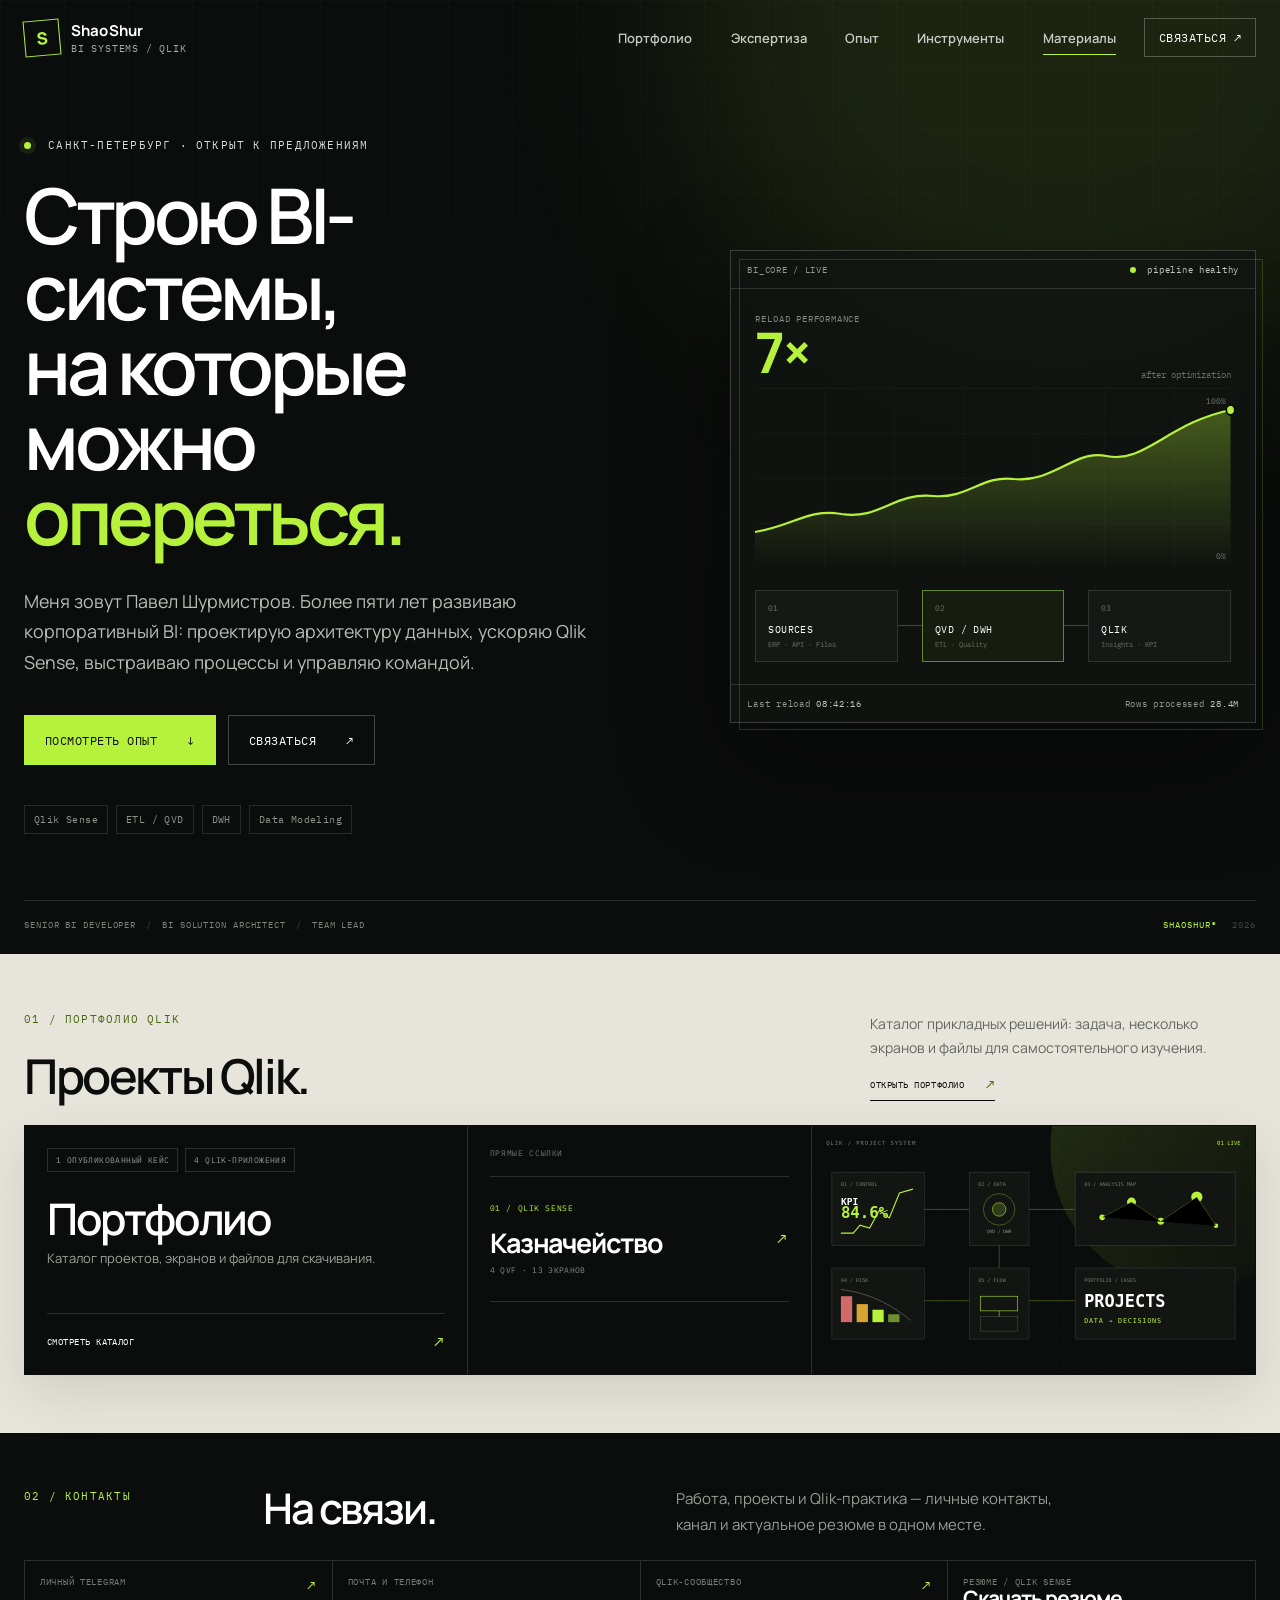
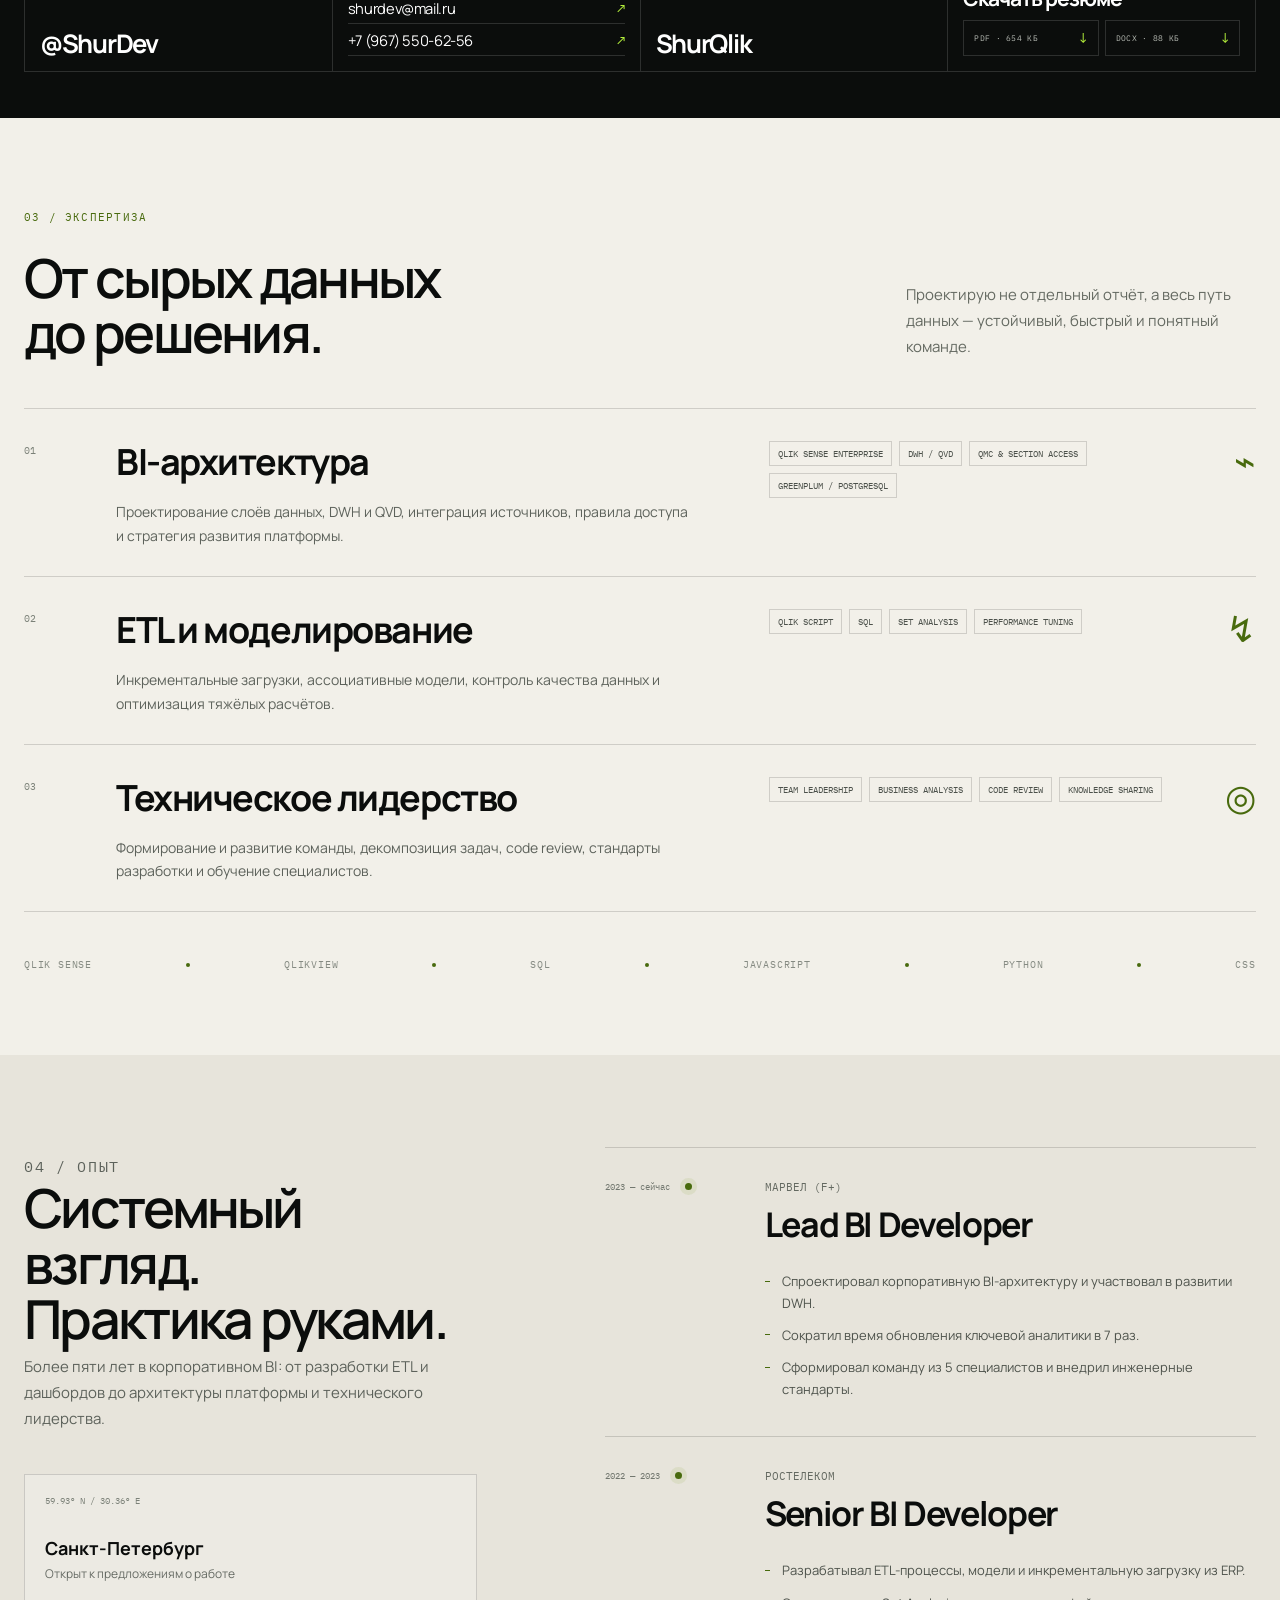
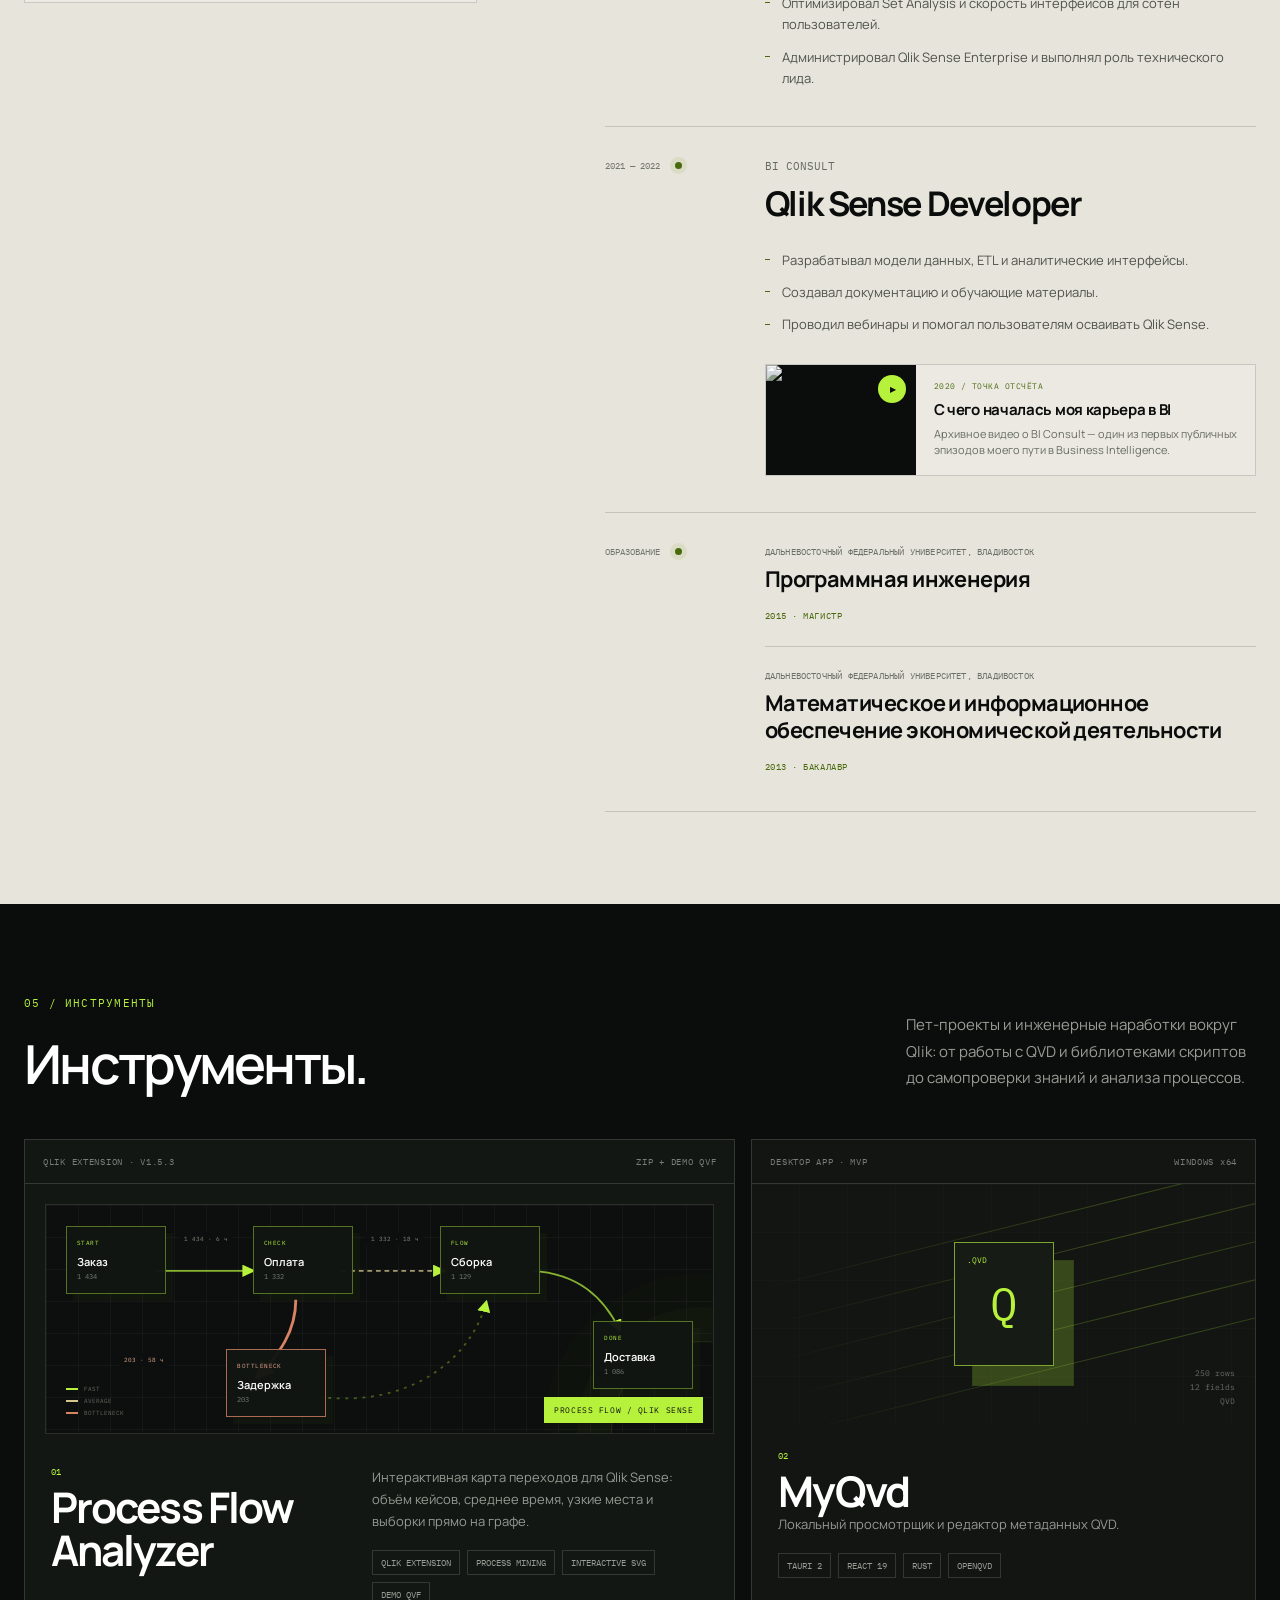
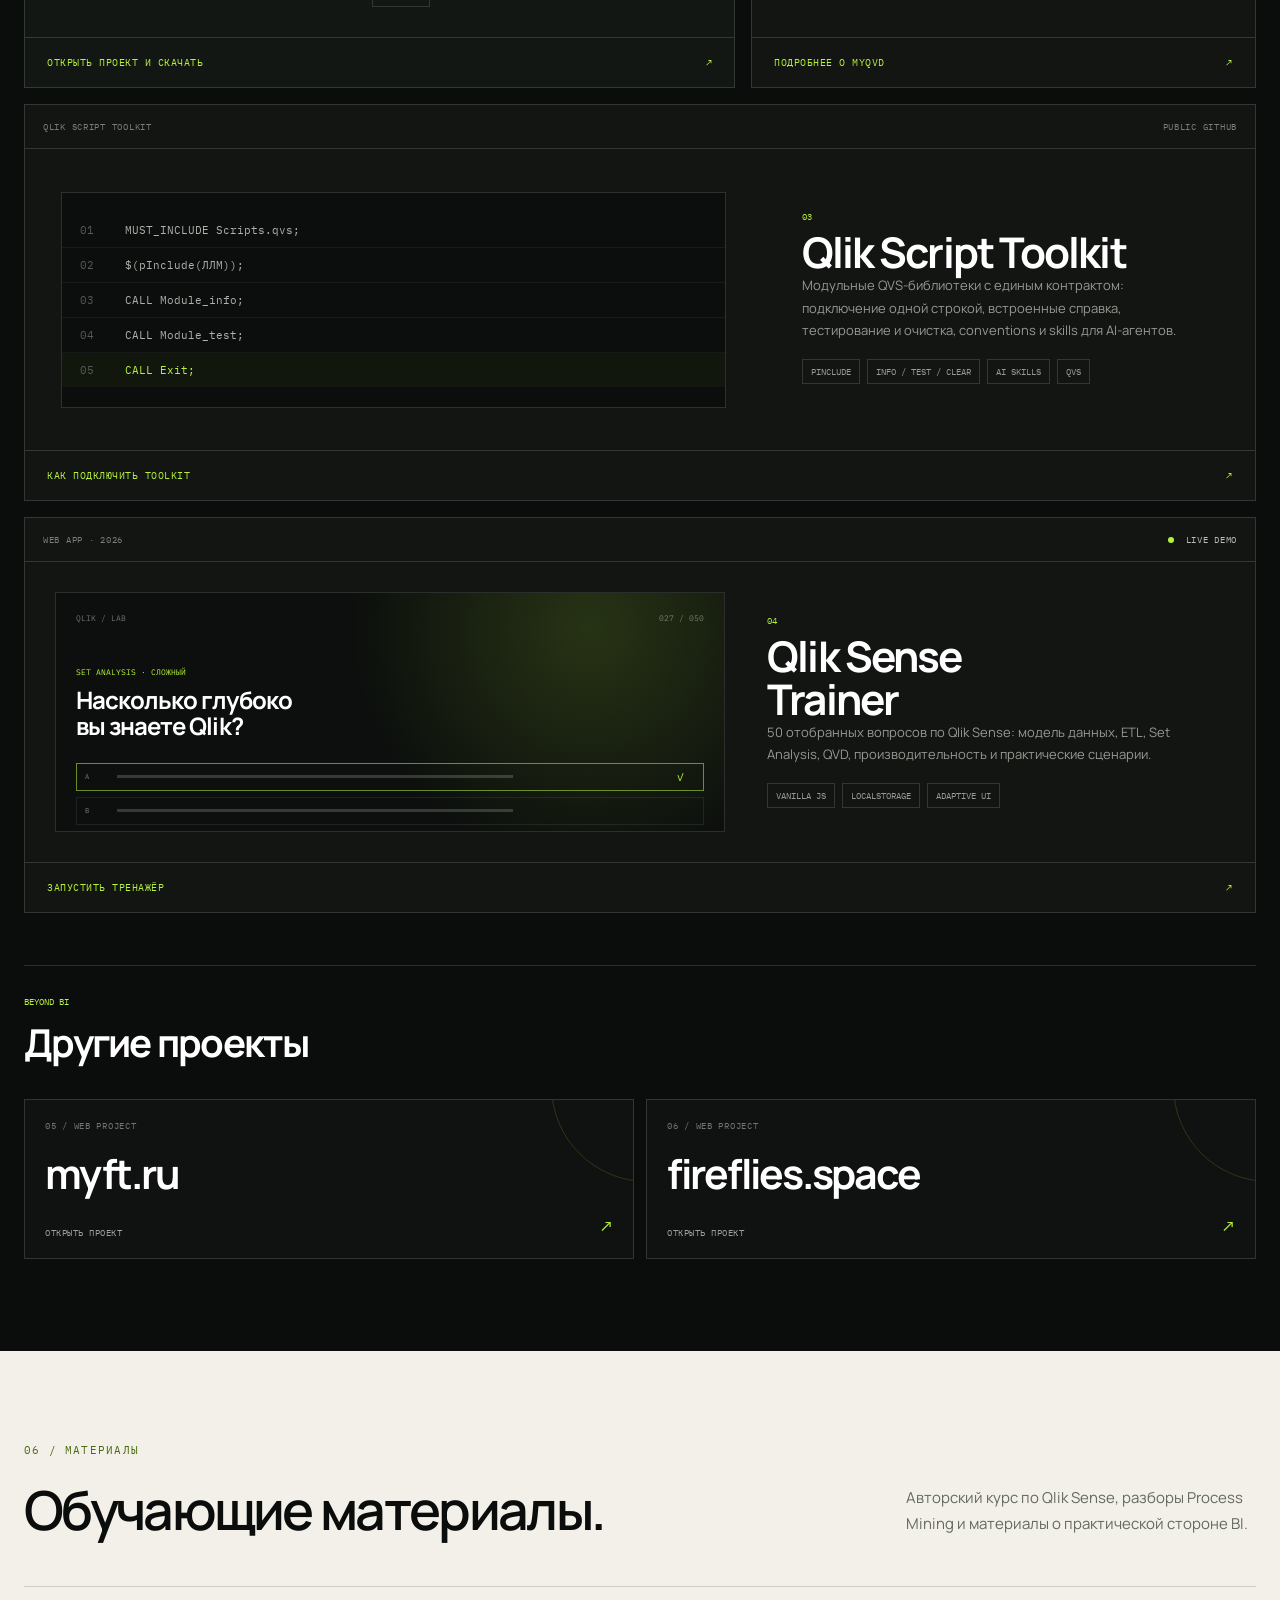
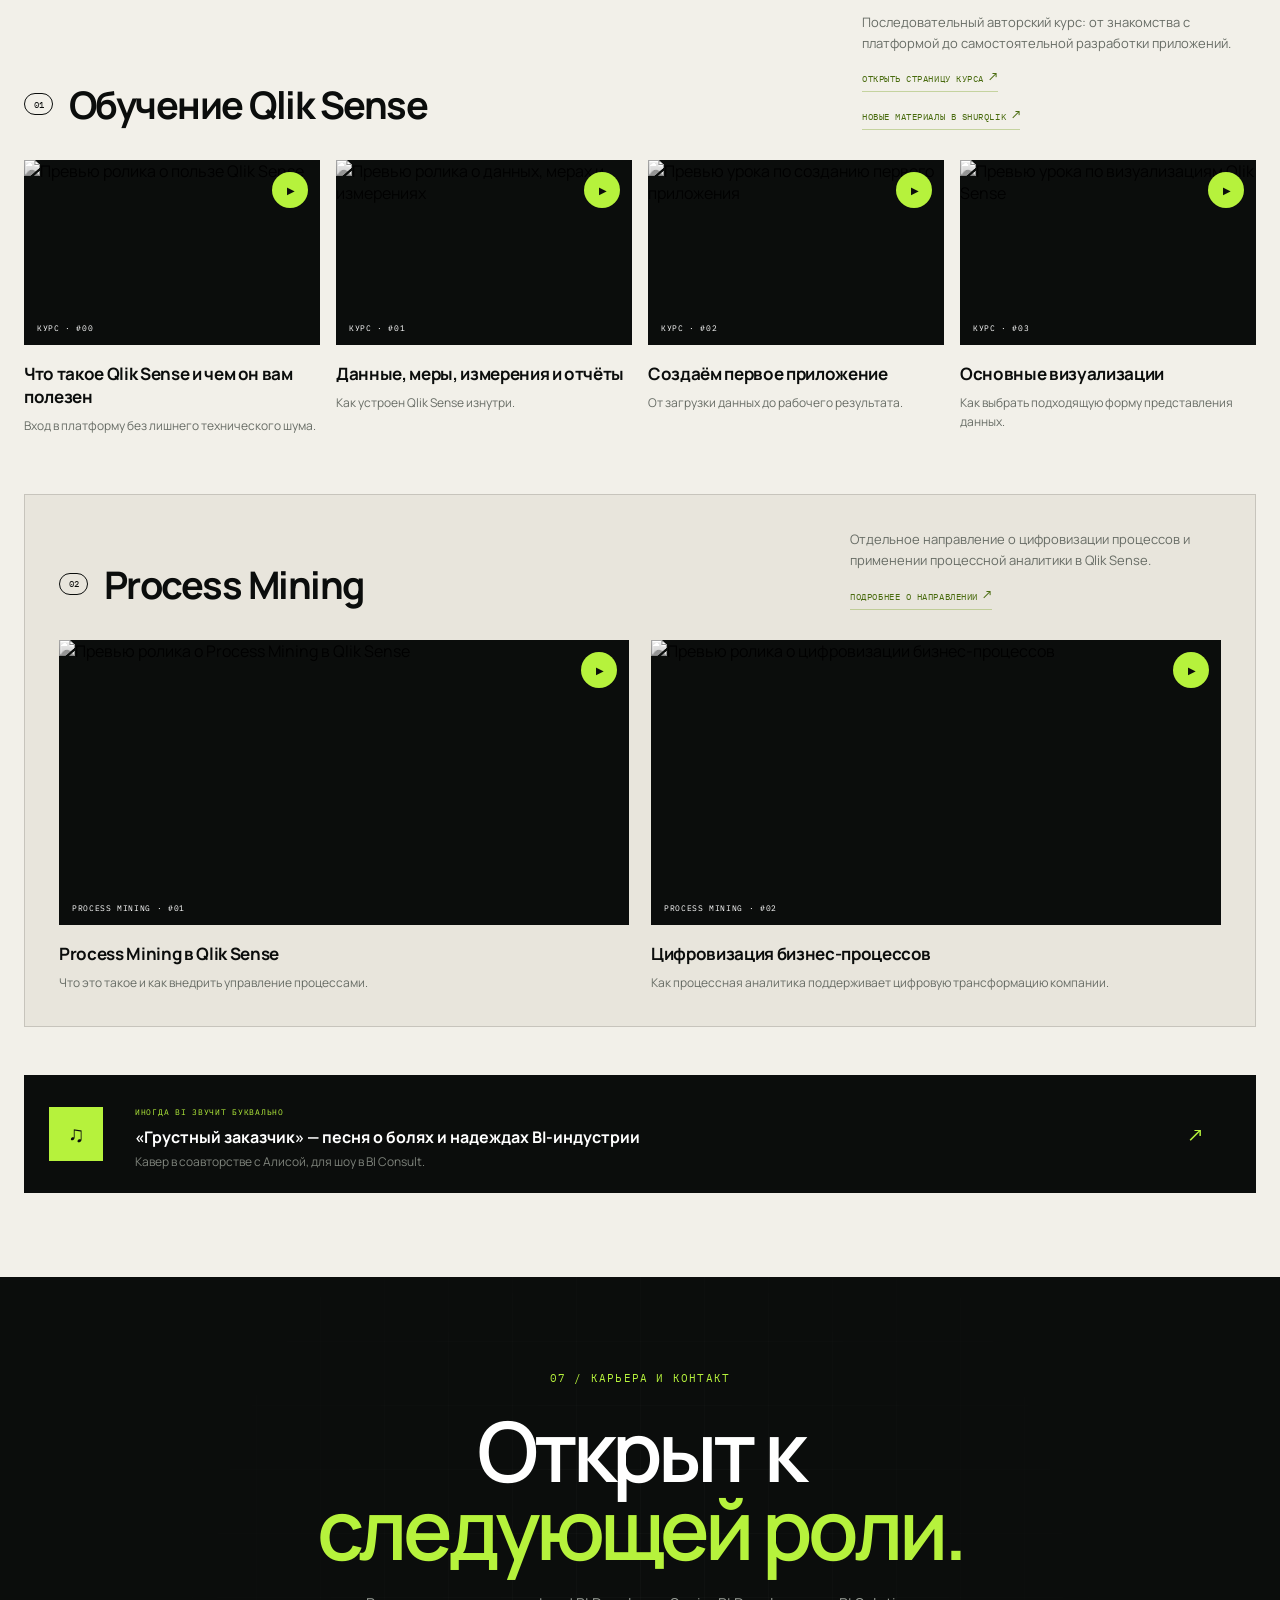
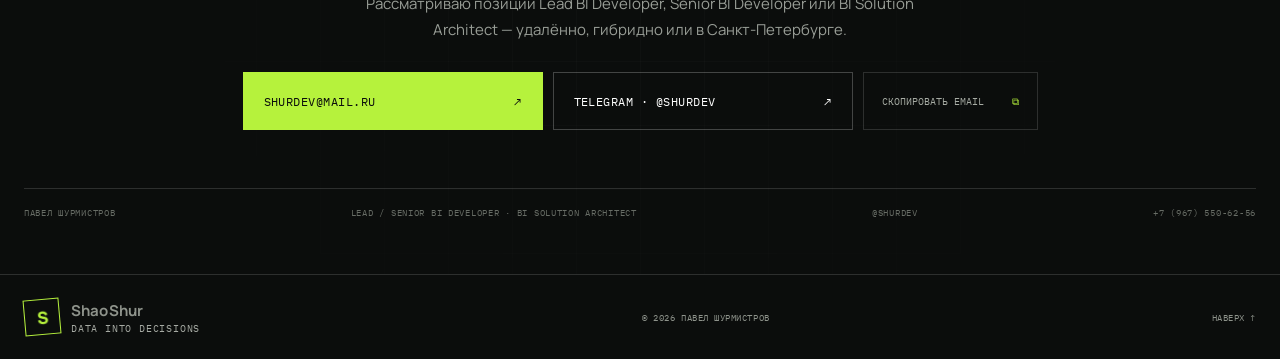
==== commit 96477b17: "Add compact Qlik portfolio and project skill" ====
--- a/index.html
+++ b/index.html
@@ -45,9 +45,10 @@
       </a>
 
       <nav class="site-nav" id="site-nav" aria-label="Основная навигация">
+        <a href="#portfolio">Портфолио</a>
         <a href="#expertise">Экспертиза</a>
         <a href="#experience">Опыт</a>
-        <a href="#projects">Проекты</a>
+        <a href="#projects">Инструменты</a>
         <a href="#media">Материалы</a>
       </nav>
 
@@ -124,27 +125,57 @@
       </div>
     </section>
 
+    <section class="qlik-portfolio section-paper" id="portfolio" aria-labelledby="portfolio-title">
+      <div class="container">
+        <div class="portfolio-compact-head reveal">
+          <div>
+            <p class="section-index">01 / ПОРТФОЛИО QLIK</p>
+            <h2 id="portfolio-title">Проекты Qlik.</h2>
+          </div>
+          <div><p>Каталог прикладных решений: задача, несколько экранов и файлы для самостоятельного изучения.</p><a class="portfolio-all-link" href="portfolio/index.html">Открыть портфолио <b aria-hidden="true">↗</b></a></div>
+        </div>
+
+        <div class="portfolio-overview-card reveal">
+          <div class="portfolio-overview-copy">
+            <div class="portfolio-feature-meta"><span>1 опубликованный кейс</span><span>4 Qlik-приложения</span></div>
+            <h3>Портфолио</h3>
+            <p>Каталог проектов, экранов и файлов для скачивания.</p>
+            <a class="portfolio-feature-link" href="portfolio/index.html">Смотреть каталог <b aria-hidden="true">↗</b></a>
+          </div>
+          <div class="portfolio-direct-projects">
+            <span>ПРЯМЫЕ ССЫЛКИ</span>
+            <a href="portfolio/treasury/index.html">
+              <small>01 / QLIK SENSE</small>
+              <strong>Казначейство</strong>
+              <em>4 QVF · 13 экранов</em>
+              <b aria-hidden="true">↗</b>
+            </a>
+          </div>
+          <div class="portfolio-overview-art"><img src="assets/portfolio/portfolio-overview.svg" alt="Схема каталога Qlik-проектов"></div>
+        </div>
+      </div>
+    </section>
+
     <section class="contact-hub section-dark" aria-labelledby="contacts-hub-title">
       <div class="container">
-        <div class="section-intro reveal">
-          <p class="section-index">01 / КОНТАКТЫ</p>
-          <h2 id="contacts-hub-title">На связи.<br><span>И делюсь Qlik-практикой.</span></h2>
-          <p>Для предложений о работе и профессионального общения — личные контакты. В ShurQlik публикую разборы, подходы и материалы по Qlik Sense.</p>
+        <div class="section-intro contact-hub-intro reveal">
+          <p class="section-index">02 / КОНТАКТЫ</p>
+          <h2 id="contacts-hub-title">На связи.</h2>
+          <p>Работа, проекты и Qlik-практика — личные контакты, канал и актуальное резюме в одном месте.</p>
         </div>
         <div class="contact-hub-grid">
           <a class="contact-hub-card reveal" href="https://t.me/ShurDev" target="_blank" rel="noopener noreferrer">
-            <span>ЛИЧНЫЙ TELEGRAM</span><strong>@ShurDev</strong><p>Самый быстрый способ написать по работе, проектам или Qlik.</p><i aria-hidden="true">↗</i>
+            <span>ЛИЧНЫЙ TELEGRAM</span><strong>@ShurDev</strong><i aria-hidden="true">↗</i>
           </a>
           <article class="contact-hub-card reveal" data-delay="70">
             <span>ПОЧТА И ТЕЛЕФОН</span>
             <div class="hub-contact-list"><a href="mailto:shurdev@mail.ru">shurdev@mail.ru <b aria-hidden="true">↗</b></a><a href="tel:+79675506256">+7 (967) 550-62-56 <b aria-hidden="true">↗</b></a></div>
-            <p>Для предложений о работе и прямой связи.</p>
           </article>
           <a class="contact-hub-card reveal" data-delay="140" href="https://t.me/ShurQlik" target="_blank" rel="noopener noreferrer">
-            <span>QLIK-СООБЩЕСТВО</span><strong>ShurQlik</strong><p>Разборы, практические наблюдения и материалы по Qlik Sense.</p><i aria-hidden="true">↗</i>
+            <span>QLIK-СООБЩЕСТВО</span><strong>ShurQlik</strong><i aria-hidden="true">↗</i>
           </a>
           <article class="contact-hub-card resume-hub-card reveal" data-delay="210">
-            <span>РЕЗЮМЕ / QLIK SENSE</span><strong>Павел Шурмистров</strong><p>Актуальная версия резюме в удобном формате.</p>
+            <span>РЕЗЮМЕ / QLIK SENSE</span><strong>Скачать резюме</strong>
             <div class="hub-downloads"><a href="downloads/Pavel-Sh-QlikSense.pdf" download>PDF · 654 КБ <b aria-hidden="true">↓</b></a><a href="downloads/Pavel-Sh-QlikSense.docx" download>DOCX · 88 КБ <b aria-hidden="true">↓</b></a></div>
           </article>
         </div>
@@ -155,7 +186,7 @@
       <div class="container">
         <div class="section-heading reveal">
           <div>
-            <p class="section-index">02 / ЭКСПЕРТИЗА</p>
+            <p class="section-index">03 / ЭКСПЕРТИЗА</p>
             <h2 id="expertise-title">От сырых данных<br>до решения.</h2>
           </div>
           <p>Проектирую не отдельный отчёт, а весь путь данных — устойчивый, быстрый и понятный команде.</p>
@@ -191,7 +222,7 @@
     <section class="experience section-paper" id="experience" aria-labelledby="experience-title">
       <div class="container experience-layout">
         <div class="experience-sticky reveal">
-          <p class="section-index">03 / ОПЫТ</p>
+          <p class="section-index">04 / ОПЫТ</p>
           <h2 id="experience-title">Системный взгляд.<br>Практика руками.</h2>
           <p>Более пяти лет в корпоративном BI: от разработки ETL и дашбордов до архитектуры платформы и технического лидерства.</p>
           <div class="location-card"><span>59.93° N / 30.36° E</span><strong>Санкт-Петербург</strong><small>Открыт к предложениям о работе</small></div>
@@ -261,8 +292,8 @@
       <div class="container">
         <div class="section-heading light reveal">
           <div>
-            <p class="section-index">04 / ЛАБОРАТОРИЯ</p>
-            <h2 id="projects-title">Инструменты,<br>которые решают.</h2>
+            <p class="section-index">05 / ИНСТРУМЕНТЫ</p>
+            <h2 id="projects-title">Инструменты.</h2>
           </div>
           <p>Пет-проекты и инженерные наработки вокруг Qlik: от работы с QVD и библиотеками скриптов до самопроверки знаний и анализа процессов.</p>
         </div>
@@ -381,8 +412,8 @@
       <div class="container">
         <div class="section-heading reveal">
           <div>
-            <p class="section-index">05 / ДЕЛЮСЬ ОПЫТОМ</p>
-            <h2 id="media-title">Объясняю сложное<br>по-человечески.</h2>
+            <p class="section-index">06 / МАТЕРИАЛЫ</p>
+            <h2 id="media-title">Обучающие материалы.</h2>
           </div>
           <p>Авторский курс по Qlik Sense, разборы Process Mining и материалы о практической стороне BI.</p>
         </div>
@@ -442,7 +473,7 @@
     <section class="contact section-dark" id="contact" aria-labelledby="contact-title">
       <div class="contact-grid" aria-hidden="true"></div>
       <div class="container contact-inner reveal">
-        <p class="section-index">06 / КАРЬЕРА И КОНТАКТ</p>
+        <p class="section-index">07 / КАРЬЕРА И КОНТАКТ</p>
         <h2 id="contact-title">Открыт к<br><em>следующей роли.</em></h2>
         <p>Рассматриваю позиции Lead BI Developer, Senior BI Developer или BI Solution Architect — удалённо, гибридно или в Санкт-Петербурге.</p>
         <div class="contact-actions">
--- a/styles.css
+++ b/styles.css
@@ -46,7 +46,7 @@
 .menu-button { display: none; width: 42px; height: 42px; border: 1px solid var(--line); background: transparent; cursor: pointer; }
 .menu-button span { display: block; width: 18px; height: 1px; margin: 5px auto; background: var(--white); transition: transform .2s; }
 
-.hero { position: relative; min-height: 820px; overflow: hidden; color: var(--white); background: var(--ink); padding: 162px 0 28px; }
+.hero { position: relative; min-height: 760px; overflow: hidden; color: var(--white); background: var(--ink); padding: 138px 0 24px; }
 .hero-grid, .contact-grid { position: absolute; inset: 0; pointer-events: none; opacity: .48; background-image: linear-gradient(rgba(255,255,255,.035) 1px, transparent 1px), linear-gradient(90deg, rgba(255,255,255,.035) 1px, transparent 1px); background-size: 64px 64px; mask-image: linear-gradient(to bottom, #000 0, transparent 82%); }
 .hero-glow { position: absolute; width: 740px; height: 740px; top: -360px; right: -150px; border-radius: 50%; background: rgba(182,242,60,.1); filter: blur(100px); pointer-events: none; }
 .hero-layout { position: relative; z-index: 1; display: grid; grid-template-columns: minmax(0, 1.08fr) minmax(410px, .92fr); gap: clamp(58px, 7vw, 104px); align-items: center; }
@@ -95,7 +95,7 @@
 .pipeline-node small { margin-top: 4px; overflow: hidden; color: #6f746d; font: 7px var(--font-mono); text-overflow: ellipsis; white-space: nowrap; }
 .panel-foot { border-top: 1px solid var(--line); border-bottom: 0; }
 .panel-foot b { color: #c1c5be; font-weight: 400; }
-.proof-line { position: relative; z-index: 1; display: flex; justify-content: space-between; margin-top: 104px; padding-top: 22px; border-top: 1px solid var(--line); }
+.proof-line { position: relative; z-index: 1; display: flex; justify-content: space-between; margin-top: 66px; padding-top: 18px; border-top: 1px solid var(--line); }
 .proof-line p { margin: 0; color: #7d827a; font: 9px var(--font-mono); letter-spacing: .1em; text-transform: uppercase; }
 .proof-roles { display: flex; align-items: center; flex-wrap: wrap; }
 .proof-role { white-space: nowrap; }
@@ -103,34 +103,64 @@
 .proof-sign span { margin-left: 10px; color: #41453f; }
 .proof-sign { color: var(--acid) !important; }
 
-.contact-hub { padding: 142px 0 130px; }
+.qlik-portfolio { padding: 58px 0; }
+.portfolio-compact-head { display: grid; grid-template-columns: 1fr minmax(280px, .48fr); gap: 42px; align-items: end; margin-bottom: 24px; }
+.portfolio-compact-head h2 { margin: 0; font-size: clamp(36px, 3.8vw, 48px); line-height: 1.02; letter-spacing: -.05em; font-weight: 600; }
+.portfolio-compact-head > div:last-child > p { max-width: 410px; margin: 0; color: #62675f; font-size: 14px; line-height: 1.7; }
+.portfolio-all-link { display: flex; width: max-content; align-items: center; gap: 22px; margin-top: 16px; padding-bottom: 6px; color: var(--ink); border-bottom: 1px solid var(--ink); font: 9px var(--font-mono); letter-spacing: .06em; text-transform: uppercase; }
+.portfolio-all-link b { color: var(--acid-dark); font-size: 14px; font-weight: 400; }
+.portfolio-overview-card { display: grid; grid-template-columns: minmax(250px, .72fr) minmax(260px, .56fr) minmax(300px, .72fr); min-height: 250px; overflow: hidden; color: var(--white); border: 1px solid rgba(11,13,12,.2); background: var(--ink); box-shadow: 0 18px 50px rgba(11,13,12,.1); transition: border-color .25s, transform .25s; }
+.portfolio-overview-card:hover { border-color: rgba(72,106,13,.6); transform: translateY(-2px); }
+.portfolio-overview-copy { display: flex; min-width: 0; flex-direction: column; padding: 22px; border-right: 1px solid var(--line); }
+.portfolio-feature-meta { display: flex; flex-wrap: wrap; gap: 7px; }
+.portfolio-feature-meta span { padding: 6px 8px; color: #969c93; border: 1px solid var(--line); font: 8px var(--font-mono); letter-spacing: .05em; text-transform: uppercase; }
+.portfolio-overview-copy h3 { margin: 26px 0 9px; font-size: clamp(34px, 3.4vw, 44px); line-height: .96; letter-spacing: -.055em; font-weight: 600; }
+.portfolio-overview-copy > p { max-width: 390px; margin: 0; color: #9da29a; font-size: 13px; line-height: 1.65; }
+.portfolio-feature-link { display: flex; align-items: center; justify-content: space-between; gap: 20px; margin-top: auto; padding-top: 18px; color: var(--white); border-top: 1px solid var(--line); font: 9px var(--font-mono); letter-spacing: .05em; text-transform: uppercase; }
+.portfolio-feature-link b { color: var(--acid); font-size: 16px; font-weight: 400; }
+.portfolio-feature-link:hover { color: var(--acid); }
+.portfolio-direct-projects { display: flex; min-width: 0; flex-direction: column; padding: 22px; border-right: 1px solid var(--line); }
+.portfolio-direct-projects > span { color: #737970; font: 8px var(--font-mono); letter-spacing: .08em; text-transform: uppercase; }
+.portfolio-direct-projects > a { position: relative; display: flex; min-height: 126px; flex-direction: column; justify-content: center; margin-top: 18px; padding: 17px 34px 17px 0; border-block: 1px solid var(--line); }
+.portfolio-direct-projects small { color: var(--acid); font: 8px var(--font-mono); letter-spacing: .07em; }
+.portfolio-direct-projects strong { margin-top: 17px; font-size: clamp(22px, 2.1vw, 29px); line-height: 1; letter-spacing: -.04em; }
+.portfolio-direct-projects em { margin-top: 8px; color: #858b82; font: normal 8px var(--font-mono); letter-spacing: .04em; text-transform: uppercase; }
+.portfolio-direct-projects b { position: absolute; right: 2px; top: 50%; color: var(--acid); font: 16px var(--font-mono); font-weight: 400; transform: translateY(-50%); }
+.portfolio-direct-projects > a:hover strong { color: var(--acid); }
+.portfolio-overview-art { min-width: 0; overflow: hidden; }
+.portfolio-overview-art img { width: 100%; height: 100%; object-fit: cover; transition: transform .45s; }
+.portfolio-overview-card:hover .portfolio-overview-art img { transform: scale(1.012); }
+
+.contact-hub { padding: 46px 0; }
 .section-intro { display: grid; grid-template-columns: .5fr 1.3fr .72fr; gap: 42px; align-items: start; }
 .section-index { color: var(--acid-dark); }
 .section-dark .section-index { color: var(--acid); }
-.section-intro h2, .section-heading h2, .experience h2 { margin: 0; font-size: clamp(42px, 5vw, 70px); line-height: 1.03; letter-spacing: -.05em; font-weight: 600; }
+.section-intro h2, .section-heading h2, .experience h2 { margin: 0; font-size: clamp(38px, 4.2vw, 54px); line-height: 1.03; letter-spacing: -.05em; font-weight: 600; }
 .section-intro h2 span { color: #6f746c; }
 .section-intro > p:last-child, .section-heading > p, .experience-sticky > p { max-width: 410px; margin: 7px 0 0; color: #989d96; font-size: 15px; line-height: 1.75; }
-.contact-hub-grid { display: grid; grid-template-columns: repeat(2, 1fr); margin-top: 76px; border-top: 1px solid var(--line); border-left: 1px solid var(--line); }
-.contact-hub-card { position: relative; display: flex; min-width: 0; min-height: 270px; flex-direction: column; padding: 30px; border-right: 1px solid var(--line); border-bottom: 1px solid var(--line); transition: border-color .25s, background .25s; }
+.contact-hub-intro { grid-template-columns: .36fr .66fr 1fr; align-items: center; gap: 30px; }
+.contact-hub-intro h2 { font-size: clamp(34px, 3.3vw, 44px); }
+.contact-hub-grid { display: grid; grid-template-columns: repeat(4, minmax(0, 1fr)); margin-top: 22px; border-top: 1px solid var(--line); border-left: 1px solid var(--line); }
+.contact-hub-card { position: relative; display: flex; min-width: 0; min-height: 110px; flex-direction: column; padding: 15px; border-right: 1px solid var(--line); border-bottom: 1px solid var(--line); transition: border-color .25s, background .25s; }
 a.contact-hub-card:hover { border-color: rgba(182,242,60,.45); background: rgba(182,242,60,.035); }
 .contact-hub-card > span { color: #777d75; font: 9px var(--font-mono); letter-spacing: .08em; }
-.contact-hub-card > strong { margin: auto 0 13px; overflow-wrap: anywhere; font-size: clamp(30px, 4vw, 50px); line-height: 1; letter-spacing: -.05em; }
+.contact-hub-card > strong { margin: auto 0 0; overflow-wrap: anywhere; font-size: clamp(22px, 2vw, 29px); line-height: 1; letter-spacing: -.05em; }
 .contact-hub-card > p { max-width: 520px; margin: 0; color: #858a82; font-size: 13px; line-height: 1.65; }
-.contact-hub-card > i { position: absolute; right: 28px; top: 27px; color: var(--acid); font: 18px var(--font-mono); font-style: normal; }
-.hub-contact-list { display: grid; gap: 8px; margin: auto 0 18px; }
-.hub-contact-list a { display: flex; align-items: center; justify-content: space-between; gap: 18px; padding-bottom: 8px; color: var(--white); border-bottom: 1px solid var(--line); font-size: clamp(20px, 2.7vw, 34px); line-height: 1.2; letter-spacing: -.035em; }
+.contact-hub-card > i { position: absolute; right: 17px; top: 16px; color: var(--acid); font: 14px var(--font-mono); font-style: normal; }
+.hub-contact-list { display: grid; gap: 8px; margin: auto 0 0; }
+.hub-contact-list a { display: flex; align-items: center; justify-content: space-between; gap: 10px; padding-bottom: 5px; color: var(--white); border-bottom: 1px solid var(--line); font-size: clamp(13px, 1.15vw, 16px); line-height: 1.2; letter-spacing: -.025em; }
 .hub-contact-list a:hover { color: var(--acid); }
 .hub-contact-list b, .hub-downloads b { color: var(--acid); font: 14px var(--font-mono); font-weight: 400; }
-.resume-hub-card > strong { font-size: clamp(28px, 3.3vw, 42px); }
-.hub-downloads { display: flex; flex-wrap: wrap; gap: 8px; margin-top: 24px; }
-.hub-downloads a { display: flex; min-width: 170px; min-height: 44px; align-items: center; justify-content: space-between; gap: 20px; padding: 0 13px; color: #b7bbb4; border: 1px solid var(--line); font: 9px var(--font-mono); letter-spacing: .04em; }
+.resume-hub-card > strong { font-size: clamp(20px, 1.65vw, 25px); }
+.hub-downloads { display: flex; flex-wrap: wrap; gap: 6px; margin-top: 12px; }
+.hub-downloads a { display: flex; min-width: 0; min-height: 36px; flex: 1 1 100px; align-items: center; justify-content: space-between; gap: 10px; padding: 0 10px; color: #b7bbb4; border: 1px solid var(--line); font: 8px var(--font-mono); letter-spacing: .04em; }
 .hub-downloads a:hover { color: var(--white); border-color: rgba(182,242,60,.5); }
 
-.expertise { padding: 140px 0 124px; background: var(--paper); }
-.section-heading { display: grid; grid-template-columns: 1fr minmax(260px, .42fr); gap: 60px; align-items: end; margin-bottom: 76px; }
+.expertise { padding: 92px 0 84px; background: var(--paper); }
+.section-heading { display: grid; grid-template-columns: 1fr minmax(260px, .42fr); gap: 48px; align-items: end; margin-bottom: 48px; }
 .section-heading > p { color: #646961; }
 .capability-list { border-top: 1px solid var(--line-dark); }
-.capability { display: grid; grid-template-columns: 62px 1.1fr .72fr 50px; gap: 34px; align-items: start; padding: 38px 0; border-bottom: 1px solid var(--line-dark); transition: padding .25s, background .25s; }
+.capability { display: grid; grid-template-columns: 62px 1.1fr .72fr 50px; gap: 30px; align-items: start; padding: 28px 0; border-bottom: 1px solid var(--line-dark); transition: padding .25s, background .25s; }
 .capability:hover { padding-inline: 18px; background: rgba(255,255,255,.4); }
 .capability-number { padding-top: 7px; color: #7b8178; font: 10px var(--font-mono); }
 .capability h3 { margin: 0 0 14px; font-size: clamp(24px, 3vw, 36px); letter-spacing: -.04em; }
@@ -138,20 +168,20 @@
 .capability ul, .project-copy ul { display: flex; flex-wrap: wrap; gap: 7px; padding: 0; margin: 4px 0 0; list-style: none; }
 .capability li, .project-copy li { padding: 6px 8px; border: 1px solid var(--line-dark); color: #4c514b; font: 9px var(--font-mono); text-transform: uppercase; }
 .capability-mark { text-align: right; color: var(--acid-dark); font: 36px var(--font-mono); }
-.tech-strip { display: flex; align-items: center; justify-content: space-between; gap: 18px; margin-top: 76px; color: #858a82; font: 10px var(--font-mono); letter-spacing: .08em; }
+.tech-strip { display: flex; align-items: center; justify-content: space-between; gap: 18px; margin-top: 46px; color: #858a82; font: 10px var(--font-mono); letter-spacing: .08em; }
 .tech-strip i { width: 4px; height: 4px; border-radius: 50%; background: var(--acid-dark); }
 
 .section-paper { background: #e7e4db; }
-.experience { padding: 140px 0; }
+.experience { padding: 92px 0; }
 .experience-layout { display: grid; grid-template-columns: .82fr 1.18fr; gap: 10vw; align-items: start; }
 .experience-sticky { position: sticky; top: 120px; }
 .experience-sticky > p { color: #5d625b; }
-.location-card { display: grid; margin-top: 60px; padding: 22px; border: 1px solid var(--line-dark); background: rgba(255,255,255,.24); }
+.location-card { display: grid; margin-top: 42px; padding: 20px; border: 1px solid var(--line-dark); background: rgba(255,255,255,.24); }
 .location-card span { color: #7b8178; font: 9px var(--font-mono); }
 .location-card strong { margin-top: 30px; font-size: 18px; }
 .location-card small { margin-top: 5px; color: #666b64; font-size: 12px; }
 .timeline { border-top: 1px solid var(--line-dark); }
-.timeline-item { display: grid; grid-template-columns: 128px 1fr; gap: 34px; padding: 42px 0 48px; border-bottom: 1px solid var(--line-dark); }
+.timeline-item { display: grid; grid-template-columns: 128px 1fr; gap: 32px; padding: 32px 0 36px; border-bottom: 1px solid var(--line-dark); }
 .timeline-meta { display: flex; gap: 15px; align-items: flex-start; color: #72776f; font: 9px/1.5 var(--font-mono); }
 .timeline-meta i { width: 7px; height: 7px; margin-top: 3px; border-radius: 50%; background: var(--acid-dark); box-shadow: 0 0 0 5px rgba(114,159,24,.1); }
 .timeline-copy > p:first-child { margin: 0 0 7px; color: #646961; font: 11px var(--font-mono); text-transform: uppercase; }
@@ -176,19 +206,19 @@
 .timeline-video-copy strong { margin-top: 8px; font-size: 15px; letter-spacing: -.02em; }
 .timeline-video-copy > span { margin-top: 6px; color: #666b64; font-size: 11px; line-height: 1.5; }
 
-.projects { padding: 140px 0; }
+.projects { padding: 92px 0; }
 .section-heading.light > p { color: #989d96; }
 .project-grid { display: grid; grid-template-columns: 1.17fr .83fr; gap: 16px; }
-.project-card { position: relative; overflow: hidden; min-height: 590px; border: 1px solid var(--line); background: var(--ink-2); display: flex; flex-direction: column; transition: border-color .25s, transform .25s; }
+.project-card { position: relative; overflow: hidden; min-height: 500px; border: 1px solid var(--line); background: var(--ink-2); display: flex; flex-direction: column; transition: border-color .25s, transform .25s; }
 .project-card:hover { border-color: rgba(182,242,60,.5); transform: translateY(-3px); }
 .project-featured { background: #131713; }
-.project-wide { grid-column: 1 / -1; min-height: 410px; }
-.side-projects { margin-top: 72px; padding-top: 36px; border-top: 1px solid var(--line); }
+.project-wide { grid-column: 1 / -1; min-height: 360px; }
+.side-projects { margin-top: 52px; padding-top: 30px; border-top: 1px solid var(--line); }
 .side-projects-head { display: block; }
 .side-projects-head h3 { margin: 0; font-size: clamp(28px, 3vw, 42px); letter-spacing: -.045em; }
 .side-projects-head > p { max-width: 530px; margin: 0; color: #8e938b; font-size: 13px; line-height: 1.7; }
 .side-projects-grid { display: grid; grid-template-columns: repeat(2, 1fr); gap: 12px; margin-top: 30px; }
-.side-project-card { position: relative; display: grid; min-height: 190px; padding: 22px; overflow: hidden; border: 1px solid var(--line); background: rgba(255,255,255,.025); transition: border-color .25s, background .25s, transform .25s; }
+.side-project-card { position: relative; display: grid; min-height: 160px; padding: 20px; overflow: hidden; border: 1px solid var(--line); background: rgba(255,255,255,.025); transition: border-color .25s, background .25s, transform .25s; }
 .side-project-card::after { content: ""; position: absolute; width: 190px; height: 190px; right: -110px; top: -110px; border: 1px solid rgba(182,242,60,.16); border-radius: 50%; transition: transform .4s; }
 .side-project-card:hover { border-color: rgba(182,242,60,.55); background: rgba(182,242,60,.035); transform: translateY(-2px); }
 .side-project-card:hover::after { transform: scale(1.2); }
@@ -198,7 +228,7 @@
 .side-project-link b { color: var(--acid); font-size: 18px; font-weight: 400; }
 .project-top { display: flex; justify-content: space-between; padding: 16px 18px; color: #797e77; font: 9px var(--font-mono); letter-spacing: .08em; border-bottom: 1px solid var(--line); }
 .live-badge { color: #b9bdb6; }
-.trainer-preview { position: relative; height: 280px; margin: 24px 24px 8px; padding: 22px; overflow: hidden; border: 1px solid rgba(255,255,255,.13); background: #0c0f0d; }
+.trainer-preview { position: relative; height: 230px; margin: 20px 20px 6px; padding: 20px; overflow: hidden; border: 1px solid rgba(255,255,255,.13); background: #0c0f0d; }
 .trainer-preview::after { content: ""; position: absolute; inset: 0; background: radial-gradient(circle at 80% 15%, rgba(182,242,60,.16), transparent 42%); pointer-events: none; }
 .preview-bar { display: flex; justify-content: space-between; color: #6d736b; font: 8px var(--font-mono); }
 .trainer-preview > p { margin: 44px 0 10px; color: var(--acid); font: 8px var(--font-mono); }
@@ -216,7 +246,7 @@
 .project-copy li { color: #969b93; border-color: var(--line); }
 .project-link { display: flex; justify-content: space-between; margin-top: auto; padding: 18px 22px; color: var(--acid); font: 10px var(--font-mono); letter-spacing: .05em; text-transform: uppercase; border-top: 1px solid var(--line); transition: color .2s, background .2s; }
 .project-link:hover { color: var(--ink); background: var(--acid); }
-.qvd-preview { position: relative; display: grid; place-items: center; height: 290px; overflow: hidden; background: repeating-linear-gradient(0deg, transparent 0, transparent 47px, rgba(255,255,255,.035) 48px), repeating-linear-gradient(90deg, transparent 0, transparent 47px, rgba(255,255,255,.035) 48px); }
+.qvd-preview { position: relative; display: grid; place-items: center; height: 240px; overflow: hidden; background: repeating-linear-gradient(0deg, transparent 0, transparent 47px, rgba(255,255,255,.035) 48px), repeating-linear-gradient(90deg, transparent 0, transparent 47px, rgba(255,255,255,.035) 48px); }
 .file-cube { position: relative; z-index: 2; display: grid; place-items: center; width: 100px; height: 124px; color: var(--acid); border: 1px solid rgba(182,242,60,.65); background: #161b15; box-shadow: 19px 19px 0 rgba(182,242,60,.035), 19px 19px 0 1px rgba(182,242,60,.2); }
 .file-cube::before { content: ".QVD"; position: absolute; top: 12px; left: 12px; font: 8px var(--font-mono); }
 .file-cube span { font: 46px var(--font-mono); }
@@ -229,7 +259,7 @@
 .library-code span:last-child { border: 0; }
 .library-code b { display: inline-block; width: 38px; color: #555a54; font-weight: 400; }
 .library-code .code-ok { color: var(--acid); background: rgba(182,242,60,.04); }
-.process-featured-preview { position: relative; display: block; height: 280px; margin: 24px 24px 8px; overflow: hidden; border: 1px solid rgba(255,255,255,.13); background: #0c0f0d; }
+.process-featured-preview { position: relative; display: block; height: 230px; margin: 20px 20px 6px; overflow: hidden; border: 1px solid rgba(255,255,255,.13); background: #0c0f0d; }
 .process-featured-preview > span { position: absolute; z-index: 5; right: 10px; bottom: 10px; padding: 8px 10px; color: var(--ink); background: var(--acid); font: 8px var(--font-mono); letter-spacing: .07em; }
 .process-featured-art { position: absolute; inset: 0; overflow: hidden; background-image: linear-gradient(rgba(255,255,255,.035) 1px, transparent 1px), linear-gradient(90deg, rgba(255,255,255,.035) 1px, transparent 1px); background-size: 32px 32px; transition: transform .4s; }
 .process-featured-art::after { content: ""; position: absolute; width: 180px; height: 180px; right: -80px; bottom: -90px; border: 1px solid rgba(182,242,60,.12); border-radius: 50%; box-shadow: 0 0 0 34px rgba(182,242,60,.018), 0 0 0 68px rgba(182,242,60,.01); }
@@ -249,13 +279,13 @@
 .card-flow-metric.metric-one { left: 20%; top: 12%; }.card-flow-metric.metric-two { left: 48%; top: 12%; }.card-flow-metric.metric-alert { left: 11%; bottom: 29%; color: #dda18c; }
 .card-flow-legend { position: absolute; z-index: 3; left: 3%; bottom: 7%; display: grid; grid-template-columns: 12px auto; gap: 4px 6px; align-items: center; color: #62685f; font: 6px var(--font-mono); }
 .card-flow-legend i { width: 12px; height: 2px; background: var(--acid); }.card-flow-legend i:nth-of-type(2) { background: #d7c68b; }.card-flow-legend i:nth-of-type(3) { background: #d88364; }
-.trainer-project-card { min-height: 410px; }
+.trainer-project-card { min-height: 360px; }
 .trainer-project-layout { display: grid; grid-template-columns: 1.18fr .82fr; gap: 34px; align-items: center; flex: 1; padding: 30px; }
-.trainer-project-layout .trainer-preview { width: 100%; height: 300px; margin: 0; }
+.trainer-project-layout .trainer-preview { width: 100%; height: 240px; margin: 0; }
 .trainer-project-layout .project-copy { padding: 18px 8px; }
 
-.media { padding: 140px 0 128px; }
-.media-groups { display: grid; gap: 84px; }
+.media { padding: 92px 0 84px; }
+.media-groups { display: grid; gap: 58px; }
 .media-group-head { display: grid; grid-template-columns: 1fr minmax(280px, .5fr); gap: 50px; align-items: end; margin-bottom: 30px; padding-top: 25px; border-top: 1px solid var(--line-dark); }
 .media-group-head > div { display: flex; align-items: center; gap: 16px; }
 .media-group-head span { display: grid; place-items: center; flex: 0 0 29px; width: 29px; height: 22px; border: 1px solid var(--ink); border-radius: 20px; font: 9px var(--font-mono); }
@@ -280,7 +310,7 @@
 .video-card:hover .play { transform: scale(1.1); }
 .video-card h3 { margin: 18px 0 8px; font-size: 17px; line-height: 1.35; letter-spacing: -.02em; }
 .video-card p { margin: 0; color: #676c65; font-size: 12px; line-height: 1.55; }
-.culture-note { display: grid; grid-template-columns: 64px 1fr 42px; align-items: center; gap: 22px; margin-top: 76px; padding: 26px 28px; color: var(--white); background: var(--ink); transition: background .2s; }
+.culture-note { display: grid; grid-template-columns: 64px 1fr 42px; align-items: center; gap: 22px; margin-top: 48px; padding: 23px 25px; color: var(--white); background: var(--ink); transition: background .2s; }
 .culture-note:hover { background: var(--ink-3); }
 .culture-icon { display: grid; place-items: center; width: 54px; height: 54px; color: var(--ink); background: var(--acid); font-size: 22px; }
 .culture-note small { color: var(--acid); font: 8px var(--font-mono); letter-spacing: .09em; }
@@ -288,20 +318,20 @@
 .culture-note p { margin: 5px 0 0; color: #7f847c; font-size: 12px; }
 .culture-arrow { color: var(--acid); font: 22px var(--font-mono); }
 
-.contact { position: relative; overflow: hidden; padding: 142px 0 80px; }
+.contact { position: relative; overflow: hidden; padding: 94px 0 56px; }
 .contact-grid { opacity: .6; mask-image: radial-gradient(circle at center, #000, transparent 72%); }
 .contact-inner { position: relative; z-index: 1; text-align: center; }
-.contact h2 { margin: 0; font-size: clamp(58px, 8vw, 112px); line-height: .92; letter-spacing: -.065em; font-weight: 600; }
-.contact-inner > p:not(.section-index) { max-width: 610px; margin: 34px auto 0; color: #989d96; font-size: 16px; line-height: 1.7; }
-.contact-actions { display: flex; justify-content: center; flex-wrap: wrap; gap: 10px; margin-top: 42px; }
+.contact h2 { margin: 0; font-size: clamp(52px, 6.5vw, 84px); line-height: .94; letter-spacing: -.06em; font-weight: 600; }
+.contact-inner > p:not(.section-index) { max-width: 610px; margin: 24px auto 0; color: #989d96; font-size: 15px; line-height: 1.7; }
+.contact-actions { display: flex; justify-content: center; flex-wrap: wrap; gap: 10px; margin-top: 30px; }
 .button.large { min-width: 300px; min-height: 58px; }
 .copy-button { display: inline-flex; align-items: center; justify-content: space-between; gap: 28px; min-height: 58px; padding: 0 18px; color: #a7aca4; border: 1px solid var(--line); background: transparent; cursor: pointer; font: 10px var(--font-mono); text-transform: uppercase; transition: color .2s, border-color .2s; }
 .copy-button:hover { color: var(--white); border-color: rgba(255,255,255,.4); }
 .copy-button i { color: var(--acid); font-style: normal; }
-.contact-meta { display: flex; flex-wrap: wrap; justify-content: space-between; gap: 18px; margin-top: 100px; padding-top: 20px; color: #676c65; border-top: 1px solid var(--line); font: 9px var(--font-mono); letter-spacing: .08em; text-transform: uppercase; }
+.contact-meta { display: flex; flex-wrap: wrap; justify-content: space-between; gap: 18px; margin-top: 58px; padding-top: 18px; color: #676c65; border-top: 1px solid var(--line); font: 9px var(--font-mono); letter-spacing: .08em; text-transform: uppercase; }
 .contact-meta a:hover { color: var(--acid); }
 .site-footer { color: #8e938b; background: var(--ink); border-top: 1px solid var(--line); }
-.footer-inner { min-height: 114px; display: flex; align-items: center; justify-content: space-between; gap: 30px; }
+.footer-inner { min-height: 84px; display: flex; align-items: center; justify-content: space-between; gap: 30px; }
 .footer-inner p, .footer-inner > a:last-child { font: 9px var(--font-mono); letter-spacing: .06em; text-transform: uppercase; }
 .footer-inner > a:last-child:hover { color: var(--acid); }
 
@@ -315,8 +345,12 @@
   .system-panel { max-width: 720px; }
   .section-intro { grid-template-columns: .35fr 1fr; }
   .section-intro > p:last-child { grid-column: 2; }
+  .contact-hub-grid { grid-template-columns: repeat(2, minmax(0, 1fr)); }
   .capability { grid-template-columns: 48px 1fr .65fr 38px; }
   .video-grid { grid-template-columns: repeat(2, 1fr); row-gap: 44px; }
+  .portfolio-overview-card { grid-template-columns: repeat(2, minmax(0, 1fr)); }
+  .portfolio-direct-projects { border-right: 0; }
+  .portfolio-overview-art { grid-column: 1 / -1; height: 220px; border-top: 1px solid var(--line); }
 }
 
 @media (max-width: 820px) {
@@ -356,10 +390,12 @@
   .hero-layout { gap: 62px; }
   .proof-line { margin-top: 80px; }
   .proof-sign { display: none; }
-  .contact-hub, .expertise, .experience, .projects, .media { padding: 100px 0; }
+  .qlik-portfolio { padding: 58px 0; }
+  .contact-hub { padding: 48px 0; }
+  .expertise, .experience, .projects, .media { padding: 78px 0; }
   .section-intro, .section-heading { grid-template-columns: 1fr; gap: 26px; }
   .section-intro > p:last-child { grid-column: auto; }
-  .contact-hub-grid { grid-template-columns: 1fr; }
+  .portfolio-compact-head { grid-template-columns: 1fr; gap: 18px; margin-bottom: 28px; }
   .section-heading { margin-bottom: 56px; }
   .capability { grid-template-columns: 42px 1fr 36px; gap: 22px; }
   .capability ul { grid-column: 2; }
@@ -381,6 +417,13 @@
   .hero-lead { font-size: 15px; }
   .hero-actions .button { width: 100%; }
   .hero-tags { margin-top: 28px; }
+  .portfolio-overview-card { grid-template-columns: 1fr; }
+  .portfolio-overview-copy { min-height: 190px; padding: 20px; border-right: 0; border-bottom: 1px solid var(--line); }
+  .portfolio-overview-copy h3 { margin: 24px 0 9px; font-size: 36px; }
+  .portfolio-feature-link { margin-top: 22px; }
+  .portfolio-direct-projects { min-height: 170px; padding: 20px; border-bottom: 1px solid var(--line); }
+  .portfolio-direct-projects > a { min-height: 110px; margin-top: 12px; }
+  .portfolio-overview-art { grid-column: auto; height: 170px; border-top: 0; }
   .system-panel { width: calc(100% - 8px); }
   .metric-head { padding-inline: 16px; }
   .metric-head strong { font-size: 48px; }
@@ -389,11 +432,10 @@
   .pipeline > i { width: 1px; height: 8px; margin-left: 18px; }
   .panel-foot { align-items: start; flex-direction: column; }
   .proof-line p { line-height: 1.8; }
-  .section-intro h2, .section-heading h2, .experience h2 { font-size: 41px; }
-  .contact-hub-card { min-height: 245px; padding: 24px 20px; }
-  .contact-hub-card > i { right: 20px; top: 22px; }
-  .hub-contact-list a { font-size: 20px; }
-  .hub-downloads a { flex: 1 1 100%; }
+  .section-intro h2, .section-heading h2, .experience h2 { font-size: 37px; }
+  .contact-hub-card { min-height: 118px; padding: 16px; }
+  .contact-hub-card > i { right: 16px; top: 15px; }
+  .hub-contact-list a { font-size: 14px; }
   .capability { grid-template-columns: 30px 1fr; gap: 16px; }
   .capability ul { grid-column: 2; }
   .capability-mark { display: none; }
@@ -444,20 +486,32 @@
   }
   .proof-role + .proof-role::before { display: none; }
 
-  .contact-hub,
+  .qlik-portfolio,
   .expertise,
   .experience,
   .projects,
-  .media { padding: 68px 0; }
-  .expertise { padding-bottom: 52px; }
+  .media { padding: 54px 0; }
+  .contact-hub { padding: 42px 0; }
+  .expertise { padding-bottom: 46px; }
 
   .section-intro,
   .section-heading { gap: 18px; }
-  .section-heading { margin-bottom: 38px; }
+  .section-heading { margin-bottom: 30px; }
   .section-index,
   .kicker { margin-bottom: 16px; }
-  .contact-hub-grid { margin-top: 42px; }
-  .contact-hub-card { min-height: 218px; }
+  .contact-hub-grid {
+    grid-template-columns: repeat(2, minmax(0, 1fr));
+    grid-template-areas: "personal community" "direct direct" "resume resume";
+    margin-top: 24px;
+  }
+  .contact-hub-card:nth-child(1) { grid-area: personal; }
+  .contact-hub-card:nth-child(2) { grid-area: direct; }
+  .contact-hub-card:nth-child(3) { grid-area: community; }
+  .contact-hub-card:nth-child(4) { grid-area: resume; }
+  .contact-hub-card { min-height: 104px; }
+  .contact-hub-intro { gap: 14px; }
+  .contact-hub-intro > p:last-child { margin-top: 0; font-size: 13px; }
+  .hub-downloads { max-width: 330px; }
 
   .capability { padding: 28px 0; }
   .capability h3 { margin-bottom: 10px; }
@@ -483,8 +537,8 @@
 
   .side-projects { margin-top: 48px; padding-top: 28px; }
   .side-projects-grid { margin-top: 22px; }
-  .media-groups { gap: 58px; }
-  .culture-note { margin-top: 48px; }
+  .media-groups { gap: 46px; }
+  .culture-note { margin-top: 38px; }
 
   .contact { padding: 78px 0 54px; }
   .contact-inner > p:not(.section-index) { margin-top: 24px; }
